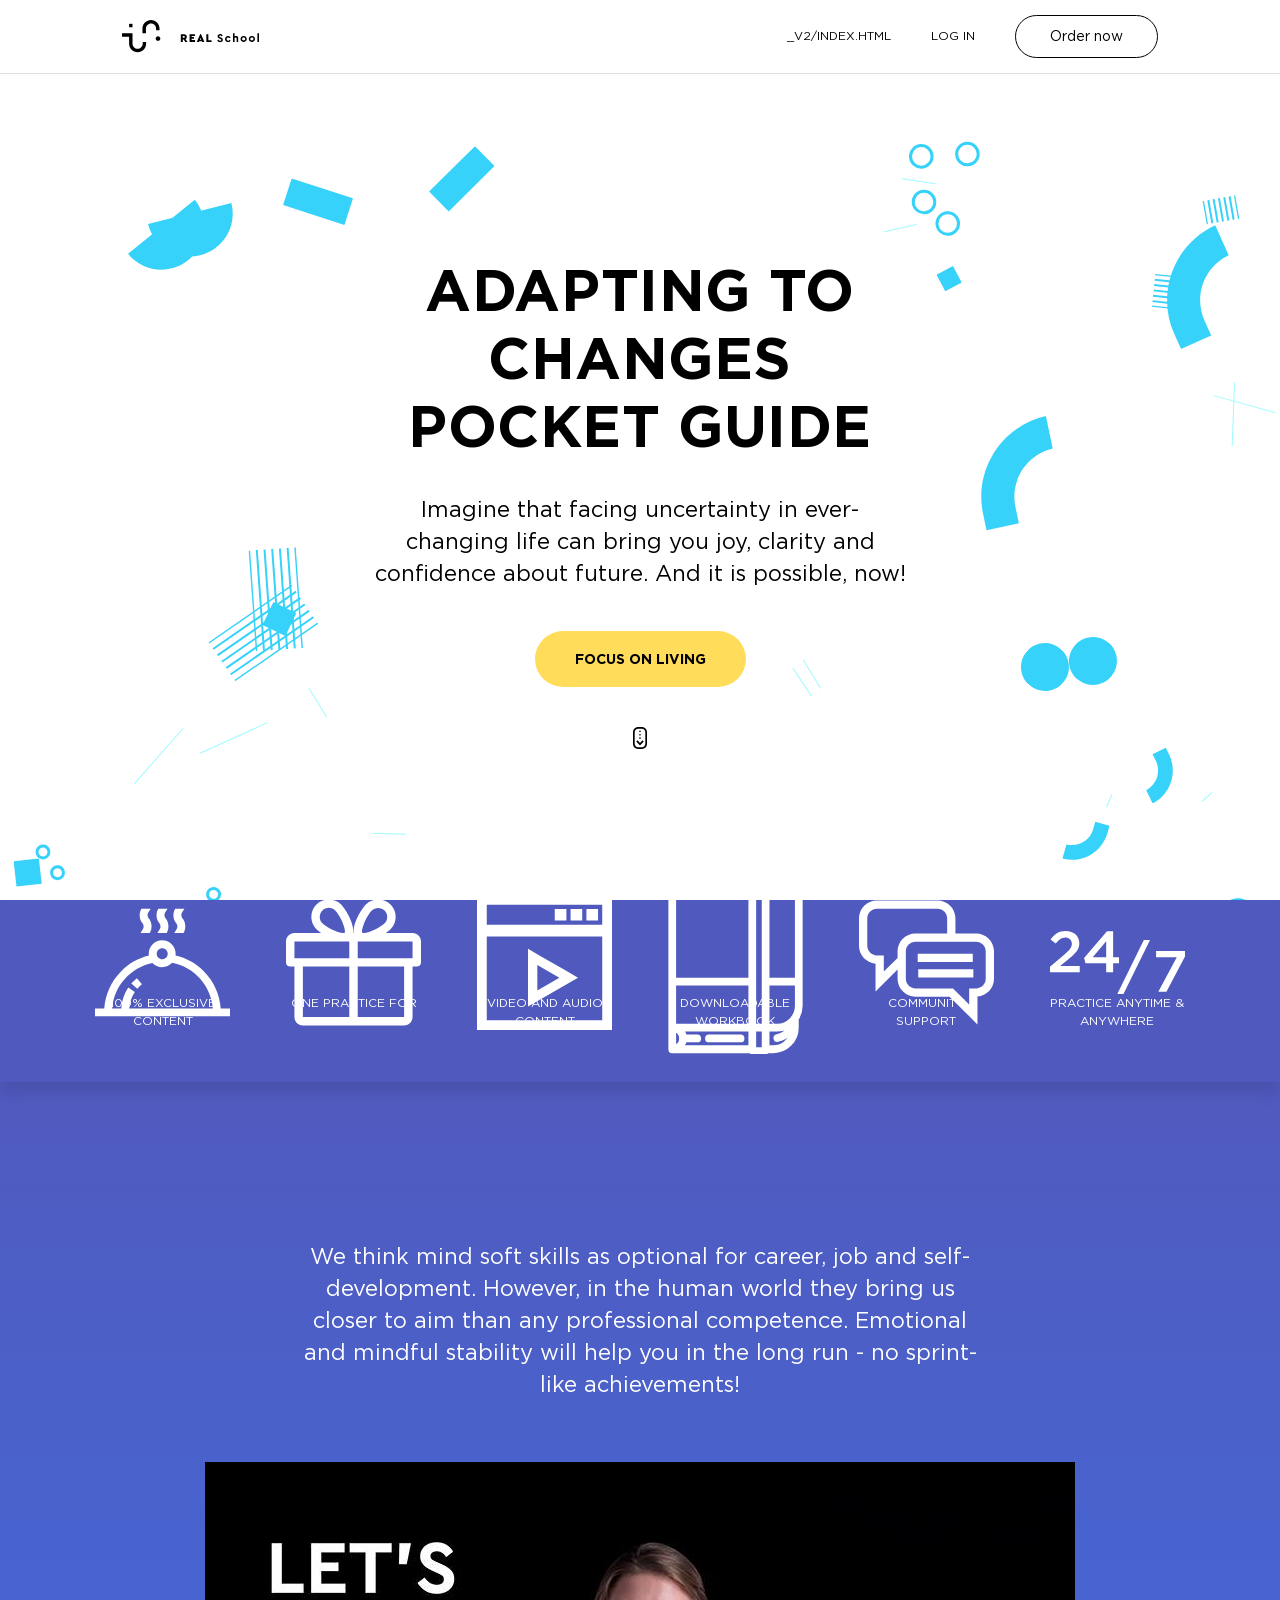
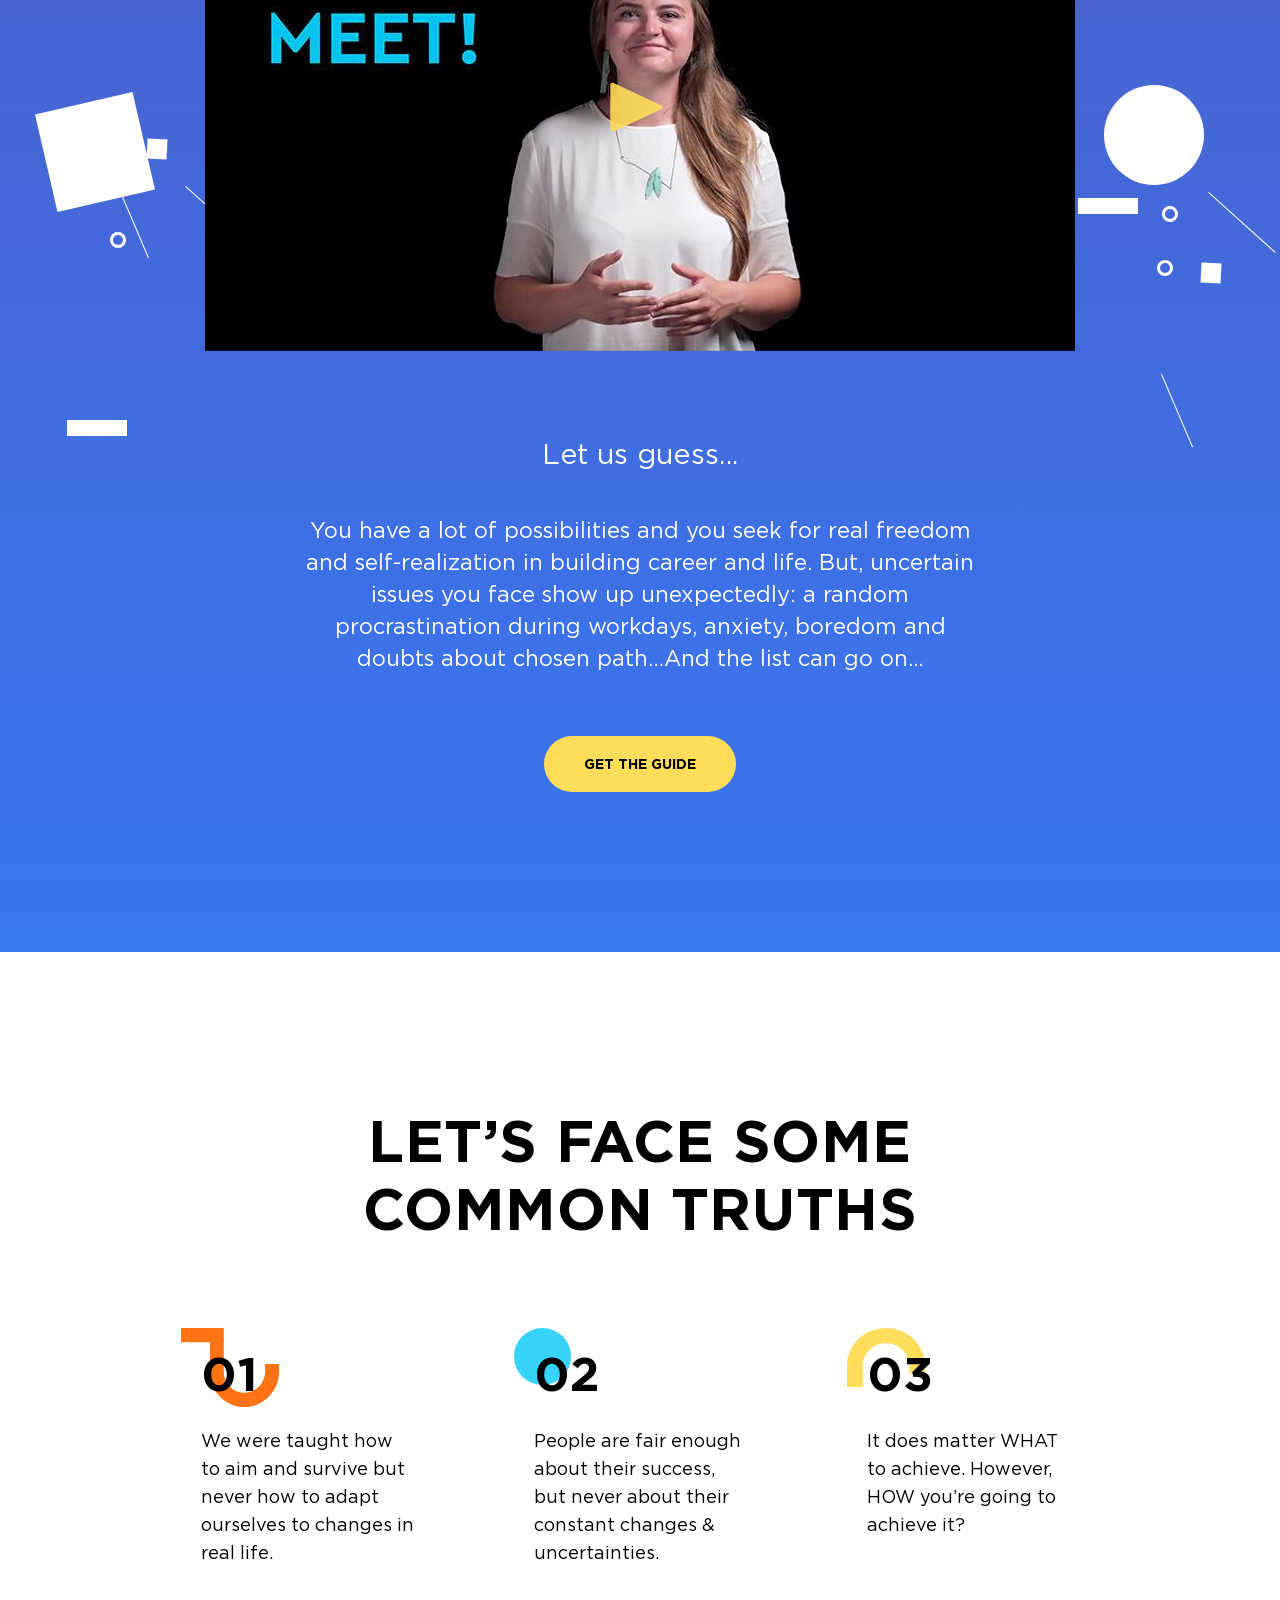
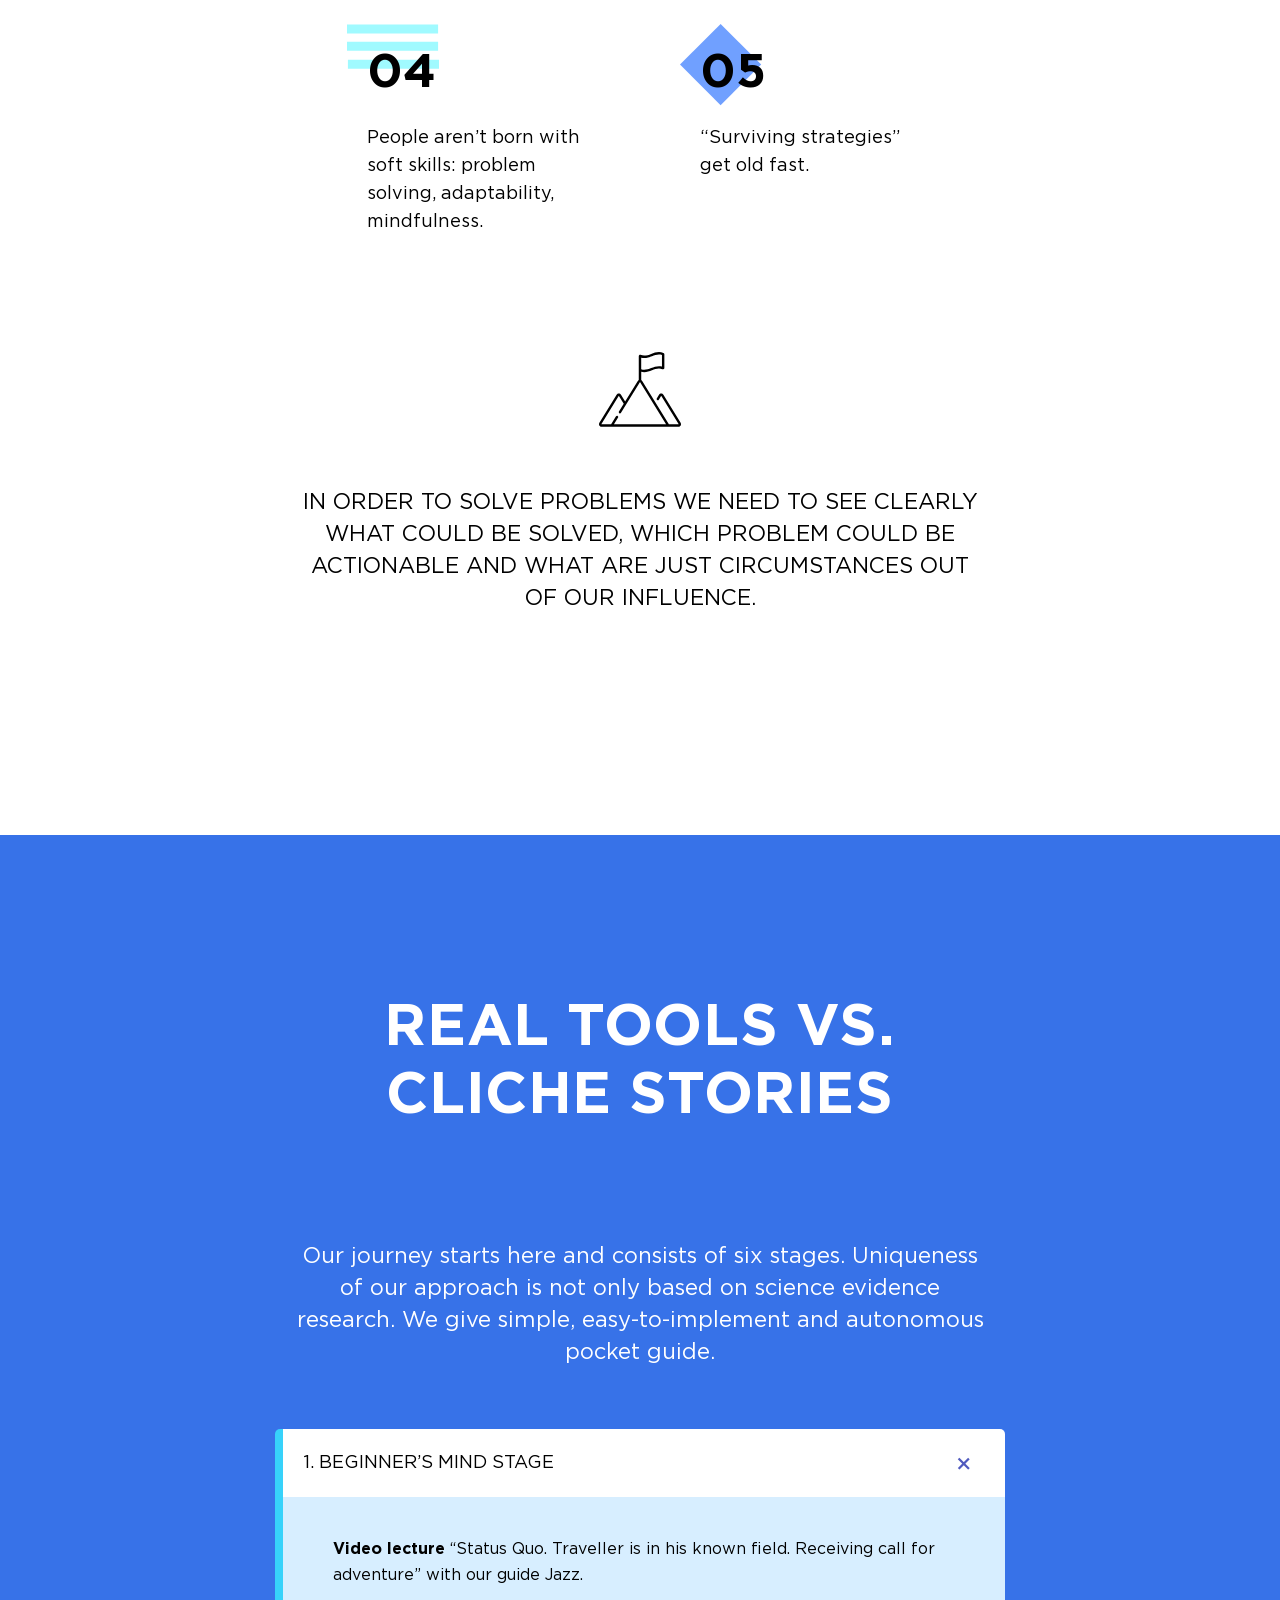
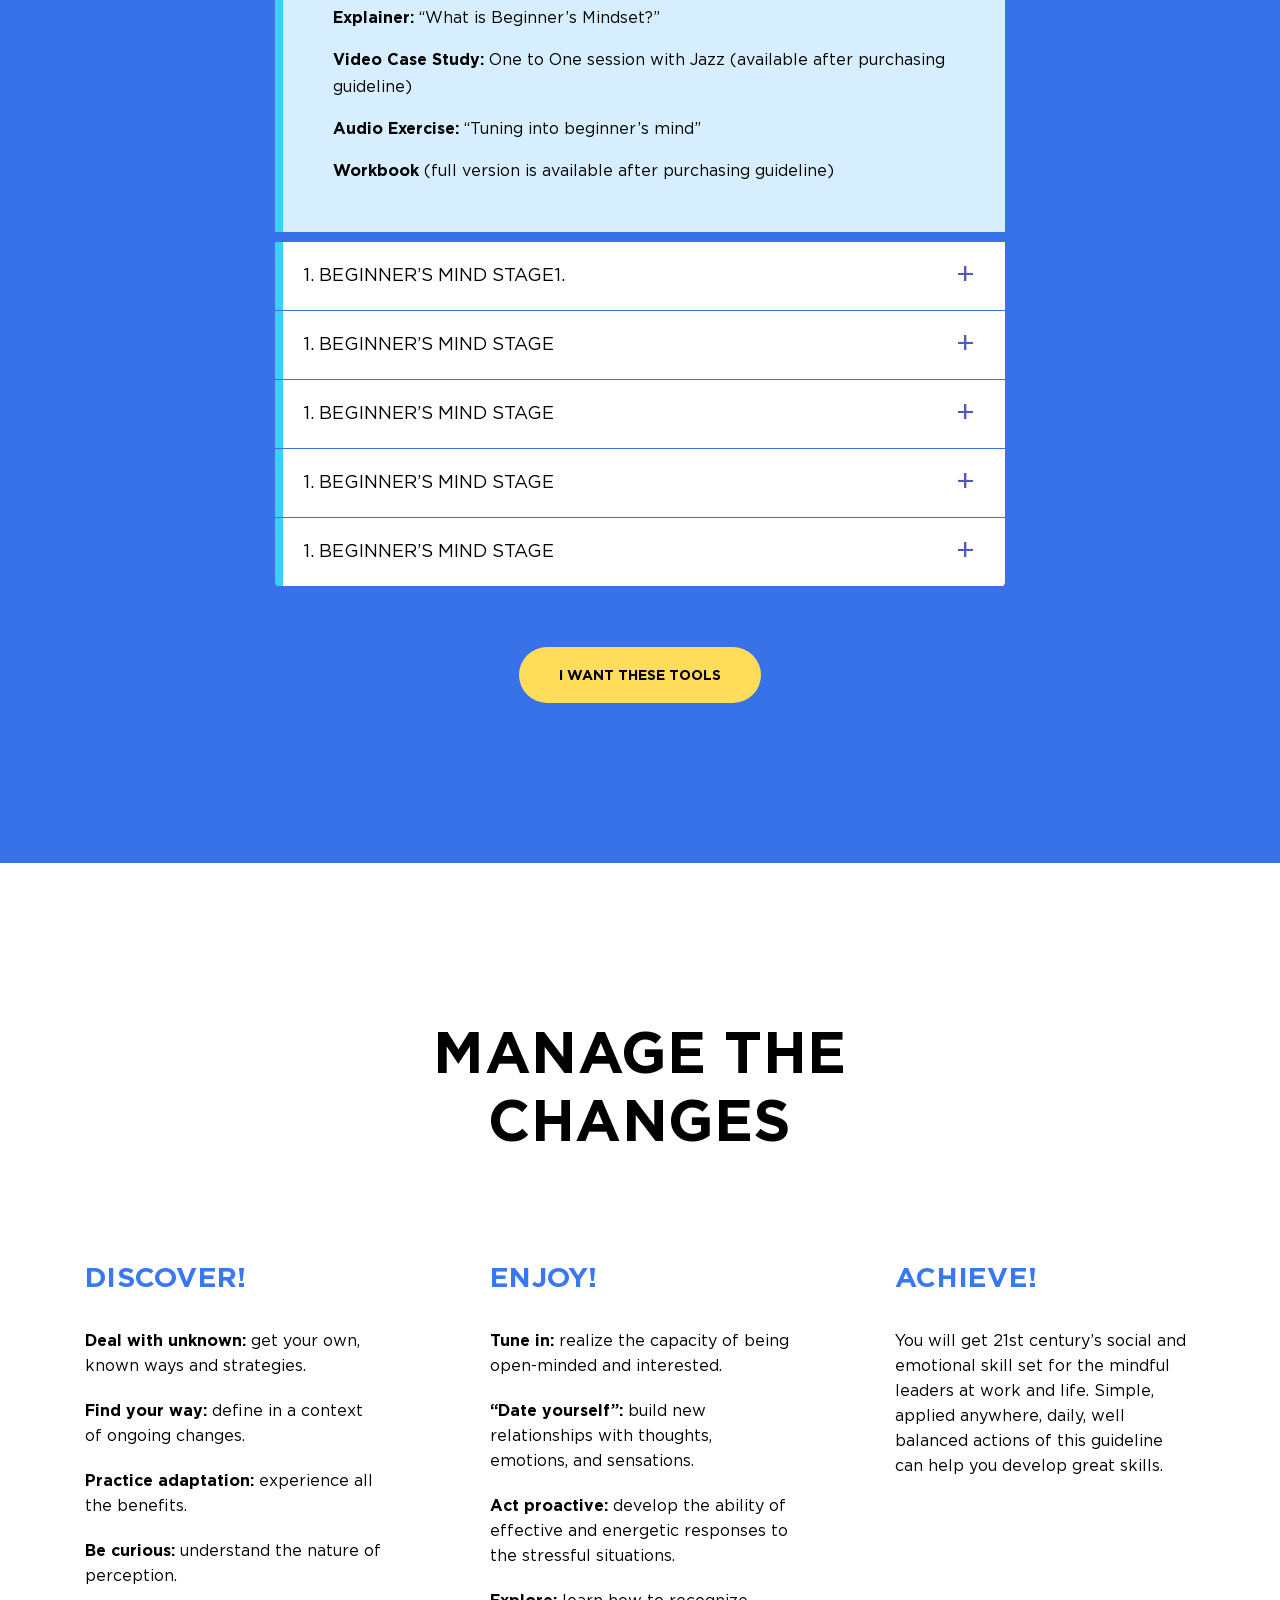
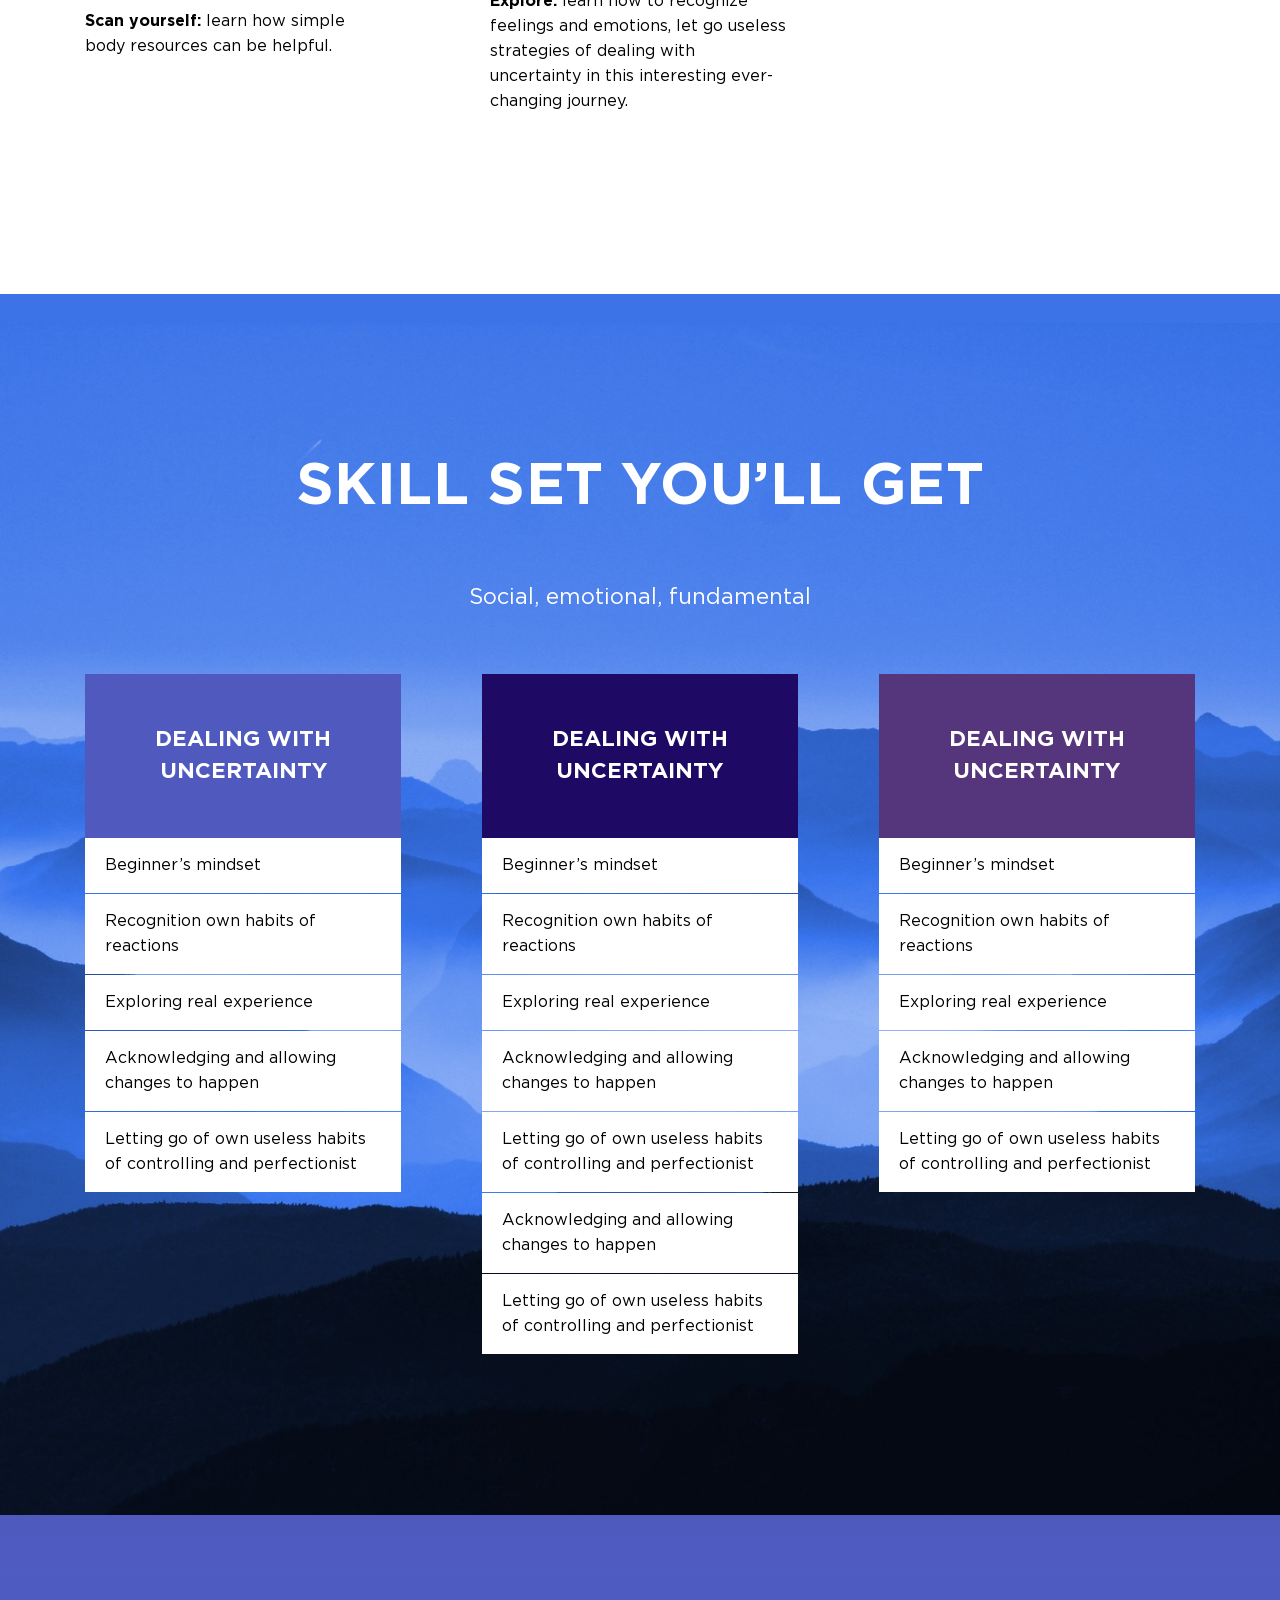
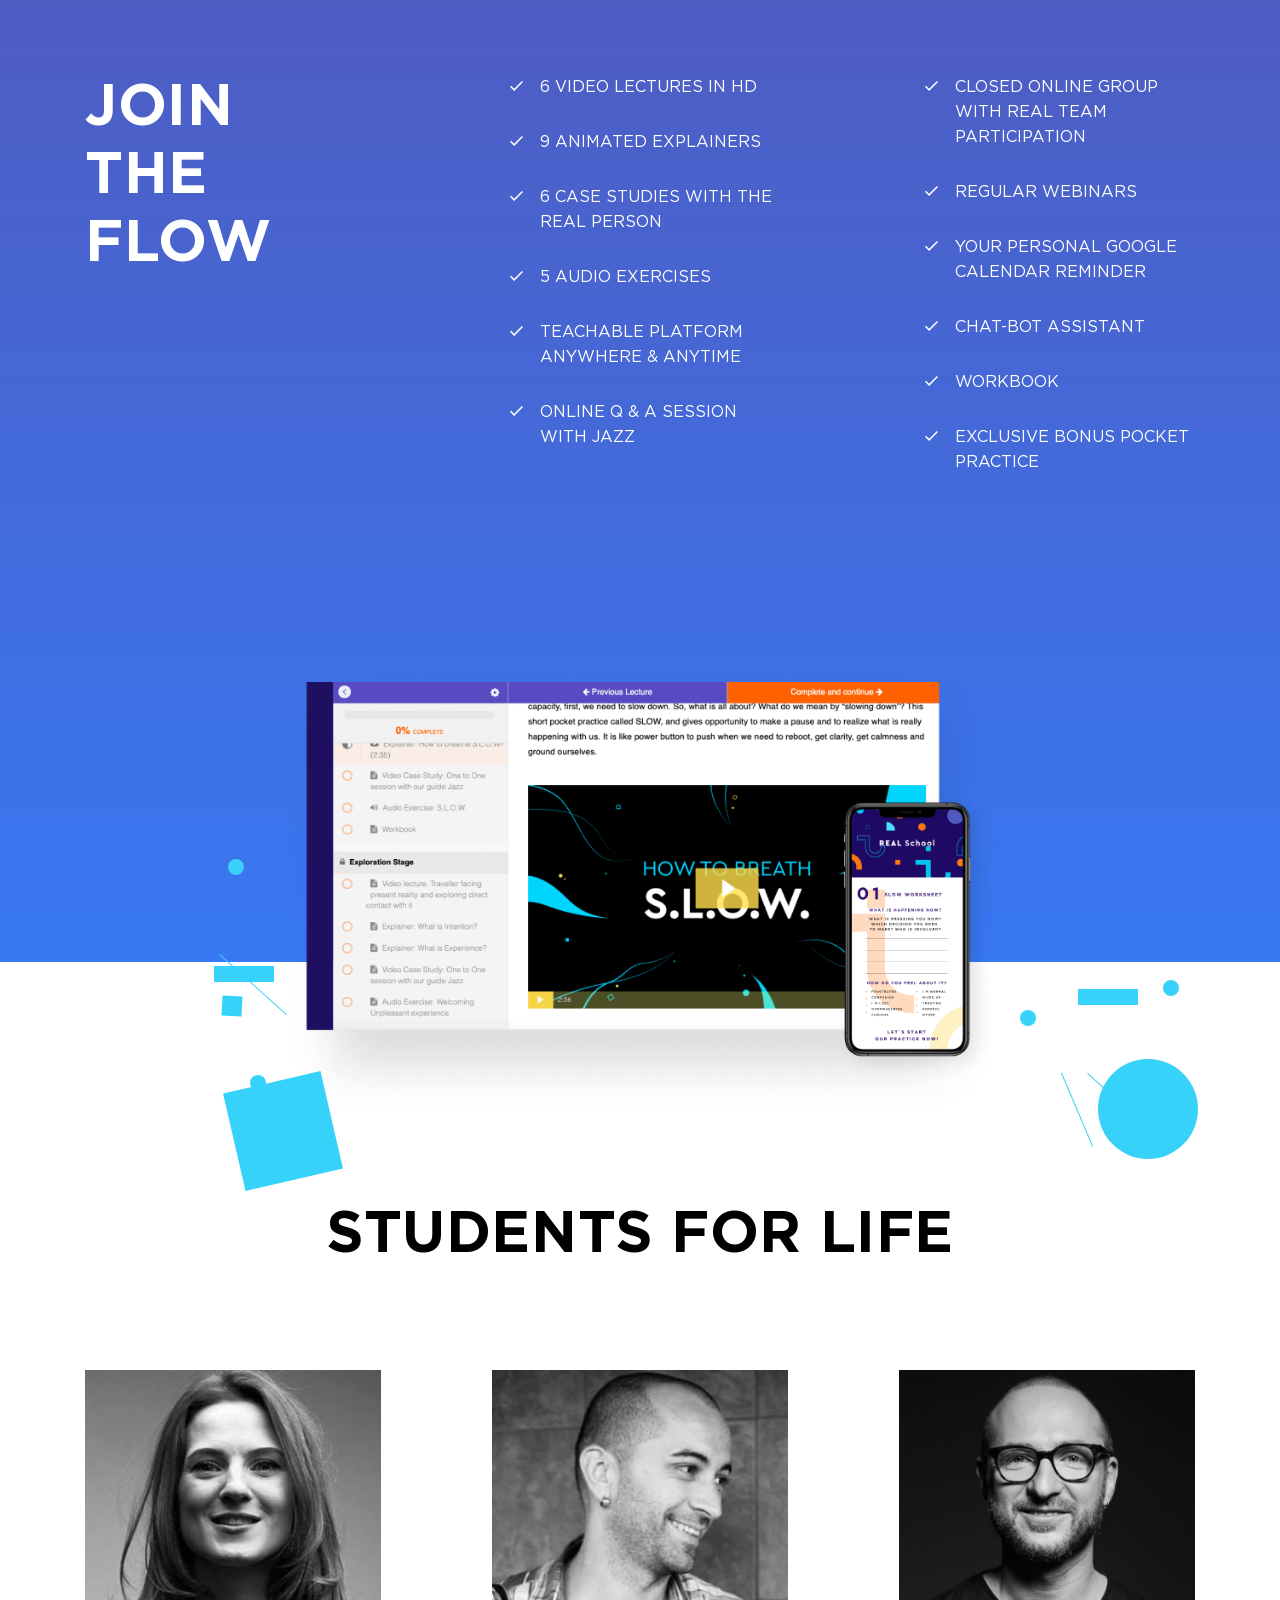
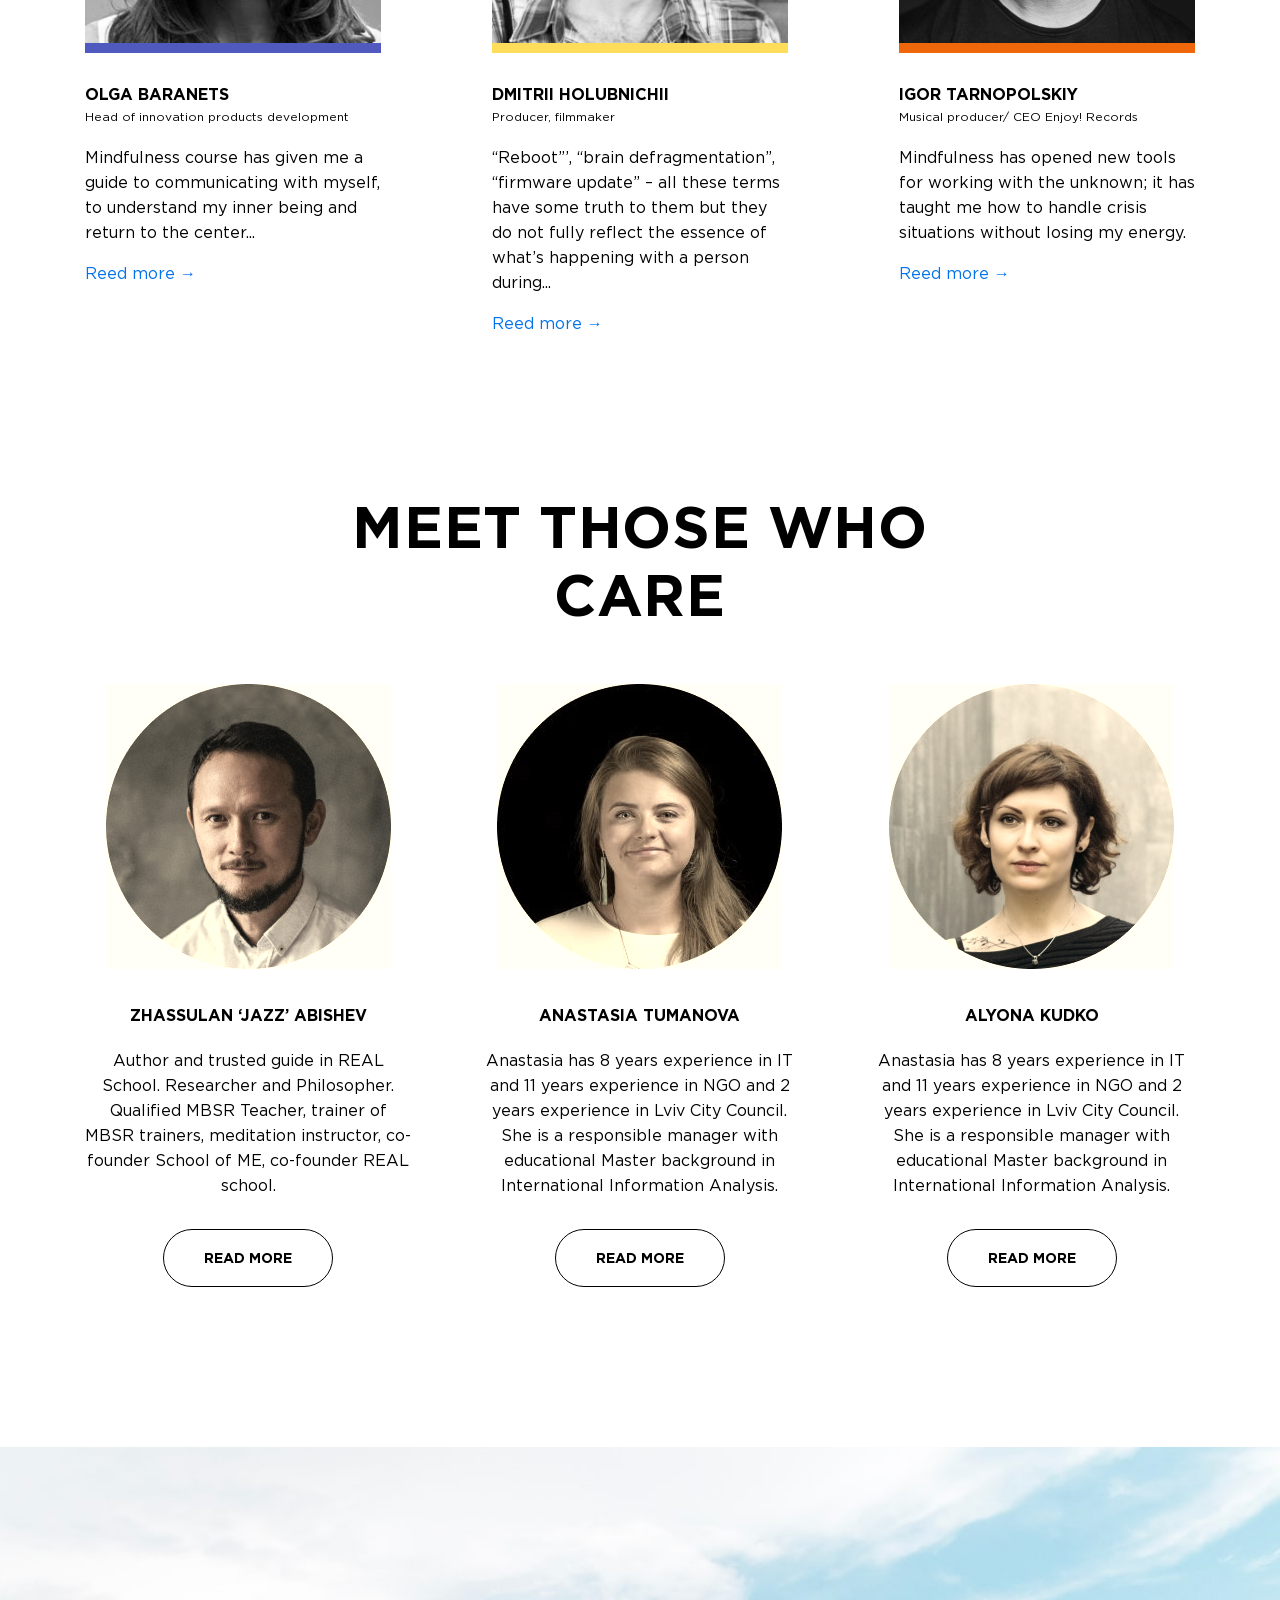
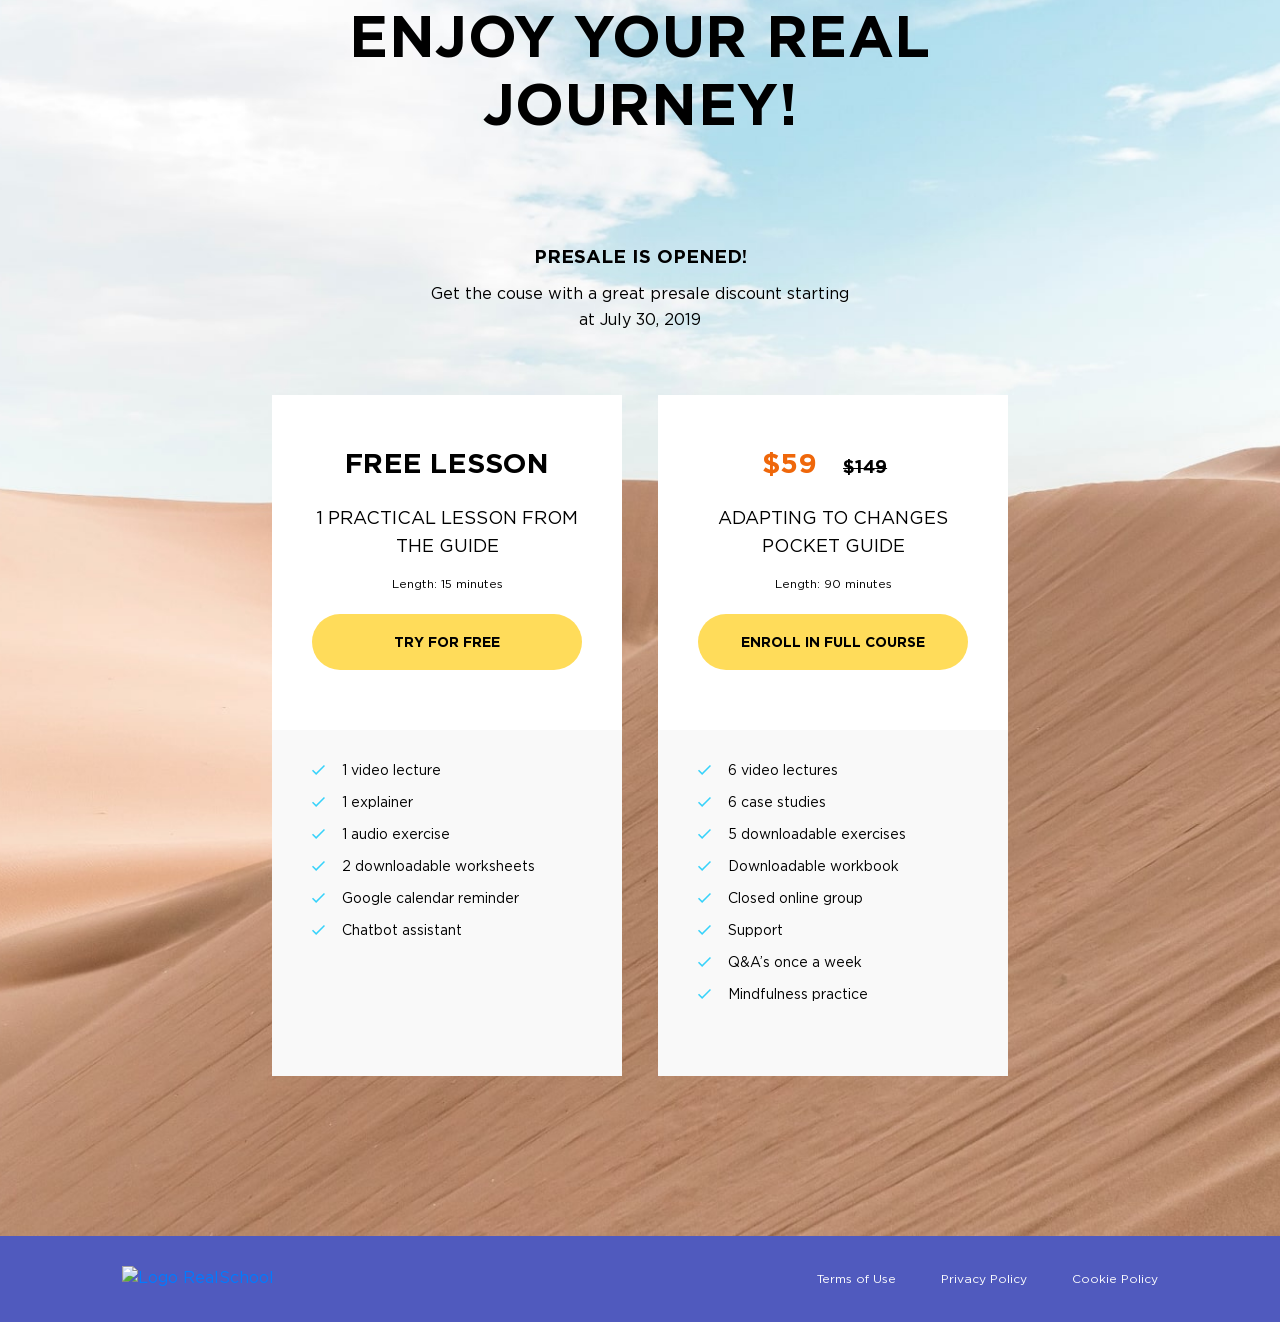
==== index.html @ 89264e3c "build demo" ====
<!DOCTYPE html>
<html lang="ru">

<head>

	<meta charset="utf-8">
	<!-- <base href="/"> -->
	<title>Real school</title>
	<meta name="description" content="">


	<link rel="apple-touch-icon" sizes="180x180" href="css/apple-touch-icon.png">
	<link rel="icon" type="image/png" sizes="32x32" href="css/favicon-32x32.png">
	<link rel="icon" type="image/png" sizes="16x16" href="css/favicon-16x16.png">
	<link rel="manifest" href="css/site.webmanifest">
	<link rel="mask-icon" href="css/safari-pinned-tab.svg" color="#5bbad5">
	<meta name="msapplication-TileColor" content="#da532c">
	<meta name="theme-color" content="#1e0a64">
	<meta name="robots" content="noindex, nofollow" />


    <meta property="og:title" itemprop="name" content="Enjoy Fireworks">
    <meta property="og:image" content="https://developers.google.com/web/imgs/fireworks.jpg">
    <link itemprop="image" href="//developers.google.com/web/imgs/fireworks.jpg">
    <meta property="og:url" content="https://example.com/discovery-and-distribution/optimizations-for-crawlers/social-sites2.html">
    <meta property="og:type" content="website">
    <meta name="twitter:card" content="summary_large_image">
    <!-- define site's owner twitter id -->
    <meta name="twitter:site" content="agektmr">
    <meta property="og:description" itemprop="description" content="Fireworks are beautiful. This article explains how beautiful fireworks are.">
    <meta name="description" content="Fireworks are beautiful. This article explains how beautiful fireworks are.">

	<meta http-equiv="X-UA-Compatible" content="IE=edge">
	<meta name="viewport" content="width=device-width, initial-scale=1, maximum-scale=1">
	
	<!-- Custom Browsers Color End -->
	<link rel="stylesheet" href="css/main.min.css">

</head>
<body>
	<header class="main-header">
		<div class="container-fluid">
			<div class="row">
				<div class="col-xl-10 offset-xl-1">
					<div class="main-header-holder">
					<div><a href="/" class="logo"><img src="img/logo.svg" alt="real school logo"></a></div>
					<div>
						<!-- <span>ADAPTING TO CHANGES</span> -->
						
					</div>
					<div class="header-right">
						<a href="_v2/index.html" class="login">_v2/index.html</a>
						<a href="#" class="login">Log in</a>
						<a href="#lessons" class="btn btn--small btn--info">Order now</a>
						<!-- <a href="#" class="cart"><i class="icon-cart"></i><span class="count">1</span></a> -->
					</div>
				</div>
			</div>
		</div>
	</header>
	<section class="head-section">
		<div class="container">
			<div class="row">
				<div class="col-12">
					<div class="head-section-holder">
						<h1>Adapting to changes pocket guide</h1>
						<p>Imagine that facing uncertainty in ever-changing life can bring you joy, clarity and confidence about future. And it is possible, now!</p>
						<a href="#lessons" class="btn btn--default animation-but">Focus on Living</a>
						<a href="#stripe" class="next"></a>
					</div>
				</div>
			</div>
		</div>
		<div class="animation-holder">
			<img class="anim anim_01" src="img/_01.svg">
			<img class="anim anim_02" src="img/_02.svg">
			<img class="anim anim_03" src="img/_03.svg">
			<img class="anim anim_04" src="img/_04.svg">
			<img class="anim anim_05" src="img/_05.svg">
			<img class="anim anim_06" src="img/_06.svg">
			<img class="anim anim_07" src="img/_07.svg">
			<img class="anim anim_08" src="img/_08.svg">
			<img class="anim anim_09" src="img/_09.svg">
			<img class="anim anim_10" src="img/_10.svg">
			<img class="anim anim_11" src="img/_11.svg">
			<img class="anim anim_12" src="img/_12.svg">
			<img class="anim anim_13" src="img/_13.svg">
			<img class="anim anim_14" src="img/_14.svg">
			<img class="anim anim_15" src="img/_15.svg">
			<img class="anim anim_16" src="img/_16.svg">
			<img class="anim anim_17" src="img/_17.svg">
			<img class="anim anim_18" src="img/_18.svg">
			<img class="anim anim_19" src="img/_19.svg">
			<img class="anim anim_20" src="img/_20.svg">
			<img class="anim anim_01" src="img/_01.svg">
			<img class="anim anim_02" src="img/_02.svg">
			<img class="anim anim_03" src="img/_03.svg">
			<img class="anim anim_04" src="img/_04.svg">
			<img class="anim anim_05" src="img/_05.svg">
			<img class="anim anim_06" src="img/_06.svg">
			<img class="anim anim_07" src="img/_07.svg">
			<img class="anim anim_08" src="img/_08.svg">
			<img class="anim anim_09" src="img/_09.svg">
			<img class="anim anim_10" src="img/_10.svg">
			<img class="anim anim_11" src="img/_11.svg">
			<img class="anim anim_12" src="img/_12.svg">
			<img class="anim anim_13" src="img/_13.svg">
			<img class="anim anim_14" src="img/_14.svg">
			<img class="anim anim_15" src="img/_15.svg">
			<img class="anim anim_16" src="img/_16.svg">
			<img class="anim anim_17" src="img/_17.svg">
			<img class="anim anim_18" src="img/_18.svg">
			<img class="anim anim_19" src="img/_19.svg">
			<img class="anim anim_20" src="img/_20.svg">
			<div class="anim_21"></div>
		</div>
	</section>
	<div name="stripe" class="section-stripe">
		<div class="container">
			<div class="row">
				<div class="col-12">
					<div class="stripe-items-holder">
						<div class="stripe-item">
							<div class="img"><img class="b-lazy" src="#" data-src="img/item1.svg">
							</div>
							<p>100% EXCLUSIVE CONTENT</p>
						</div>
						<div class="stripe-item">
							<div class="img"><img class="b-lazy" src="#" data-src="img/item2.svg"></div>
							<p>ONE PRACTICE FOR FREE</p>
						</div>
						<div class="stripe-item">
							<div class="img"><img class="b-lazy" src="#" data-src="img/item3.svg"></div>
							<p>VIDEO AND AUDIO CONTENT</p>
						</div>
						<div class="stripe-item">
							<div class="img"><img class="b-lazy" src="#" data-src="img/item4.svg"></div>
							<p>DOWNLOADABLE WORKBOOK</p>
						</div>
						<div class="stripe-item">
							<div class="img"><img class="b-lazy" src="#" data-src="img/item5.svg"></div>
							<p>COMMUNITY SUPPORT</p>
						</div>
						<div class="stripe-item">
							<div class="img"><img class="b-lazy" src="#" data-src="img/item7.svg"></div>
							<p>Practice anytime & anywhere</p>
						</div>
					</div>
				</div>
			</div>
		</div>
	</div>
	<div class="section section-guide">
		<div class="container">
			<div class="row">
				<div class="col-12">
					<p class="suptitle">We think mind soft skills as optional for career, job and self-development. However, in the human world they bring us closer to aim than any professional  competence. Emotional and mindful stability will help you in the long run - no sprint-like achievements!</p>
					<div class="video anim-holder">
						<div class="anim-items anim-items--1">
							<span class="anim_01"></span>
							<span class="anim_02"></span>
							<span class="anim_03"></span>
							<span class="anim_04"></span>
							<span class="anim_05"></span>
							<span class="anim_06"></span>
							<span class="anim_07"></span>
						</div>
						<video class="b-lazy" poster="img/poster.jpg">
							<source data-src="https://cdn.shopify.com/s/files/1/0071/1979/8375/files/Let_s_MEET_3_480_last.mp4?800" type="video/mp4">
						</video>
						<!-- <iframe  class="b-lazy" width="870" height="489" data-src="https://www.youtube.com/embed/JOQ0ITjmTRw" frameborder="0" allow="accelerometer; autoplay; encrypted-media; gyroscope; picture-in-picture" allowfullscreen></iframe> -->
						<div class="play-ico"></div>
						<div class="anim-items anim-items--2">
							<span class="anim_02"></span>
							<span class="anim_03"></span>
							<span class="anim_04"></span>
							<span class="anim_05"></span>
							<span class="anim_06"></span>
							<span class="anim_07"></span>
							<span class="anim_08"></span>
						</div>
					</div>
					<h3>Let us guess...</h3>
					<p class="suptitle">You have a lot of possibilities and you seek for real freedom and self-realization in building career and life. But, uncertain issues you face show up unexpectedly: a random procrastination during workdays, anxiety, boredom and doubts about chosen path…And the list can go on...</p>
					<div class="center"><a href="#lessons" class="btn btn--default">Get the GUIDE</a></div>
				</div>
			</div>
		</div>
	</div>
	<section class="section section-numbers">
		<div class="container">
			<div class="row">
				<div class="col-12">
					<h2>Let’s face some common truths</h2>
					<div class="numbers-holder">
						<div class="number-item">
							<div class="number"><span>01</span><img class="b-lazy" src="#" data-src="img/01.svg"></div>
							<p>We were taught how to aim and survive but never how to adapt ourselves to changes in real life.</p>
						</div>
						<div class="number-item">
							<div class="number"><span>02</span><img class="b-lazy" src="#" data-src="img/02.svg"></div>
							<p>People are fair enough about their success, but never about their constant changes & uncertainties.</p>
						</div>
						<div class="number-item">
							<div class="number"><span>03</span><img class="b-lazy" src="#" data-src="img/03.svg"></div>
							<p>It does matter WHAT to achieve. However, HOW you’re going to achieve it?</p>
						</div>
						<div class="number-item">
							<div class="number"><span>04</span><img class="b-lazy" src="#" data-src="img/04.svg"></div>
							<p>People aren’t born with soft skills: problem solving, adaptability, mindfulness. </p>
						</div>
						<div class="number-item">
							<div class="number"><span>05</span><img class="b-lazy" src="#" data-src="img/05.svg"></div>
							<p>“Surviving strategies” get old fast.</p>
						</div>
					</div>
					<div class="center"><img class="b-lazy" src="#" data-src="img/camp.svg"></div>
					<p class="suptitle uppercase">In order to solve problems we need to see clearly what could be solved, which problem could be actionable and what are just circumstances out of our influence.</p>
				</div>
			</div>
		</div>
	</section>
	<section class="section section-accordion">
		<div class="container">
			<div class="row">
				<h2>REAL TOOLS VS. CLICHE STORIES</h2>
				<p class="suptitle">Our journey starts here and consists of six stages. Uniqueness of our approach is not only based on science evidence research. We give simple, easy-to-implement and autonomous pocket guide.</p>
				<div class="col-md-8 offset-md-2">
					
					<div class="accordion-holder">
						<div class="accordion">
							<div class="accordion-item active">
								<div class="accordion-title">1. Beginner’s Mind Stage</div>
								<div class="accordion-body">
									<p><b>Video lecture</b> “Status Quo. Traveller is in his known field. Receiving call for adventure” with our guide Jazz.</p>
									<p><b>Explainer:</b> “What is Beginner’s Mindset?”</p>
									<p><b>Video Case Study:</b> One to One session with Jazz (available after purchasing guideline) </p>
									<p><b>Audio Exercise:</b> “Tuning into beginner’s mind”</p>
									<p><b>Workbook</b> (full version is available after purchasing guideline)</p>
								</div>
							</div>
							<div class="accordion-item">
								<div class="accordion-title">1. Beginner’s Mind Stage1.</div>
								<div class="accordion-body">
									<p><b>Video lecture</b> “Status Quo. Traveller is in his known field. Receiving call for adventure” with our guide Jazz.</p>
									<p><b>Explainer:</b> “What is Beginner’s Mindset?”</p>
									<p><b>Video Case Study:</b> One to One session with Jazz (available after purchasing guideline) </p>
									<p><b>Audio Exercise:</b> “Tuning into beginner’s mind”</p>
									<p><b>Workbook</b> (full version is available after purchasing guideline)</p>
								</div>
							</div>
							<div class="accordion-item">
								<div class="accordion-title">1. Beginner’s Mind Stage</div>
								<div class="accordion-body">
									<p><b>Video lecture</b> “Status Quo. Traveller is in his known field. Receiving call for adventure” with our guide Jazz.</p>
									<p><b>Explainer:</b> “What is Beginner’s Mindset?”</p>
									<p><b>Video Case Study:</b> One to One session with Jazz (available after purchasing guideline) </p>
									<p><b>Audio Exercise:</b> “Tuning into beginner’s mind”</p>
									<p><b>Workbook</b> (full version is available after purchasing guideline)</p>
								</div>
							</div>
							<div class="accordion-item">
								<div class="accordion-title">1. Beginner’s Mind Stage</div>
								<div class="accordion-body">
									<p><b>Video lecture</b> “Status Quo. Traveller is in his known field. Receiving call for adventure” with our guide Jazz.</p>
									<p><b>Explainer:</b> “What is Beginner’s Mindset?”</p>
									<p><b>Video Case Study:</b> One to One session with Jazz (available after purchasing guideline) </p>
									<p><b>Audio Exercise:</b> “Tuning into beginner’s mind”</p>
									<p><b>Workbook</b> (full version is available after purchasing guideline)</p>
								</div>
							</div>
							<div class="accordion-item">
								<div class="accordion-title">1. Beginner’s Mind Stage</div>
								<div class="accordion-body">
									<p><b>Video lecture</b> “Status Quo. Traveller is in his known field. Receiving call for adventure” with our guide Jazz.</p>
									<p><b>Explainer:</b> “What is Beginner’s Mindset?”</p>
									<p><b>Video Case Study:</b> One to One session with Jazz (available after purchasing guideline) </p>
									<p><b>Audio Exercise:</b> “Tuning into beginner’s mind”</p>
									<p><b>Workbook</b> (full version is available after purchasing guideline)</p>
								</div>
							</div>
							<div class="accordion-item">
								<div class="accordion-title">1. Beginner’s Mind Stage</div>
								<div class="accordion-body">
									<p><b>Video lecture</b> “Status Quo. Traveller is in his known field. Receiving call for adventure” with our guide Jazz.</p>
									<p><b>Explainer:</b> “What is Beginner’s Mindset?”</p>
									<p><b>Video Case Study:</b> One to One session with Jazz (available after purchasing guideline) </p>
									<p><b>Audio Exercise:</b> “Tuning into beginner’s mind”</p>
									<p><b>Workbook</b> (full version is available after purchasing guideline)</p>
								</div>
							</div>
						</div>
					</div>
					<div class="center"><a href="#lessons" class="btn btn--default">I want these tools</a></div>
				</div>
			</div>
		</div>
	</section>
	<section class="section section-changes">
		<div class="container">
			<div class="row">
				<h2>MANAGE THE CHANGES</h2>
				<div class="col-12">
					<div class="changes-holder">
						<div class="changes-item">
							<h3>Discover!</h3>
							<p><b>Deal with unknown:</b> get your own, known ways and strategies.</p>
							<p><b>Find your way:</b> define in a context of ongoing changes.  </p>
							<p><b>Practice adaptation:</b> experience all the benefits.</p>
							<p><b>Be curious:</b> understand the nature of perception.</p>
							<p><b>Scan yourself:</b> learn how simple body resources can be helpful. </p>
						</div>
						<div class="changes-item">
							<h3>Enjoy!</h3>
								<p><b>Tune in:</b> realize the capacity of being open-minded and interested.</p>
								<p><b>“Date yourself”:</b> build new relationships with thoughts, emotions, and sensations.</p>
								<p><b>Act proactive:</b> develop the ability of effective and energetic responses to the stressful situations. </p>
								<p><b>Explore:</b> learn how to recognize feelings and emotions, let go useless strategies of dealing with uncertainty in this interesting ever-changing journey.</p> 
						</div>
						<div class="changes-item">
							<h3>Achieve!</h3>
							<p>You will get 21st century’s social and emotional skill set for the mindful leaders at work and life. Simple, applied anywhere, daily, well balanced actions of this guideline can help you develop great skills.</p>
						</div>
					</div>
				</div>
			</div>
		</div>
	</section>
	<section class="section section-skills">
		<div class="container">
			<div class="row">
				<div class="col-12">
					<h2>SKILL SET YOU’ll GET</h2>
					<p class="suptitle">Social, emotional, fundamental</p>
					<div class="skills-holder">
						<div class="skil-item">
							<h3>dealing with uncertainty</h3>
							<p>Beginner’s mindset</p>
							<p>Recognition own habits of reactions</p>
							<p>Exploring real experience</p>
							<p>Acknowledging and allowing changes to happen</p>
							<p>Letting go of own useless habits of controlling and perfectionist</p>
						</div>
						<div class="skil-item">
							<h3>dealing with uncertainty</h3>
							<p>Beginner’s mindset</p>
							<p>Recognition own habits of reactions</p>
							<p>Exploring real experience</p>
							<p>Acknowledging and allowing changes to happen</p>
							<p>Letting go of own useless habits of controlling and perfectionist</p>
							<p>Acknowledging and allowing changes to happen</p>
							<p>Letting go of own useless habits of controlling and perfectionist</p>
						</div>
						<div class="skil-item">
							<h3>dealing with uncertainty</h3>
							<p>Beginner’s mindset</p>
							<p>Recognition own habits of reactions</p>
							<p>Exploring real experience</p>
							<p>Acknowledging and allowing changes to happen</p>
							<p>Letting go of own useless habits of controlling and perfectionist</p>
						</div>
					</div>
				</div>
			</div>
		</div>
	</section>
	<section class="section section-flow">
		<div class="container">
			<div class="row">
				<div class="col-12">
					<div class="flow-holder">
						<h2>JOIN THE FLOW</h2>
						<ul>
							<li>6 video lectures in HD</li>
							<li>9 animated explainers</li>
							<li>6 case studies with the real person</li>
							<li>5  audio exercises </li>
							<li>teachable platform anywhere & anytime</li>
							<li>Online Q & A session with Jazz</li>
						</ul>
						<ul>
							<li>closed online group with REAL team participation</li>
							<li>Regular webinars</li>
							<li>your personal Google calendar reminder</li>
							<li>chat-bot assistant</li>
							<li>workbook</li>
							<li>Exclusive bonus pocket practice</li>
						</ul>
					</div>
				</div>
			</div>
			<div class="row">
				<div class="col-12">
					<div class="flow-img anim-holder">
						<div class="anim-items anim-items--1">
							<span class="anim_01"></span>
							<span class="anim_02"></span>
							<span class="anim_03"></span>
							<span class="anim_04"></span>
							<span class="anim_05"></span>
							<span class="anim_06"></span>
							<span class="anim_07"></span>
						</div>
						<img class="b-lazy" src="#" data-src="img/flow.png" alt="JOIN THE FLOW">
						<div class="anim-items anim-items--2">
							<span class="anim_02"></span>
							<span class="anim_03"></span>
							<span class="anim_04"></span>
							<span class="anim_05"></span>
							<span class="anim_06"></span>
							<span class="anim_07"></span>
							<span class="anim_08"></span>
						</div>
					</div>
				</div>
			</div>
		</div>
	</section>
	<section class="section section-students">
		<div class="container">
			<div class="row">
				<div class="col-12">
					<h2>STUDENTS FOR LIFE</h2>
					<div class="students-holder">
						<div class="student-item">
							<div class="img">
								<img class="b-lazy" src="#" data-src="img/student.jpg">
							</div>
							<div class="text">
								<h3>Olga Baranets</h3>
								<span>Head of innovation products development</span>
								<p>Mindfulness course has given me a guide to communicating with myself, to understand my inner being and return to the center...</p>
								<a href="#" class="popup-trigger" popup="popup_teacher2">Reed more → </a>
							</div>
						</div>
						<div class="student-item">
							<div class="img">
								<img class="b-lazy" src="#" data-src="img/student1.jpg">
							</div>
							<div class="text">
								<h3>Dmitrii Holubnichii</h3>
								<span>Producer, filmmaker</span>
								<p>“Reboot”’, “brain defragmentation”, “firmware update” – all these terms have some truth to them but they do not fully reflect the essence of what’s happening with a person during...</p>
								<a href="#" class="popup-trigger" popup="popup_teacher2">Reed more → </a>
							</div>
						</div>
						<div class="student-item">
							<div class="img">
								<img class="b-lazy" src="#" data-src="img/student2.jpg">
							</div>
							<div class="text">
								<h3>Igor Tarnopolskiy</h3>
								<span>Musical producer/ CEO Enjoy! Records</span>
								<p>Mindfulness has opened new tools for working with the unknown; it has taught me how to handle crisis situations without losing my energy.</p>
								<a href="#" class="popup-trigger" popup="popup_teacher2">Reed more → </a>
							</div>
						</div>

					</div>
				</div>
			</div>
		</div>
	</section>
	<section class="section section-teachers">
		<div class="container">
			<div class="row">
				<div class="col-12">
					<h2>MEET THOSE WHO CARE</h2>
					<div class="teachers-holder">
						<div class="teacher-item">
							<div class="img">
								<img class="b-lazy"  data-src="img/teacher.jpg" alt="Zhassulan ‘Jazz’ Abishev">
							</div>
							<h3>Zhassulan ‘Jazz’ Abishev</h3>
							<p>Author and trusted guide in REAL School. Researcher and Philosopher. Qualified MBSR Teacher, trainer of MBSR trainers, meditation instructor, co-founder School of ME, co-founder REAL school. </p>
							<a href="#" class="btn btn--info popup-trigger" popup="popup_teacher2">READ MORE</a>
						</div>
						<div class="teacher-item">
							<div class="img">
								<img class="b-lazy" src="#" data-src="img/teacher1.jpg" alt="Anastasia Tumanova">
							</div>
							<h3>Anastasia Tumanova</h3>
							<p>Anastasia has 8 years experience in IT and 11 years experience in NGO and 2 years experience in Lviv City Council.  She is a responsible manager with educational Master background in International Information Analysis.</p>
							<a href="#" class="btn btn--info popup-trigger" popup="popup_teacher2">READ MORE</a>
						</div>
						<div class="teacher-item">
							<div class="img">
								<img class="b-lazy" src="#" data-src="img/teacher2.jpg" alt="Alyona Kudko">
							</div>
							<h3>Alyona Kudko</h3>
							<p>Anastasia has 8 years experience in IT and 11 years experience in NGO and 2 years experience in Lviv City Council.  She is a responsible manager with educational Master background in International Information Analysis.</p>
							<a href="#" class="btn btn--info popup-trigger" popup="popup_teacher2">READ MORE</a>
						</div>
					</div>
				</div>
			</div>
		</div>
	</section>
	<section name="lessons" class="section section-prices b-lazy" data-src="img/prices.jpg">
		<div class="container">
			<div class="row">
				<div class="col-12">
					<h2>ENJOY YOUR REAL JOURNEY!</h2>
					<div class="presale">
						<h3>PRESALE IS OPENED! </h3>
						<p>Get the couse with a great presale discount starting at July 30, 2019</p>
					</div>
					<div class="prices-holder">
						<div class="price-item">
							<div class="price-item--data">
								<div class="price">FREE LESSON</div>
								<h4>1 PRACTICAL LESSON FROM THE GUIDE</h4>
								<span class="length">Length: 15 minutes</span>
								<a href="#" class="btn btn--default popup-trigger" popup="form">TRY FOR FREE</a>
							</div>
							<div class="price-item--info">
								<ul>
									<li>1 video lecture</li>
									<li>1 explainer</li>
									<li>1 audio exercise</li>
									<li>2  downloadable worksheets</li>
									<li>Google calendar reminder</li>
									<li>Chatbot assistant</li>
								</ul>
							</div>
						</div>
						<div class="price-item">
							<div class="price-item--data">
								<div class="price">
									<span class="curent-price">$59</span>
									<span class="old-price">$149</span>
								</div>
								<h4>Adapting  to changes  pocket guide</h4>
								<span class="length">Length: 90 minutes</span>
								<a href="#" class="btn btn--default">ENROLL IN FULL COURSE</a>
							</div>
							<div class="price-item--info">
								<ul>
									<li>6 video lectures</li>
									<li>6 case studies</li>
									<li>5  downloadable exercises</li>
									<li>Downloadable workbook</li>
									<li>Closed online group</li>
									<li>Support</li>
									<li>Q&A’s once a week</li>
									<li>Mindfulness practice</li>
								</ul>
							</div>
						</div>
					</div>
				</div>
			</div>
		</div>
	</section>

	<div class="popup popup_teacher2">
		<div class="popup-overlay close-popup"></div>
		<div class="popup-wrap">
			<div class="close close-popup"></div>
			<div class="popup-holder">
				<div class="popup-content">
					<div class="img">
						<img class="b-lazy" src="#" data-src="img/teacher2.jpg" alt="teacher">
					</div>
					<div class="title">
						<h4>Alyona Kudko</h4>
						<p class="suptitle">Alyona, Head of Integrity. Member of R&D. Responsible for: new people integration & adaptation. Research community leader.</p>
					</div>
					<div class="text">
						<p><b>Hi Alyona! What is the most important thing in your job nowadays?</b></p>
						<p>Summarizing my 12 years of experience in business, the public sector and in public organizations, I can proudly say that the most important factors for me were people and building a system of relations between them.</p>
						<p><b>How did you start working with mindfulness practices?</b></p>
						<p>I am a sociologist by my first education and it is this specialty that inspired in me a passion for studying people and the world around me. I finished my second magistracy in public administration, which gave me an understanding of the functioning of the state and its administration.</p>
						<p>Having listened to my spiritual impulse, I left to engage in volunteering and work in non-profit organizations. For 2 years I have been involved in social adaptation of veterans of the anti-therroristical organisation, coordinated the work of organization volunteers and established cooperation with government bodies within the project. But after two years of work, I burned out and could not put more soul into the work that I was doing. After that, I found myself in a project that made it possible to pump my soft skills in project management, crowdfunding and leadership development, etc., to the teams in working on social projects in their regions. Inspired by this experience, I enrolled one of the most prestigious universities of Ukraine - the Ukrainian Catholic University - to the master's program on non-trademark administration. And it was this education that gave me a huge message for further self-development. My last contribution to the NGO sector was work in a project aimed at developing regional media.</p>
						<p><b>What was the next step? Tell us more!</b></p>
						<p>After 5 years of work in an NGO, I realized that I was ready to move to a “new level” and now I am part of the course team, I also continue volunteer work and create an alumni of my faculty at Ukrainian Catholic University and do not stop my personal development as a person and professional.</p>
						<p><b>What moves you on in your daily work?</b></p>
						<p>“I believe that to create some impact in this world, you have to start it from yourself, from the point of your own experience, and thereby communicate with the world. That is why it is so important for me to be the part of REAL school and contribute to its development.”</p>
					</div>
					<div class="center"><a href="#" class="btn btn--default close-popup">close</a></div>
				</div>
			</div>
		</div>
	</div>

	<div class="popup form">
		<div class="popup-overlay close-popup"></div>
		<div class="popup-wrap">
			<div class="close close-popup"></div>
			<div class="popup-holder">
				<div class="popup-content">
					<div class="title">
						<h4>Enroll on a course</h4>
					</div>
					<form>
						<div class="form-row">
							<label>Your name</label>
							<input type="text" name="name" value="" placeholder="First name" required>
						</div>
						<div class="form-row">
							<label>Your last name</label>
							<input type="text" name="lastname" value="" placeholder="Last name" required>
						</div>
						<div class="form-row">
							<label>Your email</label>
							<input type="email" name="email" value="" placeholder="email@email.com" required>
						</div>
						<div class="form-row agree">
							<input type="checkbox" id="agree" name="agree" required>
							<label for="agree">I agree</label>
							<p>By clicking Enroll you agree with REAL School's <a href="https://myreal.school/pages/privacy-policy" target="_blank" title="Privacy Policy">Privacy Policy</a> and <a href="https://myreal.school/pages/terms-of-use" target="_blank" title="Terms of Use">Terms of Use</a> and also agree to receive newsletters by email. You can unsubscribe any time you wish.
						</div>
						<div class="submit-holder"><input type="submit" class="btn btn--default close-popup" name="submit" value="ENROLL NOW FOR FREE"></div>
					</form>
				</div>
			</div>
		</div>
	</div>

	<footer class="footer-main">
		<div class="container-fluid">
			<div class="row">
				<div class="col-xl-10 offset-xl-1">
					<div class="footer-holder">
						<a href="/" class="logo">
							<img class="b-lazy" src="#" data-src="img/logo-white.svg" alt="Logo RealSchool">
						</a>
						<nav>
							<a href="#" title="Terms of Use">Terms of Use</a>
							<a href="#" title="Privacy Policy">Privacy Policy</a>
							<a href="#" title="Cookie Policy">Cookie Policy</a>
						</nav>
					</div>
				</div>
			</div>
		</div>
	</footer>

	<script src="js/scripts.min.js"></script>
</body>
</html>
---- css/main.min.css ----
@font-face{font-family:GothamPro;font-weight:400;font-style:normal;font-display:swap;src:url(GothamPro.eot?1);src:url(GothamPro.eot?#iefix) format("embedded-opentype"),url(GothamPro.woff?1) format("woff"),url(GothamPro.ttf?1) format("truetype")}@font-face{font-family:GothamPro;font-weight:700;font-style:normal;font-display:swap;src:url(GothamPro-Bold.eot?1);src:url(GothamPro-Bold.eot?#iefix) format("embedded-opentype"),url(GothamPro-Bold.woff?1) format("woff"),url(GothamPro-Bold.ttf?1) format("truetype")}*,::after,::before{-webkit-box-sizing:border-box;box-sizing:border-box}html{font-family:sans-serif;line-height:1.15;-webkit-text-size-adjust:100%;-ms-text-size-adjust:100%;-ms-overflow-style:scrollbar;-webkit-tap-highlight-color:transparent}@-ms-viewport{width:device-width}article,aside,dialog,figcaption,figure,footer,header,hgroup,main,nav,section{display:block}body{margin:0;font-family:-apple-system,BlinkMacSystemFont,"Segoe UI",Roboto,"Helvetica Neue",Arial,sans-serif,"Apple Color Emoji","Segoe UI Emoji","Segoe UI Symbol";font-size:1rem;font-weight:400;line-height:1.5;color:#212529;text-align:left;background-color:#fff}[tabindex="-1"]:focus{outline:0!important}hr{-webkit-box-sizing:content-box;box-sizing:content-box;height:0;overflow:visible}h1,h2,h3,h4,h5,h6{margin-top:0;margin-bottom:.5rem}p{margin-top:0;margin-bottom:1rem}abbr[data-original-title],abbr[title]{text-decoration:underline;-webkit-text-decoration:underline dotted;text-decoration:underline dotted;cursor:help;border-bottom:0}address{margin-bottom:1rem;font-style:normal;line-height:inherit}dl,ol,ul{margin-top:0;margin-bottom:1rem}ol ol,ol ul,ul ol,ul ul{margin-bottom:0}dt{font-weight:700}dd{margin-bottom:.5rem;margin-left:0}blockquote{margin:0 0 1rem}dfn{font-style:italic}b,strong{font-weight:bolder}small{font-size:80%}sub,sup{position:relative;font-size:75%;line-height:0;vertical-align:baseline}sub{bottom:-.25em}sup{top:-.5em}a{color:#007bff;text-decoration:none;background-color:transparent;-webkit-text-decoration-skip:objects}a:hover{color:#0056b3;text-decoration:underline}a:not([href]):not([tabindex]){color:inherit;text-decoration:none}a:not([href]):not([tabindex]):focus,a:not([href]):not([tabindex]):hover{color:inherit;text-decoration:none}a:not([href]):not([tabindex]):focus{outline:0}code,kbd,pre,samp{font-family:monospace,monospace;font-size:1em}pre{margin-top:0;margin-bottom:1rem;overflow:auto;-ms-overflow-style:scrollbar}figure{margin:0 0 1rem}img{vertical-align:middle;border-style:none}svg:not(:root){overflow:hidden}table{border-collapse:collapse}caption{padding-top:.75rem;padding-bottom:.75rem;color:#6c757d;text-align:left;caption-side:bottom}th{text-align:inherit}label{display:inline-block;margin-bottom:.5rem}button{border-radius:0}button:focus{outline:1px dotted;outline:5px auto -webkit-focus-ring-color}button,input,optgroup,select,textarea{margin:0;font-family:inherit;font-size:inherit;line-height:inherit}button,input{overflow:visible}button,select{text-transform:none}[type=reset],[type=submit],button,html [type=button]{-webkit-appearance:button}[type=button]::-moz-focus-inner,[type=reset]::-moz-focus-inner,[type=submit]::-moz-focus-inner,button::-moz-focus-inner{padding:0;border-style:none}input[type=checkbox],input[type=radio]{-webkit-box-sizing:border-box;box-sizing:border-box;padding:0}input[type=date],input[type=datetime-local],input[type=month],input[type=time]{-webkit-appearance:listbox}textarea{overflow:auto;resize:vertical}fieldset{min-width:0;padding:0;margin:0;border:0}legend{display:block;width:100%;max-width:100%;padding:0;margin-bottom:.5rem;font-size:1.5rem;line-height:inherit;color:inherit;white-space:normal}progress{vertical-align:baseline}[type=number]::-webkit-inner-spin-button,[type=number]::-webkit-outer-spin-button{height:auto}[type=search]{outline-offset:-2px;-webkit-appearance:none}[type=search]::-webkit-search-cancel-button,[type=search]::-webkit-search-decoration{-webkit-appearance:none}::-webkit-file-upload-button{font:inherit;-webkit-appearance:button}output{display:inline-block}summary{display:list-item;cursor:pointer}template{display:none}[hidden]{display:none!important}@-ms-viewport{width:device-width}html{-webkit-box-sizing:border-box;box-sizing:border-box;-ms-overflow-style:scrollbar}*,::after,::before{-webkit-box-sizing:inherit;box-sizing:inherit}.container{width:100%;padding-right:15px;padding-left:15px;margin-right:auto;margin-left:auto}@media (min-width:576px){.container{max-width:540px}}@media (min-width:768px){.container{max-width:720px}}@media (min-width:992px){.container{max-width:960px}}@media (min-width:1200px){.container{max-width:1140px}}.container-fluid{width:100%;padding-right:15px;padding-left:15px;margin-right:auto;margin-left:auto}.row{display:-webkit-box;display:-webkit-flex;display:-ms-flexbox;display:flex;-webkit-flex-wrap:wrap;-ms-flex-wrap:wrap;flex-wrap:wrap;margin-right:-15px;margin-left:-15px}.no-gutters{margin-right:0;margin-left:0}.no-gutters>.col,.no-gutters>[class*=col-]{padding-right:0;padding-left:0}.col,.col-1,.col-10,.col-11,.col-12,.col-2,.col-3,.col-4,.col-5,.col-6,.col-7,.col-8,.col-9,.col-auto,.col-lg,.col-lg-1,.col-lg-10,.col-lg-11,.col-lg-12,.col-lg-2,.col-lg-3,.col-lg-4,.col-lg-5,.col-lg-6,.col-lg-7,.col-lg-8,.col-lg-9,.col-lg-auto,.col-md,.col-md-1,.col-md-10,.col-md-11,.col-md-12,.col-md-2,.col-md-3,.col-md-4,.col-md-5,.col-md-6,.col-md-7,.col-md-8,.col-md-9,.col-md-auto,.col-sm,.col-sm-1,.col-sm-10,.col-sm-11,.col-sm-12,.col-sm-2,.col-sm-3,.col-sm-4,.col-sm-5,.col-sm-6,.col-sm-7,.col-sm-8,.col-sm-9,.col-sm-auto,.col-xl,.col-xl-1,.col-xl-10,.col-xl-11,.col-xl-12,.col-xl-2,.col-xl-3,.col-xl-4,.col-xl-5,.col-xl-6,.col-xl-7,.col-xl-8,.col-xl-9,.col-xl-auto{position:relative;width:100%;min-height:1px;padding-right:15px;padding-left:15px}.col{-webkit-flex-basis:0;-ms-flex-preferred-size:0;flex-basis:0;-webkit-box-flex:1;-webkit-flex-grow:1;-ms-flex-positive:1;flex-grow:1;max-width:100%}.col-auto{-webkit-box-flex:0;-webkit-flex:0 0 auto;-ms-flex:0 0 auto;flex:0 0 auto;width:auto;max-width:none}.col-1{-webkit-box-flex:0;-webkit-flex:0 0 8.33333%;-ms-flex:0 0 8.33333%;flex:0 0 8.33333%;max-width:8.33333%}.col-2{-webkit-box-flex:0;-webkit-flex:0 0 16.66667%;-ms-flex:0 0 16.66667%;flex:0 0 16.66667%;max-width:16.66667%}.col-3{-webkit-box-flex:0;-webkit-flex:0 0 25%;-ms-flex:0 0 25%;flex:0 0 25%;max-width:25%}.col-4{-webkit-box-flex:0;-webkit-flex:0 0 33.33333%;-ms-flex:0 0 33.33333%;flex:0 0 33.33333%;max-width:33.33333%}.col-5{-webkit-box-flex:0;-webkit-flex:0 0 41.66667%;-ms-flex:0 0 41.66667%;flex:0 0 41.66667%;max-width:41.66667%}.col-6{-webkit-box-flex:0;-webkit-flex:0 0 50%;-ms-flex:0 0 50%;flex:0 0 50%;max-width:50%}.col-7{-webkit-box-flex:0;-webkit-flex:0 0 58.33333%;-ms-flex:0 0 58.33333%;flex:0 0 58.33333%;max-width:58.33333%}.col-8{-webkit-box-flex:0;-webkit-flex:0 0 66.66667%;-ms-flex:0 0 66.66667%;flex:0 0 66.66667%;max-width:66.66667%}.col-9{-webkit-box-flex:0;-webkit-flex:0 0 75%;-ms-flex:0 0 75%;flex:0 0 75%;max-width:75%}.col-10{-webkit-box-flex:0;-webkit-flex:0 0 83.33333%;-ms-flex:0 0 83.33333%;flex:0 0 83.33333%;max-width:83.33333%}.col-11{-webkit-box-flex:0;-webkit-flex:0 0 91.66667%;-ms-flex:0 0 91.66667%;flex:0 0 91.66667%;max-width:91.66667%}.col-12{-webkit-box-flex:0;-webkit-flex:0 0 100%;-ms-flex:0 0 100%;flex:0 0 100%;max-width:100%}.order-first{-webkit-box-ordinal-group:0;-webkit-order:-1;-ms-flex-order:-1;order:-1}.order-last{-webkit-box-ordinal-group:14;-webkit-order:13;-ms-flex-order:13;order:13}.order-0{-webkit-box-ordinal-group:1;-webkit-order:0;-ms-flex-order:0;order:0}.order-1{-webkit-box-ordinal-group:2;-webkit-order:1;-ms-flex-order:1;order:1}.order-2{-webkit-box-ordinal-group:3;-webkit-order:2;-ms-flex-order:2;order:2}.order-3{-webkit-box-ordinal-group:4;-webkit-order:3;-ms-flex-order:3;order:3}.order-4{-webkit-box-ordinal-group:5;-webkit-order:4;-ms-flex-order:4;order:4}.order-5{-webkit-box-ordinal-group:6;-webkit-order:5;-ms-flex-order:5;order:5}.order-6{-webkit-box-ordinal-group:7;-webkit-order:6;-ms-flex-order:6;order:6}.order-7{-webkit-box-ordinal-group:8;-webkit-order:7;-ms-flex-order:7;order:7}.order-8{-webkit-box-ordinal-group:9;-webkit-order:8;-ms-flex-order:8;order:8}.order-9{-webkit-box-ordinal-group:10;-webkit-order:9;-ms-flex-order:9;order:9}.order-10{-webkit-box-ordinal-group:11;-webkit-order:10;-ms-flex-order:10;order:10}.order-11{-webkit-box-ordinal-group:12;-webkit-order:11;-ms-flex-order:11;order:11}.order-12{-webkit-box-ordinal-group:13;-webkit-order:12;-ms-flex-order:12;order:12}.offset-1{margin-left:8.33333%}.offset-2{margin-left:16.66667%}.offset-3{margin-left:25%}.offset-4{margin-left:33.33333%}.offset-5{margin-left:41.66667%}.offset-6{margin-left:50%}.offset-7{margin-left:58.33333%}.offset-8{margin-left:66.66667%}.offset-9{margin-left:75%}.offset-10{margin-left:83.33333%}.offset-11{margin-left:91.66667%}@media (min-width:576px){.col-sm{-webkit-flex-basis:0;-ms-flex-preferred-size:0;flex-basis:0;-webkit-box-flex:1;-webkit-flex-grow:1;-ms-flex-positive:1;flex-grow:1;max-width:100%}.col-sm-auto{-webkit-box-flex:0;-webkit-flex:0 0 auto;-ms-flex:0 0 auto;flex:0 0 auto;width:auto;max-width:none}.col-sm-1{-webkit-box-flex:0;-webkit-flex:0 0 8.33333%;-ms-flex:0 0 8.33333%;flex:0 0 8.33333%;max-width:8.33333%}.col-sm-2{-webkit-box-flex:0;-webkit-flex:0 0 16.66667%;-ms-flex:0 0 16.66667%;flex:0 0 16.66667%;max-width:16.66667%}.col-sm-3{-webkit-box-flex:0;-webkit-flex:0 0 25%;-ms-flex:0 0 25%;flex:0 0 25%;max-width:25%}.col-sm-4{-webkit-box-flex:0;-webkit-flex:0 0 33.33333%;-ms-flex:0 0 33.33333%;flex:0 0 33.33333%;max-width:33.33333%}.col-sm-5{-webkit-box-flex:0;-webkit-flex:0 0 41.66667%;-ms-flex:0 0 41.66667%;flex:0 0 41.66667%;max-width:41.66667%}.col-sm-6{-webkit-box-flex:0;-webkit-flex:0 0 50%;-ms-flex:0 0 50%;flex:0 0 50%;max-width:50%}.col-sm-7{-webkit-box-flex:0;-webkit-flex:0 0 58.33333%;-ms-flex:0 0 58.33333%;flex:0 0 58.33333%;max-width:58.33333%}.col-sm-8{-webkit-box-flex:0;-webkit-flex:0 0 66.66667%;-ms-flex:0 0 66.66667%;flex:0 0 66.66667%;max-width:66.66667%}.col-sm-9{-webkit-box-flex:0;-webkit-flex:0 0 75%;-ms-flex:0 0 75%;flex:0 0 75%;max-width:75%}.col-sm-10{-webkit-box-flex:0;-webkit-flex:0 0 83.33333%;-ms-flex:0 0 83.33333%;flex:0 0 83.33333%;max-width:83.33333%}.col-sm-11{-webkit-box-flex:0;-webkit-flex:0 0 91.66667%;-ms-flex:0 0 91.66667%;flex:0 0 91.66667%;max-width:91.66667%}.col-sm-12{-webkit-box-flex:0;-webkit-flex:0 0 100%;-ms-flex:0 0 100%;flex:0 0 100%;max-width:100%}.order-sm-first{-webkit-box-ordinal-group:0;-webkit-order:-1;-ms-flex-order:-1;order:-1}.order-sm-last{-webkit-box-ordinal-group:14;-webkit-order:13;-ms-flex-order:13;order:13}.order-sm-0{-webkit-box-ordinal-group:1;-webkit-order:0;-ms-flex-order:0;order:0}.order-sm-1{-webkit-box-ordinal-group:2;-webkit-order:1;-ms-flex-order:1;order:1}.order-sm-2{-webkit-box-ordinal-group:3;-webkit-order:2;-ms-flex-order:2;order:2}.order-sm-3{-webkit-box-ordinal-group:4;-webkit-order:3;-ms-flex-order:3;order:3}.order-sm-4{-webkit-box-ordinal-group:5;-webkit-order:4;-ms-flex-order:4;order:4}.order-sm-5{-webkit-box-ordinal-group:6;-webkit-order:5;-ms-flex-order:5;order:5}.order-sm-6{-webkit-box-ordinal-group:7;-webkit-order:6;-ms-flex-order:6;order:6}.order-sm-7{-webkit-box-ordinal-group:8;-webkit-order:7;-ms-flex-order:7;order:7}.order-sm-8{-webkit-box-ordinal-group:9;-webkit-order:8;-ms-flex-order:8;order:8}.order-sm-9{-webkit-box-ordinal-group:10;-webkit-order:9;-ms-flex-order:9;order:9}.order-sm-10{-webkit-box-ordinal-group:11;-webkit-order:10;-ms-flex-order:10;order:10}.order-sm-11{-webkit-box-ordinal-group:12;-webkit-order:11;-ms-flex-order:11;order:11}.order-sm-12{-webkit-box-ordinal-group:13;-webkit-order:12;-ms-flex-order:12;order:12}.offset-sm-0{margin-left:0}.offset-sm-1{margin-left:8.33333%}.offset-sm-2{margin-left:16.66667%}.offset-sm-3{margin-left:25%}.offset-sm-4{margin-left:33.33333%}.offset-sm-5{margin-left:41.66667%}.offset-sm-6{margin-left:50%}.offset-sm-7{margin-left:58.33333%}.offset-sm-8{margin-left:66.66667%}.offset-sm-9{margin-left:75%}.offset-sm-10{margin-left:83.33333%}.offset-sm-11{margin-left:91.66667%}}@media (min-width:768px){.col-md{-webkit-flex-basis:0;-ms-flex-preferred-size:0;flex-basis:0;-webkit-box-flex:1;-webkit-flex-grow:1;-ms-flex-positive:1;flex-grow:1;max-width:100%}.col-md-auto{-webkit-box-flex:0;-webkit-flex:0 0 auto;-ms-flex:0 0 auto;flex:0 0 auto;width:auto;max-width:none}.col-md-1{-webkit-box-flex:0;-webkit-flex:0 0 8.33333%;-ms-flex:0 0 8.33333%;flex:0 0 8.33333%;max-width:8.33333%}.col-md-2{-webkit-box-flex:0;-webkit-flex:0 0 16.66667%;-ms-flex:0 0 16.66667%;flex:0 0 16.66667%;max-width:16.66667%}.col-md-3{-webkit-box-flex:0;-webkit-flex:0 0 25%;-ms-flex:0 0 25%;flex:0 0 25%;max-width:25%}.col-md-4{-webkit-box-flex:0;-webkit-flex:0 0 33.33333%;-ms-flex:0 0 33.33333%;flex:0 0 33.33333%;max-width:33.33333%}.col-md-5{-webkit-box-flex:0;-webkit-flex:0 0 41.66667%;-ms-flex:0 0 41.66667%;flex:0 0 41.66667%;max-width:41.66667%}.col-md-6{-webkit-box-flex:0;-webkit-flex:0 0 50%;-ms-flex:0 0 50%;flex:0 0 50%;max-width:50%}.col-md-7{-webkit-box-flex:0;-webkit-flex:0 0 58.33333%;-ms-flex:0 0 58.33333%;flex:0 0 58.33333%;max-width:58.33333%}.col-md-8{-webkit-box-flex:0;-webkit-flex:0 0 66.66667%;-ms-flex:0 0 66.66667%;flex:0 0 66.66667%;max-width:66.66667%}.col-md-9{-webkit-box-flex:0;-webkit-flex:0 0 75%;-ms-flex:0 0 75%;flex:0 0 75%;max-width:75%}.col-md-10{-webkit-box-flex:0;-webkit-flex:0 0 83.33333%;-ms-flex:0 0 83.33333%;flex:0 0 83.33333%;max-width:83.33333%}.col-md-11{-webkit-box-flex:0;-webkit-flex:0 0 91.66667%;-ms-flex:0 0 91.66667%;flex:0 0 91.66667%;max-width:91.66667%}.col-md-12{-webkit-box-flex:0;-webkit-flex:0 0 100%;-ms-flex:0 0 100%;flex:0 0 100%;max-width:100%}.order-md-first{-webkit-box-ordinal-group:0;-webkit-order:-1;-ms-flex-order:-1;order:-1}.order-md-last{-webkit-box-ordinal-group:14;-webkit-order:13;-ms-flex-order:13;order:13}.order-md-0{-webkit-box-ordinal-group:1;-webkit-order:0;-ms-flex-order:0;order:0}.order-md-1{-webkit-box-ordinal-group:2;-webkit-order:1;-ms-flex-order:1;order:1}.order-md-2{-webkit-box-ordinal-group:3;-webkit-order:2;-ms-flex-order:2;order:2}.order-md-3{-webkit-box-ordinal-group:4;-webkit-order:3;-ms-flex-order:3;order:3}.order-md-4{-webkit-box-ordinal-group:5;-webkit-order:4;-ms-flex-order:4;order:4}.order-md-5{-webkit-box-ordinal-group:6;-webkit-order:5;-ms-flex-order:5;order:5}.order-md-6{-webkit-box-ordinal-group:7;-webkit-order:6;-ms-flex-order:6;order:6}.order-md-7{-webkit-box-ordinal-group:8;-webkit-order:7;-ms-flex-order:7;order:7}.order-md-8{-webkit-box-ordinal-group:9;-webkit-order:8;-ms-flex-order:8;order:8}.order-md-9{-webkit-box-ordinal-group:10;-webkit-order:9;-ms-flex-order:9;order:9}.order-md-10{-webkit-box-ordinal-group:11;-webkit-order:10;-ms-flex-order:10;order:10}.order-md-11{-webkit-box-ordinal-group:12;-webkit-order:11;-ms-flex-order:11;order:11}.order-md-12{-webkit-box-ordinal-group:13;-webkit-order:12;-ms-flex-order:12;order:12}.offset-md-0{margin-left:0}.offset-md-1{margin-left:8.33333%}.offset-md-2{margin-left:16.66667%}.offset-md-3{margin-left:25%}.offset-md-4{margin-left:33.33333%}.offset-md-5{margin-left:41.66667%}.offset-md-6{margin-left:50%}.offset-md-7{margin-left:58.33333%}.offset-md-8{margin-left:66.66667%}.offset-md-9{margin-left:75%}.offset-md-10{margin-left:83.33333%}.offset-md-11{margin-left:91.66667%}}@media (min-width:992px){.col-lg{-webkit-flex-basis:0;-ms-flex-preferred-size:0;flex-basis:0;-webkit-box-flex:1;-webkit-flex-grow:1;-ms-flex-positive:1;flex-grow:1;max-width:100%}.col-lg-auto{-webkit-box-flex:0;-webkit-flex:0 0 auto;-ms-flex:0 0 auto;flex:0 0 auto;width:auto;max-width:none}.col-lg-1{-webkit-box-flex:0;-webkit-flex:0 0 8.33333%;-ms-flex:0 0 8.33333%;flex:0 0 8.33333%;max-width:8.33333%}.col-lg-2{-webkit-box-flex:0;-webkit-flex:0 0 16.66667%;-ms-flex:0 0 16.66667%;flex:0 0 16.66667%;max-width:16.66667%}.col-lg-3{-webkit-box-flex:0;-webkit-flex:0 0 25%;-ms-flex:0 0 25%;flex:0 0 25%;max-width:25%}.col-lg-4{-webkit-box-flex:0;-webkit-flex:0 0 33.33333%;-ms-flex:0 0 33.33333%;flex:0 0 33.33333%;max-width:33.33333%}.col-lg-5{-webkit-box-flex:0;-webkit-flex:0 0 41.66667%;-ms-flex:0 0 41.66667%;flex:0 0 41.66667%;max-width:41.66667%}.col-lg-6{-webkit-box-flex:0;-webkit-flex:0 0 50%;-ms-flex:0 0 50%;flex:0 0 50%;max-width:50%}.col-lg-7{-webkit-box-flex:0;-webkit-flex:0 0 58.33333%;-ms-flex:0 0 58.33333%;flex:0 0 58.33333%;max-width:58.33333%}.col-lg-8{-webkit-box-flex:0;-webkit-flex:0 0 66.66667%;-ms-flex:0 0 66.66667%;flex:0 0 66.66667%;max-width:66.66667%}.col-lg-9{-webkit-box-flex:0;-webkit-flex:0 0 75%;-ms-flex:0 0 75%;flex:0 0 75%;max-width:75%}.col-lg-10{-webkit-box-flex:0;-webkit-flex:0 0 83.33333%;-ms-flex:0 0 83.33333%;flex:0 0 83.33333%;max-width:83.33333%}.col-lg-11{-webkit-box-flex:0;-webkit-flex:0 0 91.66667%;-ms-flex:0 0 91.66667%;flex:0 0 91.66667%;max-width:91.66667%}.col-lg-12{-webkit-box-flex:0;-webkit-flex:0 0 100%;-ms-flex:0 0 100%;flex:0 0 100%;max-width:100%}.order-lg-first{-webkit-box-ordinal-group:0;-webkit-order:-1;-ms-flex-order:-1;order:-1}.order-lg-last{-webkit-box-ordinal-group:14;-webkit-order:13;-ms-flex-order:13;order:13}.order-lg-0{-webkit-box-ordinal-group:1;-webkit-order:0;-ms-flex-order:0;order:0}.order-lg-1{-webkit-box-ordinal-group:2;-webkit-order:1;-ms-flex-order:1;order:1}.order-lg-2{-webkit-box-ordinal-group:3;-webkit-order:2;-ms-flex-order:2;order:2}.order-lg-3{-webkit-box-ordinal-group:4;-webkit-order:3;-ms-flex-order:3;order:3}.order-lg-4{-webkit-box-ordinal-group:5;-webkit-order:4;-ms-flex-order:4;order:4}.order-lg-5{-webkit-box-ordinal-group:6;-webkit-order:5;-ms-flex-order:5;order:5}.order-lg-6{-webkit-box-ordinal-group:7;-webkit-order:6;-ms-flex-order:6;order:6}.order-lg-7{-webkit-box-ordinal-group:8;-webkit-order:7;-ms-flex-order:7;order:7}.order-lg-8{-webkit-box-ordinal-group:9;-webkit-order:8;-ms-flex-order:8;order:8}.order-lg-9{-webkit-box-ordinal-group:10;-webkit-order:9;-ms-flex-order:9;order:9}.order-lg-10{-webkit-box-ordinal-group:11;-webkit-order:10;-ms-flex-order:10;order:10}.order-lg-11{-webkit-box-ordinal-group:12;-webkit-order:11;-ms-flex-order:11;order:11}.order-lg-12{-webkit-box-ordinal-group:13;-webkit-order:12;-ms-flex-order:12;order:12}.offset-lg-0{margin-left:0}.offset-lg-1{margin-left:8.33333%}.offset-lg-2{margin-left:16.66667%}.offset-lg-3{margin-left:25%}.offset-lg-4{margin-left:33.33333%}.offset-lg-5{margin-left:41.66667%}.offset-lg-6{margin-left:50%}.offset-lg-7{margin-left:58.33333%}.offset-lg-8{margin-left:66.66667%}.offset-lg-9{margin-left:75%}.offset-lg-10{margin-left:83.33333%}.offset-lg-11{margin-left:91.66667%}}@media (min-width:1200px){.col-xl{-webkit-flex-basis:0;-ms-flex-preferred-size:0;flex-basis:0;-webkit-box-flex:1;-webkit-flex-grow:1;-ms-flex-positive:1;flex-grow:1;max-width:100%}.col-xl-auto{-webkit-box-flex:0;-webkit-flex:0 0 auto;-ms-flex:0 0 auto;flex:0 0 auto;width:auto;max-width:none}.col-xl-1{-webkit-box-flex:0;-webkit-flex:0 0 8.33333%;-ms-flex:0 0 8.33333%;flex:0 0 8.33333%;max-width:8.33333%}.col-xl-2{-webkit-box-flex:0;-webkit-flex:0 0 16.66667%;-ms-flex:0 0 16.66667%;flex:0 0 16.66667%;max-width:16.66667%}.col-xl-3{-webkit-box-flex:0;-webkit-flex:0 0 25%;-ms-flex:0 0 25%;flex:0 0 25%;max-width:25%}.col-xl-4{-webkit-box-flex:0;-webkit-flex:0 0 33.33333%;-ms-flex:0 0 33.33333%;flex:0 0 33.33333%;max-width:33.33333%}.col-xl-5{-webkit-box-flex:0;-webkit-flex:0 0 41.66667%;-ms-flex:0 0 41.66667%;flex:0 0 41.66667%;max-width:41.66667%}.col-xl-6{-webkit-box-flex:0;-webkit-flex:0 0 50%;-ms-flex:0 0 50%;flex:0 0 50%;max-width:50%}.col-xl-7{-webkit-box-flex:0;-webkit-flex:0 0 58.33333%;-ms-flex:0 0 58.33333%;flex:0 0 58.33333%;max-width:58.33333%}.col-xl-8{-webkit-box-flex:0;-webkit-flex:0 0 66.66667%;-ms-flex:0 0 66.66667%;flex:0 0 66.66667%;max-width:66.66667%}.col-xl-9{-webkit-box-flex:0;-webkit-flex:0 0 75%;-ms-flex:0 0 75%;flex:0 0 75%;max-width:75%}.col-xl-10{-webkit-box-flex:0;-webkit-flex:0 0 83.33333%;-ms-flex:0 0 83.33333%;flex:0 0 83.33333%;max-width:83.33333%}.col-xl-11{-webkit-box-flex:0;-webkit-flex:0 0 91.66667%;-ms-flex:0 0 91.66667%;flex:0 0 91.66667%;max-width:91.66667%}.col-xl-12{-webkit-box-flex:0;-webkit-flex:0 0 100%;-ms-flex:0 0 100%;flex:0 0 100%;max-width:100%}.order-xl-first{-webkit-box-ordinal-group:0;-webkit-order:-1;-ms-flex-order:-1;order:-1}.order-xl-last{-webkit-box-ordinal-group:14;-webkit-order:13;-ms-flex-order:13;order:13}.order-xl-0{-webkit-box-ordinal-group:1;-webkit-order:0;-ms-flex-order:0;order:0}.order-xl-1{-webkit-box-ordinal-group:2;-webkit-order:1;-ms-flex-order:1;order:1}.order-xl-2{-webkit-box-ordinal-group:3;-webkit-order:2;-ms-flex-order:2;order:2}.order-xl-3{-webkit-box-ordinal-group:4;-webkit-order:3;-ms-flex-order:3;order:3}.order-xl-4{-webkit-box-ordinal-group:5;-webkit-order:4;-ms-flex-order:4;order:4}.order-xl-5{-webkit-box-ordinal-group:6;-webkit-order:5;-ms-flex-order:5;order:5}.order-xl-6{-webkit-box-ordinal-group:7;-webkit-order:6;-ms-flex-order:6;order:6}.order-xl-7{-webkit-box-ordinal-group:8;-webkit-order:7;-ms-flex-order:7;order:7}.order-xl-8{-webkit-box-ordinal-group:9;-webkit-order:8;-ms-flex-order:8;order:8}.order-xl-9{-webkit-box-ordinal-group:10;-webkit-order:9;-ms-flex-order:9;order:9}.order-xl-10{-webkit-box-ordinal-group:11;-webkit-order:10;-ms-flex-order:10;order:10}.order-xl-11{-webkit-box-ordinal-group:12;-webkit-order:11;-ms-flex-order:11;order:11}.order-xl-12{-webkit-box-ordinal-group:13;-webkit-order:12;-ms-flex-order:12;order:12}.offset-xl-0{margin-left:0}.offset-xl-1{margin-left:8.33333%}.offset-xl-2{margin-left:16.66667%}.offset-xl-3{margin-left:25%}.offset-xl-4{margin-left:33.33333%}.offset-xl-5{margin-left:41.66667%}.offset-xl-6{margin-left:50%}.offset-xl-7{margin-left:58.33333%}.offset-xl-8{margin-left:66.66667%}.offset-xl-9{margin-left:75%}.offset-xl-10{margin-left:83.33333%}.offset-xl-11{margin-left:91.66667%}}.d-none{display:none!important}.d-inline{display:inline!important}.d-inline-block{display:inline-block!important}.d-block{display:block!important}.d-table{display:table!important}.d-table-row{display:table-row!important}.d-table-cell{display:table-cell!important}.d-flex{display:-webkit-box!important;display:-webkit-flex!important;display:-ms-flexbox!important;display:flex!important}.d-inline-flex{display:-webkit-inline-box!important;display:-webkit-inline-flex!important;display:-ms-inline-flexbox!important;display:inline-flex!important}@media (min-width:576px){.d-sm-none{display:none!important}.d-sm-inline{display:inline!important}.d-sm-inline-block{display:inline-block!important}.d-sm-block{display:block!important}.d-sm-table{display:table!important}.d-sm-table-row{display:table-row!important}.d-sm-table-cell{display:table-cell!important}.d-sm-flex{display:-webkit-box!important;display:-webkit-flex!important;display:-ms-flexbox!important;display:flex!important}.d-sm-inline-flex{display:-webkit-inline-box!important;display:-webkit-inline-flex!important;display:-ms-inline-flexbox!important;display:inline-flex!important}}@media (min-width:768px){.d-md-none{display:none!important}.d-md-inline{display:inline!important}.d-md-inline-block{display:inline-block!important}.d-md-block{display:block!important}.d-md-table{display:table!important}.d-md-table-row{display:table-row!important}.d-md-table-cell{display:table-cell!important}.d-md-flex{display:-webkit-box!important;display:-webkit-flex!important;display:-ms-flexbox!important;display:flex!important}.d-md-inline-flex{display:-webkit-inline-box!important;display:-webkit-inline-flex!important;display:-ms-inline-flexbox!important;display:inline-flex!important}}@media (min-width:992px){.d-lg-none{display:none!important}.d-lg-inline{display:inline!important}.d-lg-inline-block{display:inline-block!important}.d-lg-block{display:block!important}.d-lg-table{display:table!important}.d-lg-table-row{display:table-row!important}.d-lg-table-cell{display:table-cell!important}.d-lg-flex{display:-webkit-box!important;display:-webkit-flex!important;display:-ms-flexbox!important;display:flex!important}.d-lg-inline-flex{display:-webkit-inline-box!important;display:-webkit-inline-flex!important;display:-ms-inline-flexbox!important;display:inline-flex!important}}@media (min-width:1200px){.d-xl-none{display:none!important}.d-xl-inline{display:inline!important}.d-xl-inline-block{display:inline-block!important}.d-xl-block{display:block!important}.d-xl-table{display:table!important}.d-xl-table-row{display:table-row!important}.d-xl-table-cell{display:table-cell!important}.d-xl-flex{display:-webkit-box!important;display:-webkit-flex!important;display:-ms-flexbox!important;display:flex!important}.d-xl-inline-flex{display:-webkit-inline-box!important;display:-webkit-inline-flex!important;display:-ms-inline-flexbox!important;display:inline-flex!important}}@media print{.d-print-none{display:none!important}.d-print-inline{display:inline!important}.d-print-inline-block{display:inline-block!important}.d-print-block{display:block!important}.d-print-table{display:table!important}.d-print-table-row{display:table-row!important}.d-print-table-cell{display:table-cell!important}.d-print-flex{display:-webkit-box!important;display:-webkit-flex!important;display:-ms-flexbox!important;display:flex!important}.d-print-inline-flex{display:-webkit-inline-box!important;display:-webkit-inline-flex!important;display:-ms-inline-flexbox!important;display:inline-flex!important}}.flex-row{-webkit-box-orient:horizontal!important;-webkit-box-direction:normal!important;-webkit-flex-direction:row!important;-ms-flex-direction:row!important;flex-direction:row!important}.flex-column{-webkit-box-orient:vertical!important;-webkit-box-direction:normal!important;-webkit-flex-direction:column!important;-ms-flex-direction:column!important;flex-direction:column!important}.flex-row-reverse{-webkit-box-orient:horizontal!important;-webkit-box-direction:reverse!important;-webkit-flex-direction:row-reverse!important;-ms-flex-direction:row-reverse!important;flex-direction:row-reverse!important}.flex-column-reverse{-webkit-box-orient:vertical!important;-webkit-box-direction:reverse!important;-webkit-flex-direction:column-reverse!important;-ms-flex-direction:column-reverse!important;flex-direction:column-reverse!important}.flex-wrap{-webkit-flex-wrap:wrap!important;-ms-flex-wrap:wrap!important;flex-wrap:wrap!important}.flex-nowrap{-webkit-flex-wrap:nowrap!important;-ms-flex-wrap:nowrap!important;flex-wrap:nowrap!important}.flex-wrap-reverse{-webkit-flex-wrap:wrap-reverse!important;-ms-flex-wrap:wrap-reverse!important;flex-wrap:wrap-reverse!important}.justify-content-start{-webkit-box-pack:start!important;-webkit-justify-content:flex-start!important;-ms-flex-pack:start!important;justify-content:flex-start!important}.justify-content-end{-webkit-box-pack:end!important;-webkit-justify-content:flex-end!important;-ms-flex-pack:end!important;justify-content:flex-end!important}.justify-content-center{-webkit-box-pack:center!important;-webkit-justify-content:center!important;-ms-flex-pack:center!important;justify-content:center!important}.justify-content-between{-webkit-box-pack:justify!important;-webkit-justify-content:space-between!important;-ms-flex-pack:justify!important;justify-content:space-between!important}.justify-content-around{-webkit-justify-content:space-around!important;-ms-flex-pack:distribute!important;justify-content:space-around!important}.align-items-start{-webkit-box-align:start!important;-webkit-align-items:flex-start!important;-ms-flex-align:start!important;align-items:flex-start!important}.align-items-end{-webkit-box-align:end!important;-webkit-align-items:flex-end!important;-ms-flex-align:end!important;align-items:flex-end!important}.align-items-center{-webkit-box-align:center!important;-webkit-align-items:center!important;-ms-flex-align:center!important;align-items:center!important}.align-items-baseline{-webkit-box-align:baseline!important;-webkit-align-items:baseline!important;-ms-flex-align:baseline!important;align-items:baseline!important}.align-items-stretch{-webkit-box-align:stretch!important;-webkit-align-items:stretch!important;-ms-flex-align:stretch!important;align-items:stretch!important}.align-content-start{-webkit-align-content:flex-start!important;-ms-flex-line-pack:start!important;align-content:flex-start!important}.align-content-end{-webkit-align-content:flex-end!important;-ms-flex-line-pack:end!important;align-content:flex-end!important}.align-content-center{-webkit-align-content:center!important;-ms-flex-line-pack:center!important;align-content:center!important}.align-content-between{-webkit-align-content:space-between!important;-ms-flex-line-pack:justify!important;align-content:space-between!important}.align-content-around{-webkit-align-content:space-around!important;-ms-flex-line-pack:distribute!important;align-content:space-around!important}.align-content-stretch{-webkit-align-content:stretch!important;-ms-flex-line-pack:stretch!important;align-content:stretch!important}.align-self-auto{-webkit-align-self:auto!important;-ms-flex-item-align:auto!important;align-self:auto!important}.align-self-start{-webkit-align-self:flex-start!important;-ms-flex-item-align:start!important;align-self:flex-start!important}.align-self-end{-webkit-align-self:flex-end!important;-ms-flex-item-align:end!important;align-self:flex-end!important}.align-self-center{-webkit-align-self:center!important;-ms-flex-item-align:center!important;align-self:center!important}.align-self-baseline{-webkit-align-self:baseline!important;-ms-flex-item-align:baseline!important;align-self:baseline!important}.align-self-stretch{-webkit-align-self:stretch!important;-ms-flex-item-align:stretch!important;align-self:stretch!important}@media (min-width:576px){.flex-sm-row{-webkit-box-orient:horizontal!important;-webkit-box-direction:normal!important;-webkit-flex-direction:row!important;-ms-flex-direction:row!important;flex-direction:row!important}.flex-sm-column{-webkit-box-orient:vertical!important;-webkit-box-direction:normal!important;-webkit-flex-direction:column!important;-ms-flex-direction:column!important;flex-direction:column!important}.flex-sm-row-reverse{-webkit-box-orient:horizontal!important;-webkit-box-direction:reverse!important;-webkit-flex-direction:row-reverse!important;-ms-flex-direction:row-reverse!important;flex-direction:row-reverse!important}.flex-sm-column-reverse{-webkit-box-orient:vertical!important;-webkit-box-direction:reverse!important;-webkit-flex-direction:column-reverse!important;-ms-flex-direction:column-reverse!important;flex-direction:column-reverse!important}.flex-sm-wrap{-webkit-flex-wrap:wrap!important;-ms-flex-wrap:wrap!important;flex-wrap:wrap!important}.flex-sm-nowrap{-webkit-flex-wrap:nowrap!important;-ms-flex-wrap:nowrap!important;flex-wrap:nowrap!important}.flex-sm-wrap-reverse{-webkit-flex-wrap:wrap-reverse!important;-ms-flex-wrap:wrap-reverse!important;flex-wrap:wrap-reverse!important}.justify-content-sm-start{-webkit-box-pack:start!important;-webkit-justify-content:flex-start!important;-ms-flex-pack:start!important;justify-content:flex-start!important}.justify-content-sm-end{-webkit-box-pack:end!important;-webkit-justify-content:flex-end!important;-ms-flex-pack:end!important;justify-content:flex-end!important}.justify-content-sm-center{-webkit-box-pack:center!important;-webkit-justify-content:center!important;-ms-flex-pack:center!important;justify-content:center!important}.justify-content-sm-between{-webkit-box-pack:justify!important;-webkit-justify-content:space-between!important;-ms-flex-pack:justify!important;justify-content:space-between!important}.justify-content-sm-around{-webkit-justify-content:space-around!important;-ms-flex-pack:distribute!important;justify-content:space-around!important}.align-items-sm-start{-webkit-box-align:start!important;-webkit-align-items:flex-start!important;-ms-flex-align:start!important;align-items:flex-start!important}.align-items-sm-end{-webkit-box-align:end!important;-webkit-align-items:flex-end!important;-ms-flex-align:end!important;align-items:flex-end!important}.align-items-sm-center{-webkit-box-align:center!important;-webkit-align-items:center!important;-ms-flex-align:center!important;align-items:center!important}.align-items-sm-baseline{-webkit-box-align:baseline!important;-webkit-align-items:baseline!important;-ms-flex-align:baseline!important;align-items:baseline!important}.align-items-sm-stretch{-webkit-box-align:stretch!important;-webkit-align-items:stretch!important;-ms-flex-align:stretch!important;align-items:stretch!important}.align-content-sm-start{-webkit-align-content:flex-start!important;-ms-flex-line-pack:start!important;align-content:flex-start!important}.align-content-sm-end{-webkit-align-content:flex-end!important;-ms-flex-line-pack:end!important;align-content:flex-end!important}.align-content-sm-center{-webkit-align-content:center!important;-ms-flex-line-pack:center!important;align-content:center!important}.align-content-sm-between{-webkit-align-content:space-between!important;-ms-flex-line-pack:justify!important;align-content:space-between!important}.align-content-sm-around{-webkit-align-content:space-around!important;-ms-flex-line-pack:distribute!important;align-content:space-around!important}.align-content-sm-stretch{-webkit-align-content:stretch!important;-ms-flex-line-pack:stretch!important;align-content:stretch!important}.align-self-sm-auto{-webkit-align-self:auto!important;-ms-flex-item-align:auto!important;align-self:auto!important}.align-self-sm-start{-webkit-align-self:flex-start!important;-ms-flex-item-align:start!important;align-self:flex-start!important}.align-self-sm-end{-webkit-align-self:flex-end!important;-ms-flex-item-align:end!important;align-self:flex-end!important}.align-self-sm-center{-webkit-align-self:center!important;-ms-flex-item-align:center!important;align-self:center!important}.align-self-sm-baseline{-webkit-align-self:baseline!important;-ms-flex-item-align:baseline!important;align-self:baseline!important}.align-self-sm-stretch{-webkit-align-self:stretch!important;-ms-flex-item-align:stretch!important;align-self:stretch!important}}@media (min-width:768px){.flex-md-row{-webkit-box-orient:horizontal!important;-webkit-box-direction:normal!important;-webkit-flex-direction:row!important;-ms-flex-direction:row!important;flex-direction:row!important}.flex-md-column{-webkit-box-orient:vertical!important;-webkit-box-direction:normal!important;-webkit-flex-direction:column!important;-ms-flex-direction:column!important;flex-direction:column!important}.flex-md-row-reverse{-webkit-box-orient:horizontal!important;-webkit-box-direction:reverse!important;-webkit-flex-direction:row-reverse!important;-ms-flex-direction:row-reverse!important;flex-direction:row-reverse!important}.flex-md-column-reverse{-webkit-box-orient:vertical!important;-webkit-box-direction:reverse!important;-webkit-flex-direction:column-reverse!important;-ms-flex-direction:column-reverse!important;flex-direction:column-reverse!important}.flex-md-wrap{-webkit-flex-wrap:wrap!important;-ms-flex-wrap:wrap!important;flex-wrap:wrap!important}.flex-md-nowrap{-webkit-flex-wrap:nowrap!important;-ms-flex-wrap:nowrap!important;flex-wrap:nowrap!important}.flex-md-wrap-reverse{-webkit-flex-wrap:wrap-reverse!important;-ms-flex-wrap:wrap-reverse!important;flex-wrap:wrap-reverse!important}.justify-content-md-start{-webkit-box-pack:start!important;-webkit-justify-content:flex-start!important;-ms-flex-pack:start!important;justify-content:flex-start!important}.justify-content-md-end{-webkit-box-pack:end!important;-webkit-justify-content:flex-end!important;-ms-flex-pack:end!important;justify-content:flex-end!important}.justify-content-md-center{-webkit-box-pack:center!important;-webkit-justify-content:center!important;-ms-flex-pack:center!important;justify-content:center!important}.justify-content-md-between{-webkit-box-pack:justify!important;-webkit-justify-content:space-between!important;-ms-flex-pack:justify!important;justify-content:space-between!important}.justify-content-md-around{-webkit-justify-content:space-around!important;-ms-flex-pack:distribute!important;justify-content:space-around!important}.align-items-md-start{-webkit-box-align:start!important;-webkit-align-items:flex-start!important;-ms-flex-align:start!important;align-items:flex-start!important}.align-items-md-end{-webkit-box-align:end!important;-webkit-align-items:flex-end!important;-ms-flex-align:end!important;align-items:flex-end!important}.align-items-md-center{-webkit-box-align:center!important;-webkit-align-items:center!important;-ms-flex-align:center!important;align-items:center!important}.align-items-md-baseline{-webkit-box-align:baseline!important;-webkit-align-items:baseline!important;-ms-flex-align:baseline!important;align-items:baseline!important}.align-items-md-stretch{-webkit-box-align:stretch!important;-webkit-align-items:stretch!important;-ms-flex-align:stretch!important;align-items:stretch!important}.align-content-md-start{-webkit-align-content:flex-start!important;-ms-flex-line-pack:start!important;align-content:flex-start!important}.align-content-md-end{-webkit-align-content:flex-end!important;-ms-flex-line-pack:end!important;align-content:flex-end!important}.align-content-md-center{-webkit-align-content:center!important;-ms-flex-line-pack:center!important;align-content:center!important}.align-content-md-between{-webkit-align-content:space-between!important;-ms-flex-line-pack:justify!important;align-content:space-between!important}.align-content-md-around{-webkit-align-content:space-around!important;-ms-flex-line-pack:distribute!important;align-content:space-around!important}.align-content-md-stretch{-webkit-align-content:stretch!important;-ms-flex-line-pack:stretch!important;align-content:stretch!important}.align-self-md-auto{-webkit-align-self:auto!important;-ms-flex-item-align:auto!important;align-self:auto!important}.align-self-md-start{-webkit-align-self:flex-start!important;-ms-flex-item-align:start!important;align-self:flex-start!important}.align-self-md-end{-webkit-align-self:flex-end!important;-ms-flex-item-align:end!important;align-self:flex-end!important}.align-self-md-center{-webkit-align-self:center!important;-ms-flex-item-align:center!important;align-self:center!important}.align-self-md-baseline{-webkit-align-self:baseline!important;-ms-flex-item-align:baseline!important;align-self:baseline!important}.align-self-md-stretch{-webkit-align-self:stretch!important;-ms-flex-item-align:stretch!important;align-self:stretch!important}}@media (min-width:992px){.flex-lg-row{-webkit-box-orient:horizontal!important;-webkit-box-direction:normal!important;-webkit-flex-direction:row!important;-ms-flex-direction:row!important;flex-direction:row!important}.flex-lg-column{-webkit-box-orient:vertical!important;-webkit-box-direction:normal!important;-webkit-flex-direction:column!important;-ms-flex-direction:column!important;flex-direction:column!important}.flex-lg-row-reverse{-webkit-box-orient:horizontal!important;-webkit-box-direction:reverse!important;-webkit-flex-direction:row-reverse!important;-ms-flex-direction:row-reverse!important;flex-direction:row-reverse!important}.flex-lg-column-reverse{-webkit-box-orient:vertical!important;-webkit-box-direction:reverse!important;-webkit-flex-direction:column-reverse!important;-ms-flex-direction:column-reverse!important;flex-direction:column-reverse!important}.flex-lg-wrap{-webkit-flex-wrap:wrap!important;-ms-flex-wrap:wrap!important;flex-wrap:wrap!important}.flex-lg-nowrap{-webkit-flex-wrap:nowrap!important;-ms-flex-wrap:nowrap!important;flex-wrap:nowrap!important}.flex-lg-wrap-reverse{-webkit-flex-wrap:wrap-reverse!important;-ms-flex-wrap:wrap-reverse!important;flex-wrap:wrap-reverse!important}.justify-content-lg-start{-webkit-box-pack:start!important;-webkit-justify-content:flex-start!important;-ms-flex-pack:start!important;justify-content:flex-start!important}.justify-content-lg-end{-webkit-box-pack:end!important;-webkit-justify-content:flex-end!important;-ms-flex-pack:end!important;justify-content:flex-end!important}.justify-content-lg-center{-webkit-box-pack:center!important;-webkit-justify-content:center!important;-ms-flex-pack:center!important;justify-content:center!important}.justify-content-lg-between{-webkit-box-pack:justify!important;-webkit-justify-content:space-between!important;-ms-flex-pack:justify!important;justify-content:space-between!important}.justify-content-lg-around{-webkit-justify-content:space-around!important;-ms-flex-pack:distribute!important;justify-content:space-around!important}.align-items-lg-start{-webkit-box-align:start!important;-webkit-align-items:flex-start!important;-ms-flex-align:start!important;align-items:flex-start!important}.align-items-lg-end{-webkit-box-align:end!important;-webkit-align-items:flex-end!important;-ms-flex-align:end!important;align-items:flex-end!important}.align-items-lg-center{-webkit-box-align:center!important;-webkit-align-items:center!important;-ms-flex-align:center!important;align-items:center!important}.align-items-lg-baseline{-webkit-box-align:baseline!important;-webkit-align-items:baseline!important;-ms-flex-align:baseline!important;align-items:baseline!important}.align-items-lg-stretch{-webkit-box-align:stretch!important;-webkit-align-items:stretch!important;-ms-flex-align:stretch!important;align-items:stretch!important}.align-content-lg-start{-webkit-align-content:flex-start!important;-ms-flex-line-pack:start!important;align-content:flex-start!important}.align-content-lg-end{-webkit-align-content:flex-end!important;-ms-flex-line-pack:end!important;align-content:flex-end!important}.align-content-lg-center{-webkit-align-content:center!important;-ms-flex-line-pack:center!important;align-content:center!important}.align-content-lg-between{-webkit-align-content:space-between!important;-ms-flex-line-pack:justify!important;align-content:space-between!important}.align-content-lg-around{-webkit-align-content:space-around!important;-ms-flex-line-pack:distribute!important;align-content:space-around!important}.align-content-lg-stretch{-webkit-align-content:stretch!important;-ms-flex-line-pack:stretch!important;align-content:stretch!important}.align-self-lg-auto{-webkit-align-self:auto!important;-ms-flex-item-align:auto!important;align-self:auto!important}.align-self-lg-start{-webkit-align-self:flex-start!important;-ms-flex-item-align:start!important;align-self:flex-start!important}.align-self-lg-end{-webkit-align-self:flex-end!important;-ms-flex-item-align:end!important;align-self:flex-end!important}.align-self-lg-center{-webkit-align-self:center!important;-ms-flex-item-align:center!important;align-self:center!important}.align-self-lg-baseline{-webkit-align-self:baseline!important;-ms-flex-item-align:baseline!important;align-self:baseline!important}.align-self-lg-stretch{-webkit-align-self:stretch!important;-ms-flex-item-align:stretch!important;align-self:stretch!important}}@media (min-width:1200px){.flex-xl-row{-webkit-box-orient:horizontal!important;-webkit-box-direction:normal!important;-webkit-flex-direction:row!important;-ms-flex-direction:row!important;flex-direction:row!important}.flex-xl-column{-webkit-box-orient:vertical!important;-webkit-box-direction:normal!important;-webkit-flex-direction:column!important;-ms-flex-direction:column!important;flex-direction:column!important}.flex-xl-row-reverse{-webkit-box-orient:horizontal!important;-webkit-box-direction:reverse!important;-webkit-flex-direction:row-reverse!important;-ms-flex-direction:row-reverse!important;flex-direction:row-reverse!important}.flex-xl-column-reverse{-webkit-box-orient:vertical!important;-webkit-box-direction:reverse!important;-webkit-flex-direction:column-reverse!important;-ms-flex-direction:column-reverse!important;flex-direction:column-reverse!important}.flex-xl-wrap{-webkit-flex-wrap:wrap!important;-ms-flex-wrap:wrap!important;flex-wrap:wrap!important}.flex-xl-nowrap{-webkit-flex-wrap:nowrap!important;-ms-flex-wrap:nowrap!important;flex-wrap:nowrap!important}.flex-xl-wrap-reverse{-webkit-flex-wrap:wrap-reverse!important;-ms-flex-wrap:wrap-reverse!important;flex-wrap:wrap-reverse!important}.justify-content-xl-start{-webkit-box-pack:start!important;-webkit-justify-content:flex-start!important;-ms-flex-pack:start!important;justify-content:flex-start!important}.justify-content-xl-end{-webkit-box-pack:end!important;-webkit-justify-content:flex-end!important;-ms-flex-pack:end!important;justify-content:flex-end!important}.justify-content-xl-center{-webkit-box-pack:center!important;-webkit-justify-content:center!important;-ms-flex-pack:center!important;justify-content:center!important}.justify-content-xl-between{-webkit-box-pack:justify!important;-webkit-justify-content:space-between!important;-ms-flex-pack:justify!important;justify-content:space-between!important}.justify-content-xl-around{-webkit-justify-content:space-around!important;-ms-flex-pack:distribute!important;justify-content:space-around!important}.align-items-xl-start{-webkit-box-align:start!important;-webkit-align-items:flex-start!important;-ms-flex-align:start!important;align-items:flex-start!important}.align-items-xl-end{-webkit-box-align:end!important;-webkit-align-items:flex-end!important;-ms-flex-align:end!important;align-items:flex-end!important}.align-items-xl-center{-webkit-box-align:center!important;-webkit-align-items:center!important;-ms-flex-align:center!important;align-items:center!important}.align-items-xl-baseline{-webkit-box-align:baseline!important;-webkit-align-items:baseline!important;-ms-flex-align:baseline!important;align-items:baseline!important}.align-items-xl-stretch{-webkit-box-align:stretch!important;-webkit-align-items:stretch!important;-ms-flex-align:stretch!important;align-items:stretch!important}.align-content-xl-start{-webkit-align-content:flex-start!important;-ms-flex-line-pack:start!important;align-content:flex-start!important}.align-content-xl-end{-webkit-align-content:flex-end!important;-ms-flex-line-pack:end!important;align-content:flex-end!important}.align-content-xl-center{-webkit-align-content:center!important;-ms-flex-line-pack:center!important;align-content:center!important}.align-content-xl-between{-webkit-align-content:space-between!important;-ms-flex-line-pack:justify!important;align-content:space-between!important}.align-content-xl-around{-webkit-align-content:space-around!important;-ms-flex-line-pack:distribute!important;align-content:space-around!important}.align-content-xl-stretch{-webkit-align-content:stretch!important;-ms-flex-line-pack:stretch!important;align-content:stretch!important}.align-self-xl-auto{-webkit-align-self:auto!important;-ms-flex-item-align:auto!important;align-self:auto!important}.align-self-xl-start{-webkit-align-self:flex-start!important;-ms-flex-item-align:start!important;align-self:flex-start!important}.align-self-xl-end{-webkit-align-self:flex-end!important;-ms-flex-item-align:end!important;align-self:flex-end!important}.align-self-xl-center{-webkit-align-self:center!important;-ms-flex-item-align:center!important;align-self:center!important}.align-self-xl-baseline{-webkit-align-self:baseline!important;-ms-flex-item-align:baseline!important;align-self:baseline!important}.align-self-xl-stretch{-webkit-align-self:stretch!important;-ms-flex-item-align:stretch!important;align-self:stretch!important}}.w-25{width:25%!important}.w-50{width:50%!important}.w-75{width:75%!important}.w-100{width:100%!important}.h-25{height:25%!important}.h-50{height:50%!important}.h-75{height:75%!important}.h-100{height:100%!important}.mw-100{max-width:100%!important}.mh-100{max-height:100%!important}.table{width:100%;max-width:100%;margin-bottom:1rem;background-color:transparent}.table td,.table th{padding:.75rem;vertical-align:top;border-top:1px solid #dee2e6}.table thead th{vertical-align:bottom;border-bottom:2px solid #dee2e6}.table tbody+tbody{border-top:2px solid #dee2e6}.table .table{background-color:#fff}.table-sm td,.table-sm th{padding:.3rem}.table-bordered{border:1px solid #dee2e6}.table-bordered td,.table-bordered th{border:1px solid #dee2e6}.table-bordered thead td,.table-bordered thead th{border-bottom-width:2px}.table-striped tbody tr:nth-of-type(odd){background-color:rgba(0,0,0,.05)}.table-hover tbody tr:hover{background-color:rgba(0,0,0,.075)}.table-primary,.table-primary>td,.table-primary>th{background-color:#b8daff}.table-hover .table-primary:hover{background-color:#9fcdff}.table-hover .table-primary:hover>td,.table-hover .table-primary:hover>th{background-color:#9fcdff}.table-secondary,.table-secondary>td,.table-secondary>th{background-color:#d6d8db}.table-hover .table-secondary:hover{background-color:#c8cbcf}.table-hover .table-secondary:hover>td,.table-hover .table-secondary:hover>th{background-color:#c8cbcf}.table-success,.table-success>td,.table-success>th{background-color:#c3e6cb}.table-hover .table-success:hover{background-color:#b1dfbb}.table-hover .table-success:hover>td,.table-hover .table-success:hover>th{background-color:#b1dfbb}.table-info,.table-info>td,.table-info>th{background-color:#bee5eb}.table-hover .table-info:hover{background-color:#abdde5}.table-hover .table-info:hover>td,.table-hover .table-info:hover>th{background-color:#abdde5}.table-warning,.table-warning>td,.table-warning>th{background-color:#ffeeba}.table-hover .table-warning:hover{background-color:#ffe8a1}.table-hover .table-warning:hover>td,.table-hover .table-warning:hover>th{background-color:#ffe8a1}.table-danger,.table-danger>td,.table-danger>th{background-color:#f5c6cb}.table-hover .table-danger:hover{background-color:#f1b0b7}.table-hover .table-danger:hover>td,.table-hover .table-danger:hover>th{background-color:#f1b0b7}.table-light,.table-light>td,.table-light>th{background-color:#fdfdfe}.table-hover .table-light:hover{background-color:#ececf6}.table-hover .table-light:hover>td,.table-hover .table-light:hover>th{background-color:#ececf6}.table-dark,.table-dark>td,.table-dark>th{background-color:#c6c8ca}.table-hover .table-dark:hover{background-color:#b9bbbe}.table-hover .table-dark:hover>td,.table-hover .table-dark:hover>th{background-color:#b9bbbe}.table-active,.table-active>td,.table-active>th{background-color:rgba(0,0,0,.075)}.table-hover .table-active:hover{background-color:rgba(0,0,0,.075)}.table-hover .table-active:hover>td,.table-hover .table-active:hover>th{background-color:rgba(0,0,0,.075)}.table .thead-dark th{color:#fff;background-color:#212529;border-color:#32383e}.table .thead-light th{color:#495057;background-color:#e9ecef;border-color:#dee2e6}.table-dark{color:#fff;background-color:#212529}.table-dark td,.table-dark th,.table-dark thead th{border-color:#32383e}.table-dark.table-bordered{border:0}.table-dark.table-striped tbody tr:nth-of-type(odd){background-color:rgba(255,255,255,.05)}.table-dark.table-hover tbody tr:hover{background-color:rgba(255,255,255,.075)}@media (max-width:575.98px){.table-responsive-sm{display:block;width:100%;overflow-x:auto;-webkit-overflow-scrolling:touch;-ms-overflow-style:-ms-autohiding-scrollbar}.table-responsive-sm>.table-bordered{border:0}}@media (max-width:767.98px){.table-responsive-md{display:block;width:100%;overflow-x:auto;-webkit-overflow-scrolling:touch;-ms-overflow-style:-ms-autohiding-scrollbar}.table-responsive-md>.table-bordered{border:0}}@media (max-width:991.98px){.table-responsive-lg{display:block;width:100%;overflow-x:auto;-webkit-overflow-scrolling:touch;-ms-overflow-style:-ms-autohiding-scrollbar}.table-responsive-lg>.table-bordered{border:0}}@media (max-width:1199.98px){.table-responsive-xl{display:block;width:100%;overflow-x:auto;-webkit-overflow-scrolling:touch;-ms-overflow-style:-ms-autohiding-scrollbar}.table-responsive-xl>.table-bordered{border:0}}.table-responsive{display:block;width:100%;overflow-x:auto;-webkit-overflow-scrolling:touch;-ms-overflow-style:-ms-autohiding-scrollbar}.table-responsive>.table-bordered{border:0}::-webkit-input-placeholder{color:#666}::-moz-placeholder{color:#666}:-ms-input-placeholder{color:#666}::-ms-input-placeholder{color:#666}::placeholder{color:#666}::-moz-selection{background-color:#37d2fa;color:#fff}::selection{background-color:#37d2fa;color:#fff}@-webkit-keyframes spinning{from{-webkit-transform:rotate(0);transform:rotate(0)}to{-webkit-transform:rotate(360deg);transform:rotate(360deg)}}@keyframes spinning{from{-webkit-transform:rotate(0);transform:rotate(0)}to{-webkit-transform:rotate(360deg);transform:rotate(360deg)}}.submit-holder{position:relative}.loading{height:80px;position:absolute;left:50%;bottom:-80px;z-index:99;margin-left:-40px}.anim-holder{position:relative}.anim-holder .anim-items--1{margin-left:-25%;left:0}.anim-holder .anim-items--2{right:0;margin-right:-25%}.anim-holder .anim-items--2.anim-items>span{right:10%;left:auto}.anim-holder .anim-items{position:absolute;width:30%;height:100%;top:30%}.anim-holder .anim-items>*{background:#fff;position:absolute;left:-20%;-webkit-transition:.3s;-o-transition:.3s;transition:.3s}.anim-holder .anim-items.rotate>*{-webkit-animation:spinning 1s;animation:spinning 1s;-webkit-transition:.3s;-o-transition:.3s;transition:.3s}.anim-holder .anim-items .anim_01{width:100px;height:100px;top:63%;left:-5%;-webkit-transform:rotate(-13deg);-ms-transform:rotate(-13deg);transform:rotate(-13deg)}.anim-holder .anim-items .anim_02{width:20px;height:20px;top:50%;left:-20%;-webkit-transform:rotate(3deg);-ms-transform:rotate(3deg);transform:rotate(3deg)}.anim-holder .anim-items .anim_03{width:80px;height:1px;top:53%;left:-10%;-webkit-transform:rotate(67deg);-ms-transform:rotate(67deg);transform:rotate(67deg)}.anim-holder .anim-items .anim_04{width:90px;height:1px;top:68%;left:-15%;-webkit-transform:rotate(42deg);-ms-transform:rotate(42deg);transform:rotate(42deg)}.anim-holder .anim-items .anim_05{width:16px;height:16px;border:3px solid #fff;border-radius:50%;background:0 0;top:20%;left:-7%}.anim-holder .anim-items .anim_06{width:16px;height:16px;border:3px solid #fff;border-radius:50%;background:0 0;top:28%;left:-5%}.anim-holder .anim-items .anim_07{width:60px;height:16px;top:78%;left:-15%}.anim-holder .anim-items .anim_08{width:100px;height:100px;top:78%;left:-15%;border-radius:50%}.anim-holder .anim-items img{position:absolute;bottom:50px;left:-170px;background:0 0}.icon-cart{background:url(cart.svg) no-repeat;width:100%;height:100%;display:inline-block}body{font-size:16px;min-width:320px;position:relative;line-height:1.65;font-family:GothamPro,sans-serif;overflow-x:hidden;color:#000}body input,body textarea{border:#666 1px solid;outline:0}body input:focus:required:invalid,body textarea:focus:required:invalid{border-color:red}body input:required:valid,body textarea:required:valid{border-color:green}select{border:1px solid #859be6;-webkit-box-sizing:border-box;box-sizing:border-box;border-radius:3px;font-weight:400;font-size:16px;line-height:25px;color:#1b1b1b;padding:15px 40px 15px 20px;-webkit-appearance:none;-moz-appearance:none;appearance:none;cursor:pointer;outline:0;position:relative;z-index:1}select.select--small{border:1px solid #859be6;-webkit-box-sizing:border-box;box-sizing:border-box;border-radius:3px;font-weight:400;font-size:14px;line-height:22px;color:#1b1b1b;padding:8px 40px 11px 20px;-webkit-appearance:none;-moz-appearance:none;appearance:none;cursor:pointer;outline:0;position:relative;z-index:1;height:46px}select::-ms-expand{display:none}.select-wrap{position:relative;display:inline-block;background:#fff;border-radius:3px;overflow:hidden}.select-wrap select{background:0 0}.select-wrap:after{content:'';position:absolute;width:8px;height:8px;border-top:1px solid #83859d;border-right:1px solid #83859d;right:20px;top:50%;margin-top:-6px;-webkit-transform:rotate(135deg);-ms-transform:rotate(135deg);transform:rotate(135deg);z-index:0}input[type=checkbox]{opacity:0;position:absolute;cursor:pointer}input[type=checkbox]+label{padding-left:30px;position:relative;cursor:pointer;font-weight:400;font-size:14px;line-height:22px}input[type=checkbox]+label:after{content:'';position:absolute;width:20px;height:20px;border:1px solid #859be6;border-radius:3px;left:0;top:0;cursor:pointer}input[type=checkbox]+label:before{content:'';opacity:0;-webkit-transition:.1s;-o-transition:.1s;transition:.1s;cursor:pointer}input[type=checkbox]:checked+label:before{content:'';position:absolute;width:10px;height:10px;background:#859be6;border-radius:3px;left:5px;-webkit-transition:.1s;-o-transition:.1s;transition:.1s;opacity:1;top:5px}.form-row{text-align:left;margin-bottom:20px}.form-row label{display:block;margin-bottom:4px;font-weight:700;font-size:12px;line-height:19px}.form-row.agree p{font-weight:400;font-size:12px;line-height:19px;margin:14px 0}input[type=email],input[type=text]{border:1px solid #859be6;-webkit-box-sizing:border-box;box-sizing:border-box;border-radius:3px;padding:8px 20px 11px;border:1px solid #859be6;background:#fff;height:46px;font-weight:400;font-size:14px;line-height:22px}.popup{position:fixed;top:0;left:0;width:100vw;height:100vh;z-index:999999;display:none;text-align:center}.popup.form .popup-wrap{max-width:475px}.popup.form .popup-wrap .select-wrap,.popup.form .popup-wrap input[type=email],.popup.form .popup-wrap input[type=text],.popup.form .popup-wrap select{width:100%}.popup.form .popup-wrap .title{margin-bottom:30px}.popup.form .popup-wrap .title h4{font-weight:700;font-size:28px;line-height:40px;letter-spacing:.01em;margin:0}.popup.form .popup-wrap input[type=submit]{margin-top:15px}.popup .popup-wrap{position:relative;display:inline-block;margin:0 auto}.popup .popup-wrap .close{position:absolute;width:25px;height:25px;cursor:pointer;right:-40px;top:30px}.popup .popup-wrap .close:before{content:'';width:30px;height:4px;position:absolute;background:#fff;-webkit-transform:rotate(45deg);-ms-transform:rotate(45deg);transform:rotate(45deg);left:0;top:50%;border-radius:2px}.popup .popup-wrap .close:after{content:'';width:30px;height:4px;position:absolute;background:#fff;-webkit-transform:rotate(-45deg);-ms-transform:rotate(-45deg);transform:rotate(-45deg);left:0;top:50%;border-radius:2px}.popup .popup-overlay{position:absolute;width:100%;height:100%;background:#505abe;opacity:.9}.popup .popup-holder{position:relative;display:inline-block;margin:30px auto;overflow:hidden;border-radius:5px;width:100%}.popup .popup-content{background:#fff;position:relative;max-width:734px;width:100%;margin:0 -20px 0 auto;overflow-y:scroll;overflow-x:visible;max-height:-webkit-calc(100vh - 60px);max-height:calc(100vh - 60px);padding:80px 100px 80px 80px;border-radius:5px;-webkit-transition:.3s;-o-transition:.3s;transition:.3s;opacity:0}.popup .img{width:177px;height:177px;border-radius:50%;overflow:hidden;line-height:0;margin:0 auto}.popup .img img{width:100%;-webkit-transform:scale(1.2);-ms-transform:scale(1.2);transform:scale(1.2)}.popup .title{text-align:center;max-width:450px;margin:0 auto 50px}.popup .title h4{font-weight:700;font-size:22px;line-height:32px;text-transform:uppercase;margin:30px 0 10px}.popup .suptitle{font-weight:400;font-size:18px;line-height:28px}.popup .text{margin-bottom:50px;text-align:left}.popup .text p{font-weight:400;font-size:16px;line-height:25px}.popup .text p b{margin-top:30px;display:inline-block}.center{text-align:center}.img-responsive{display:block;max-width:100%;height:auto}.img-responsive.img-width{width:100%}.text-center{text-align:center}b,strong{font-weight:700}.btn{font-weight:700;font-size:14px;line-height:22px;display:inline-block;padding:18px 40px 16px;border-radius:40px;background:#e6e6e6;text-transform:uppercase;color:#000;text-decoration:none;-webkit-transition:.3s;-o-transition:.3s;transition:.3s;position:relative;border:none}.btn:active,.btn:focus,.btn:hover{text-decoration:none;cursor:pointer;color:#000;opacity:1;-webkit-transition:.3s;-o-transition:.3s;transition:.3s;-webkit-box-shadow:2px 2px 4px rgba(0,0,0,.3);box-shadow:2px 2px 4px rgba(0,0,0,.3)}.btn.btn--default{background:#ffdc5a}.btn.btn--small{padding:10px 34px 9px}.btn.btn--info{background:0 0;border:1px solid #000;text-transform:none;font-weight:700;font-size:14px;line-height:22px}.section{padding:160px 0}.section .suptitle{font-weight:400;font-size:22px;line-height:32px;text-align:center;max-width:730px;margin:60px auto;padding:0 20px}.section .suptitle.uppercase{text-transform:uppercase}.section h2{font-weight:700;font-size:58px;line-height:68px;letter-spacing:.01em;margin:0 auto 50px;max-width:730px;text-transform:uppercase;text-align:center}.main-header{position:fixed;top:0;left:0;width:100%;padding:15px 0;z-index:999;font-weight:400;font-size:12px;line-height:19px;text-transform:uppercase;background:#fff;-webkit-box-shadow:0 1px 0 #e0e0e3;box-shadow:0 1px 0 #e0e0e3}.main-header .main-header-holder{display:-webkit-box;display:-webkit-flex;display:-ms-flexbox;display:flex;-webkit-box-pack:justify;-webkit-justify-content:space-between;-ms-flex-pack:justify;justify-content:space-between;-webkit-box-align:center;-webkit-align-items:center;-ms-flex-align:center;align-items:center}.main-header .main-header-holder>*{width:0%;text-align:center}.main-header .main-header-holder>div:last-child{text-align:right;width:50%}.main-header .main-header-holder>div:first-child{text-align:left;width:50%}.main-header .btn{margin-left:40px;font-weight:400;font-size:14px;line-height:22px}.main-header .header-right{display:-webkit-box;display:-webkit-flex;display:-ms-flexbox;display:flex;-webkit-box-pack:end;-webkit-justify-content:flex-end;-ms-flex-pack:end;justify-content:flex-end;-webkit-box-align:center;-webkit-align-items:center;-ms-flex-align:center;align-items:center}.main-header .header-right a{margin-left:40px}.main-header .cart{width:30px;height:23px;display:inline-block;position:relative}.main-header .cart .count{position:absolute;width:20px;height:20px;border-radius:50%;background:#ef670a;color:#fff;text-align:center;top:-10px;right:-5px}.main-header a{color:#000}.head-section{background-size:cover;position:relative}.head-section .container{z-index:99;position:relative}.head-section .head-section-holder{display:-webkit-box;display:-webkit-flex;display:-ms-flexbox;display:flex;-webkit-box-orient:vertical;-webkit-box-direction:normal;-webkit-flex-direction:column;-ms-flex-direction:column;flex-direction:column;-webkit-box-pack:center;-webkit-justify-content:center;-ms-flex-pack:center;justify-content:center;-webkit-box-align:center;-webkit-align-items:center;-ms-flex-align:center;align-items:center;min-height:100vh;max-width:540px;margin:0 auto;padding:160px 0 80px}.head-section h1{font-weight:700;font-size:58px;line-height:68px;letter-spacing:.01em;text-transform:uppercase;text-align:center;margin:30px 0}.head-section p{font-weight:400;font-size:22px;line-height:32px;text-align:center;margin-bottom:40px}.head-section .btn{margin-bottom:40px}.head-section .next{width:14px;height:22px;display:inline-block;background:url(next.svg) no-repeat;background-size:cover;background-position:center}.head-section .animation-holder{width:100%;position:absolute;height:100%;top:0;left:0;overflow:hidden}.head-section .animation-holder>*{position:absolute;color:#37d2fa;text-indent:-999999px}.head-section .animation-holder .anim_01{top:84%;left:5%}.head-section .animation-holder .anim_02{top:80%;left:10%}.head-section .animation-holder .anim_03{top:20%;left:12%}.head-section .animation-holder .anim_04{top:93%;left:15%}.head-section .animation-holder .anim_05{top:60%;left:20%}.head-section .animation-holder .anim_06{top:20%;left:22%}.head-section .animation-holder .anim_07{top:87%;left:22%}.head-section .animation-holder .anim_09{top:90%;left:29%}.head-section .animation-holder .anim_10{top:80%;left:70%}.head-section .animation-holder .anim_11{top:23%;left:70%}.head-section .animation-holder .anim_12{top:15%;left:73%}.head-section .animation-holder .anim_13{top:30%;left:73%}.head-section .animation-holder .anim_14{top:90%;left:80%}.head-section .animation-holder .anim_15{top:70%;left:80%}.head-section .animation-holder .anim_16{top:30%;left:85%}.head-section .animation-holder .anim_17{top:90%;left:90%}.head-section .animation-holder .anim_18{top:20%;left:95%}.head-section .animation-holder .anim_19{top:42%;left:95%}.head-section .animation-holder .anim_20{top:95%;left:95%}.section-stripe{background:#505abe;color:#fff;text-transform:uppercase;text-align:center;padding:40px 0 35px;-webkit-box-shadow:0 10px 15px rgba(0,0,0,.1);box-shadow:0 10px 15px rgba(0,0,0,.1);position:relative;z-index:9}.section-stripe .stripe-items-holder{display:-webkit-box;display:-webkit-flex;display:-ms-flexbox;display:flex;-webkit-flex-wrap:wrap;-ms-flex-wrap:wrap;flex-wrap:wrap;-webkit-box-pack:justify;-webkit-justify-content:space-between;-ms-flex-pack:justify;justify-content:space-between}.section-stripe .stripe-item{width:-webkit-calc(14% - 20px);width:calc(14% - 20px);margin:0 10px;display:-webkit-box;display:-webkit-flex;display:-ms-flexbox;display:flex;-webkit-box-orient:vertical;-webkit-box-direction:normal;-webkit-flex-direction:column;-ms-flex-direction:column;flex-direction:column;-webkit-box-pack:justify;-webkit-justify-content:space-between;-ms-flex-pack:justify;justify-content:space-between;font-weight:400;font-size:12px;line-height:18px}.section-stripe .stripe-item .img{margin-bottom:10px;display:-webkit-box;display:-webkit-flex;display:-ms-flexbox;display:flex;-webkit-box-orient:vertical;-webkit-box-direction:normal;-webkit-flex-direction:column;-ms-flex-direction:column;flex-direction:column;-webkit-box-pack:center;-webkit-justify-content:center;-ms-flex-pack:center;justify-content:center;height:45px}.section-guide{background:-webkit-gradient(linear,left top,left bottom,from(#505abe),to(#3878f3)),-webkit-gradient(linear,left top,left bottom,from(#fff),to(rgba(255,255,255,0)));background:-o-linear-gradient(top,#505abe 0,#3878f3 100%),-o-linear-gradient(top,#fff 0,rgba(255,255,255,0) 100%);background:linear-gradient(180deg,#505abe 0,#3878f3 100%),linear-gradient(180deg,#fff 0,rgba(255,255,255,0) 100%);color:#fff;padding-top:120px;overflow:hidden}.section-guide .video{max-width:870px;margin:0 auto 85px;position:relative;line-height:0}.section-guide .video .play-ico{position:absolute;width:60px;height:50px;background:url(play.svg) no-repeat;background-size:contain;z-index:99;top:50%;left:50%;-webkit-transform:translate(-50%,-50%);-ms-transform:translate(-50%,-50%);transform:translate(-50%,-50%);cursor:pointer;-webkit-transition:.3s;-o-transition:.3s;transition:.3s;opacity:.9}.section-guide .video .play-ico:active,.section-guide .video .play-ico:focus,.section-guide .video .play-ico:hover{opacity:1;-webkit-transition:.3s;-o-transition:.3s;transition:.3s}.section-guide .video video{width:100%;position:relative;z-index:99}.section-guide h3{font-weight:400;font-size:28px;line-height:40px;letter-spacing:.01em;text-align:center}.section-guide .suptitle{margin:40px auto 60px}.section-numbers .numbers-holder{margin:100px auto 40px;display:-webkit-box;display:-webkit-flex;display:-ms-flexbox;display:flex;-webkit-flex-wrap:wrap;-ms-flex-wrap:wrap;flex-wrap:wrap;-webkit-box-pack:center;-webkit-justify-content:center;-ms-flex-pack:center;justify-content:center}.section-numbers .number-item{width:-webkit-calc(30% - 120px);width:calc(30% - 120px);margin:0 60px 60px}.section-numbers .number{font-weight:700;font-size:48px;line-height:60px;letter-spacing:.01em;margin-bottom:20px;position:relative}.section-numbers .number span{position:relative;z-index:9}.section-numbers .number img{position:absolute;left:-20px;top:-20px}.section-numbers p{font-weight:400;font-size:18px;line-height:28px}.section-accordion{background:url(matt-hardy-562566-unsplash.jpg),#3772e8;background-repeat:no-repeat;background-size:100% auto;background-position:center bottom;background-attachment:fixed;color:#fff}.section-accordion .accordion{border-radius:5px;overflow:hidden}.section-accordion .accordion-item{border-left:8px solid #37d2fa;color:#000;margin-bottom:1px}.section-accordion .accordion-item.active{overflow:hidden;margin-bottom:10px}.section-accordion .accordion-item.active .accordion-body{max-height:2000px;padding:40px 50px 30px;-webkit-transition:.3s;-o-transition:.3s;transition:.3s}.section-accordion .accordion-item.active .accordion-body>*{opacity:1;-webkit-transition:.3s;-o-transition:.3s;transition:.3s;margin-top:0}.section-accordion .accordion-item.active .accordion-title:after{-webkit-transform:rotate(-135deg);-ms-transform:rotate(-135deg);transform:rotate(-135deg);-webkit-transition:.3s;-o-transition:.3s;transition:.3s}.section-accordion .accordion-title{background:#fff;font-weight:400;font-size:18px;line-height:28px;text-transform:uppercase;padding:20px 70px 20px 20px;cursor:pointer;position:relative}.section-accordion .accordion-title:after{content:'+';position:absolute;color:#505abe;font-size:30px;right:30px;top:50%;-webkit-transition:.3s;-o-transition:.3s;transition:.3s;width:19px;height:19px;line-height:20px;border-radius:50%;margin-top:-10px}.section-accordion .accordion-body{background:#d7eeff;padding:0 50px 0;max-height:0;overflow:hidden;-webkit-transition:.3s;-o-transition:.3s;transition:.3s}.section-accordion .accordion-body>*{opacity:0;-webkit-transition:.3s;-o-transition:.3s;transition:.3s;margin-top:-10px}.section-accordion .btn{margin-top:60px}.section-changes .changes-holder{display:-webkit-box;display:-webkit-flex;display:-ms-flexbox;display:flex;-webkit-box-orient:horizontal;-webkit-box-direction:normal;-webkit-flex-direction:row;-ms-flex-direction:row;flex-direction:row;-webkit-flex-wrap:wrap;-ms-flex-wrap:wrap;flex-wrap:wrap;-webkit-box-pack:justify;-webkit-justify-content:space-between;-ms-flex-pack:justify;justify-content:space-between;margin-top:50px}.section-changes .changes-item{width:-webkit-calc(33.33% - 70px);width:calc(33.33% - 70px)}.section-changes .changes-item h3{font-weight:700;font-size:28px;line-height:40px;letter-spacing:.01em;color:#3878f3;text-transform:uppercase;margin-bottom:30px}.section-changes .changes-item p{font-weight:400;font-size:16px;line-height:25px;margin-bottom:20px}.section-skills{background:url(bg2.jpg),#3c73e7;background-repeat:no-repeat;background-size:100% auto;background-position:center bottom;color:#fff}.section-skills .skills-holder{display:-webkit-box;display:-webkit-flex;display:-ms-flexbox;display:flex;-webkit-box-orient:horizontal;-webkit-box-direction:normal;-webkit-flex-direction:row;-ms-flex-direction:row;flex-direction:row;-webkit-flex-wrap:wrap;-ms-flex-wrap:wrap;flex-wrap:wrap;-webkit-box-pack:justify;-webkit-justify-content:space-between;-ms-flex-pack:justify;justify-content:space-between}.section-skills .skil-item{width:-webkit-calc(33% - 50px);width:calc(33% - 50px);color:#000}.section-skills .skil-item p{padding:15px 20px;font-weight:400;font-size:16px;line-height:25px;background:#fff;margin-bottom:1px}.section-skills .skil-item h3{padding:50px;font-weight:700;font-size:22px;line-height:32px;text-transform:uppercase;text-align:center;color:#fff;background:#505abe;margin:0}.section-skills .skil-item:nth-child(2) h3{background:#1e0a64}.section-skills .skil-item:nth-child(3) h3{background:#55367d}.section-flow{background:-webkit-gradient(linear,left top,left bottom,from(#505abe),to(#3878f3)),-webkit-gradient(linear,left top,left bottom,from(#fff),to(rgba(255,255,255,0)));background:-o-linear-gradient(top,#505abe 0,#3878f3 100%),-o-linear-gradient(top,#fff 0,rgba(255,255,255,0) 100%);background:linear-gradient(180deg,#505abe 0,#3878f3 100%),linear-gradient(180deg,#fff 0,rgba(255,255,255,0) 100%);color:#fff;position:relative;padding-bottom:0}.section-flow .flow-holder{display:-webkit-box;display:-webkit-flex;display:-ms-flexbox;display:flex;-webkit-box-pack:justify;-webkit-justify-content:space-between;-ms-flex-pack:justify;justify-content:space-between}.section-flow h2{text-align:left;max-width:280px;margin:0}.section-flow ul{margin:0;padding:0;list-style:none;max-width:270px}.section-flow ul li{font-weight:400;font-size:16px;line-height:25px;margin-bottom:30px;text-transform:uppercase;position:relative;padding-left:30px}.section-flow ul li:after{content:'';width:13px;height:10px;background:url(list-white.svg) no-repeat;background-size:cover;position:absolute;left:0;top:6px}.section-flow .flow-img{max-width:720px;width:100%;margin:0 auto;position:relative;bottom:-160px}.section-flow .flow-img img{width:100%}.section-flow .flow-img.anim-holder .anim-items>*{background:#37d2fa;border-color:#37d2fa}.section-students{padding:140px 0 0}.section-students h2{margin-top:100px}.section-students .students-holder{display:-webkit-box;display:-webkit-flex;display:-ms-flexbox;display:flex;-webkit-box-orient:horizontal;-webkit-box-direction:normal;-webkit-flex-direction:row;-ms-flex-direction:row;flex-direction:row;-webkit-box-pack:justify;-webkit-justify-content:space-between;-ms-flex-pack:justify;justify-content:space-between;margin-top:100px}.section-students .student-item{width:-webkit-calc(33% - 70px);width:calc(33% - 70px)}.section-students .student-item .img{border-bottom:10px solid #505abe}.section-students .student-item:nth-child(2) .img{border-bottom:10px solid #ffdc5a}.section-students .student-item:nth-child(3) .img{border-bottom:10px solid #ef670a}.section-students img{width:100%}.section-students .img{margin-bottom:30px}.section-students h3{font-weight:700;font-size:16px;line-height:25px;text-transform:uppercase;margin-bottom:-4px}.section-students span{font-weight:400;font-size:12px;line-height:19px}.section-students p{font-weight:400;font-size:16px;line-height:25px;margin-top:15px}.section-students a{color:#0072ec}.section-teachers .teachers-holder{display:-webkit-box;display:-webkit-flex;display:-ms-flexbox;display:flex;-webkit-box-orient:horizontal;-webkit-box-direction:normal;-webkit-flex-direction:row;-ms-flex-direction:row;flex-direction:row;-webkit-flex-wrap:wrap;-ms-flex-wrap:wrap;flex-wrap:wrap;-webkit-box-pack:justify;-webkit-justify-content:space-between;-ms-flex-pack:justify;justify-content:space-between}.section-teachers .teacher-item{width:-webkit-calc(33% - 40px);width:calc(33% - 40px);text-align:center}.section-teachers .img{border-radius:50%;display:inline-block;min-width:120px;min-height:120px}.section-teachers .img img{max-width:100%;width:100%;-webkit-filter:sepia(50%);filter:sepia(50%)}.section-teachers h3{font-weight:700;font-size:16px;line-height:25px;text-transform:uppercase;margin:35px 0 20px}.section-teachers p{font-weight:400;font-size:16px;line-height:25px;margin-bottom:30px}.section-prices{background-repeat:no-repeat;background-size:cover;background-position:center}.section-prices h2{margin-bottom:100px}.section-prices .presale{max-width:420px;text-align:center;margin:0 auto 60px}.section-prices .prices-holder{display:-webkit-box;display:-webkit-flex;display:-ms-flexbox;display:flex;-webkit-box-orient:horizontal;-webkit-box-direction:normal;-webkit-flex-direction:row;-ms-flex-direction:row;flex-direction:row;-webkit-flex-wrap:wrap;-ms-flex-wrap:wrap;flex-wrap:wrap;-webkit-box-pack:center;-webkit-justify-content:center;-ms-flex-pack:center;justify-content:center}.section-prices .price-item{width:-webkit-calc(30% - 36px);width:calc(30% - 36px);margin:0 18px;background:#f9f9f9;min-width:350px}.section-prices .price-item--data{padding:50px 40px 60px;background:#fff;text-align:center}.section-prices .btn{width:100%}.section-prices .price-item--info{background:#f9f9f9;padding:30px 40px 60px}.section-prices .price-item--info ul{list-style:none;margin:0;padding:0}.section-prices .price-item--info li{font-weight:400;font-size:14px;line-height:22px;padding-left:30px;position:relative;margin-bottom:10px}.section-prices .price-item--info li:after{content:'';width:13px;height:10px;background:url(list.svg) no-repeat;background-size:cover;position:absolute;left:0;top:5px}.section-prices .price{font-weight:700;font-size:28px;line-height:40px;letter-spacing:.01em;text-transform:uppercase}.section-prices .price .curent-price{color:#ef670a}.section-prices .price .old-price{font-weight:700;font-size:18px;line-height:28px;text-decoration:line-through;margin:0 17px}.section-prices h4{font-weight:400;font-size:18px;line-height:28px;text-transform:uppercase;margin:20px 0 10px}.section-prices span.length{font-weight:400;font-size:12px;line-height:19px;margin-bottom:20px;display:inline-block}.footer-main{background:#505abe;color:#fff;padding:30px 0}.footer-main .footer-holder{display:-webkit-box;display:-webkit-flex;display:-ms-flexbox;display:flex;-webkit-box-pack:justify;-webkit-justify-content:space-between;-ms-flex-pack:justify;justify-content:space-between}.footer-main nav a{color:#fff;margin-left:40px;font-weight:400;font-size:12px;line-height:19px}@media (max-width:991.98px){.section-stripe .stripe-item{width:-webkit-calc(33% - 40px);width:calc(33% - 40px);margin:20px}.section-numbers .number img{left:0}.section-numbers .number-item{width:-webkit-calc(50% - 40px);width:calc(50% - 40px);margin:0 20px 60px}.section-numbers .number{padding-left:40px}.section-changes .changes-holder{-webkit-box-pack:center;-webkit-justify-content:center;-ms-flex-pack:center;justify-content:center}.section-changes .changes-item{width:-webkit-calc(50% - 60px);width:calc(50% - 60px);margin:0 30px 30px}.section-changes .changes-item:last-child{margin-bottom:0}.section-skills .skills-holder{-webkit-box-pack:center;-webkit-justify-content:center;-ms-flex-pack:center;justify-content:center}.section-skills .skil-item{width:-webkit-calc(50% - 60px);width:calc(50% - 60px);margin:0 30px 60px}.section-skills .skil-item:last-child{margin-bottom:0}.section-students .students-holder{-webkit-box-pack:center;-webkit-justify-content:center;-ms-flex-pack:center;justify-content:center;-webkit-flex-wrap:wrap;-ms-flex-wrap:wrap;flex-wrap:wrap}.section-students .student-item{width:-webkit-calc(50% - 60px);width:calc(50% - 60px);margin:0 30px 60px}.section-students .student-item:last-child{margin-bottom:0}.section-teachers .teachers-holder{-webkit-box-pack:center;-webkit-justify-content:center;-ms-flex-pack:center;justify-content:center;-webkit-flex-wrap:wrap;-ms-flex-wrap:wrap;flex-wrap:wrap}.section-teachers .teacher-item{width:-webkit-calc(50% - 60px);width:calc(50% - 60px);margin:0 30px 60px}.section-teachers .teacher-item:last-child{margin-bottom:0}.section-prices .price-item{margin-bottom:40px}.section-flow .flow-holder{-webkit-flex-wrap:wrap;-ms-flex-wrap:wrap;flex-wrap:wrap;-webkit-box-pack:center;-webkit-justify-content:center;-ms-flex-pack:center;justify-content:center}.section-flow h2{max-width:100%;width:100%;text-align:center;margin-bottom:100px}.section-flow ul{margin:0 20px}.section-prices .price-item{-webkit-box-ordinal-group:3;-webkit-order:2;-ms-flex-order:2;order:2}.section-prices .price-item:last-child{-webkit-box-ordinal-group:2;-webkit-order:1;-ms-flex-order:1;order:1}.popup .popup-wrap{padding-right:20px}.popup .popup-wrap .close{right:40px;top:45px;z-index:99}.popup .popup-wrap .close:after,.popup .popup-wrap .close:before{background:#e6e6e6}}@media (max-width:767.98px){.section-stripe .stripe-item{width:-webkit-calc(50% - 40px);width:calc(50% - 40px)}.section-numbers .number-item{width:-webkit-calc(100% - 40px);width:calc(100% - 40px)}.section-changes .changes-item{width:-webkit-calc(100% - 60px);width:calc(100% - 60px)}.section-skills .skills-holder{-webkit-box-pack:center;-webkit-justify-content:center;-ms-flex-pack:center;justify-content:center}.section-skills .skil-item{width:-webkit-calc(100% - 60px);width:calc(100% - 60px)}.section-students .student-item{width:-webkit-calc(100% - 60px);width:calc(100% - 60px)}.section-teachers .teacher-item{width:-webkit-calc(100% - 60px);width:calc(100% - 60px)}.main-header .main-header-holder>div:nth-child(2){display:none}.main-header .main-header-holder>div:last-child{width:100%}.main-header .main-header-holder>div:first-child{width:auto}.section-flow{overflow:hidden}.section-flow .flow-img{bottom:0}}@media (max-width:575.98px){.main-header{padding:10px 0}.head-section .head-section-holder{padding:80px 0 40px}.head-section p{font-weight:400;font-size:18px;line-height:28px}.head-section h1,.section h2{font-weight:700;font-size:36px;line-height:48px;letter-spacing:.01em}.section-students .students-holder,.section-students h2{margin-top:50px}.section-changes .changes-item,.section-numbers .number-item,.section-prices .price-item,.section-skills .skil-item,.section-students .student-item,.section-teachers .teacher-item{width:100%;margin-left:10px;margin-right:10px}.section-flow ul{margin:0}.section{padding:80px 0}.section .suptitle{margin-top:0}.section-changes .changes-holder{margin-top:0}.section-flow h2{margin-bottom:80px}.section-students h2{margin:20px 0 80px}.section-prices .price-item{min-width:auto}.suptitle.uppercase{margin-top:40px}.section-guide .suptitle{margin-top:40px}.section-flow ul li{margin-bottom:20px}.section-flow{padding-bottom:0}.section-prices h2{margin-bottom:60px}.section h2{padding-left:20px;padding-right:20px}.animation-holder>*{-webkit-transform:scale(.5);-ms-transform:scale(.5);transform:scale(.5)}.popup .popup-content{margin:0 20px;width:-webkit-calc(100% - 40px);width:calc(100% - 40px);padding:40px}.popup .popup-wrap{padding:0;width:100%}.main-header .btn{display:none}}@media (max-width:320px){.popup .popup-content{margin:0 10px;width:-webkit-calc(100% - 20px);width:calc(100% - 20px);padding:40px 20px}.popup .popup-wrap .close{right:29px}}
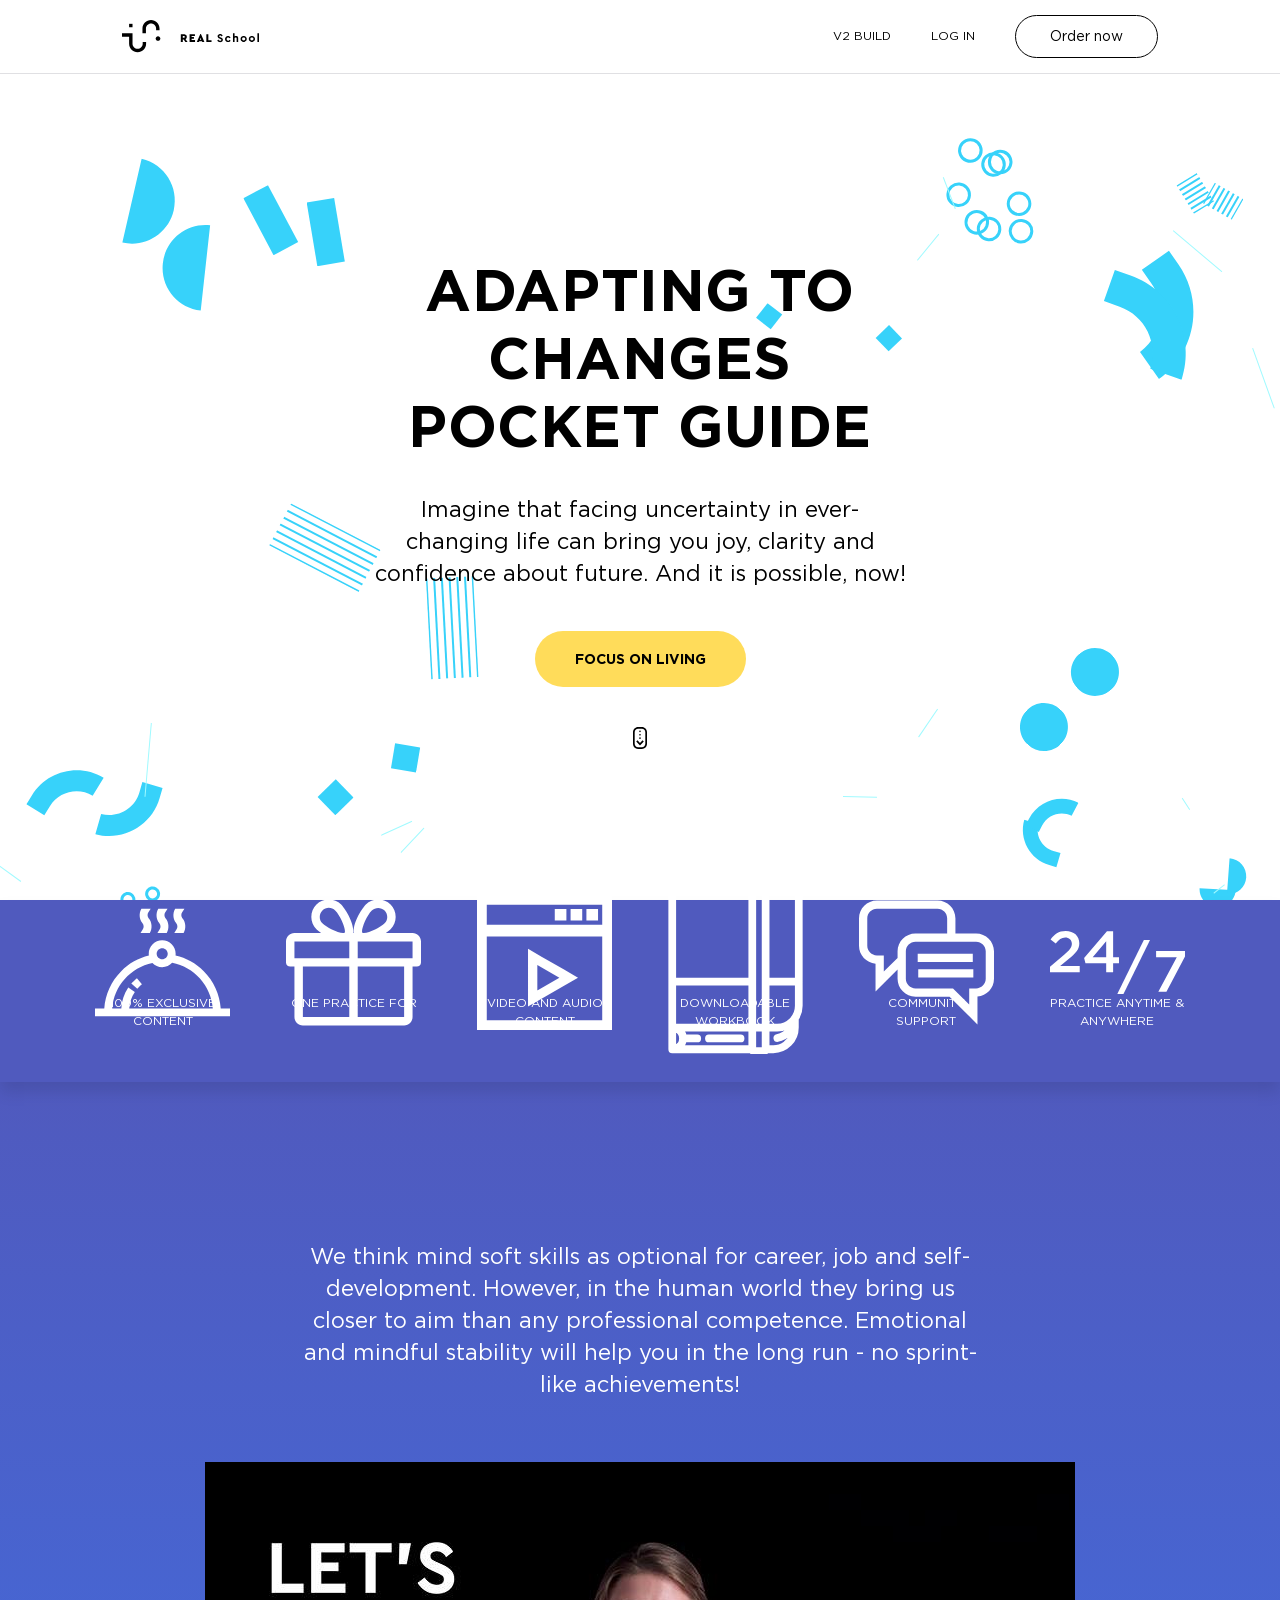
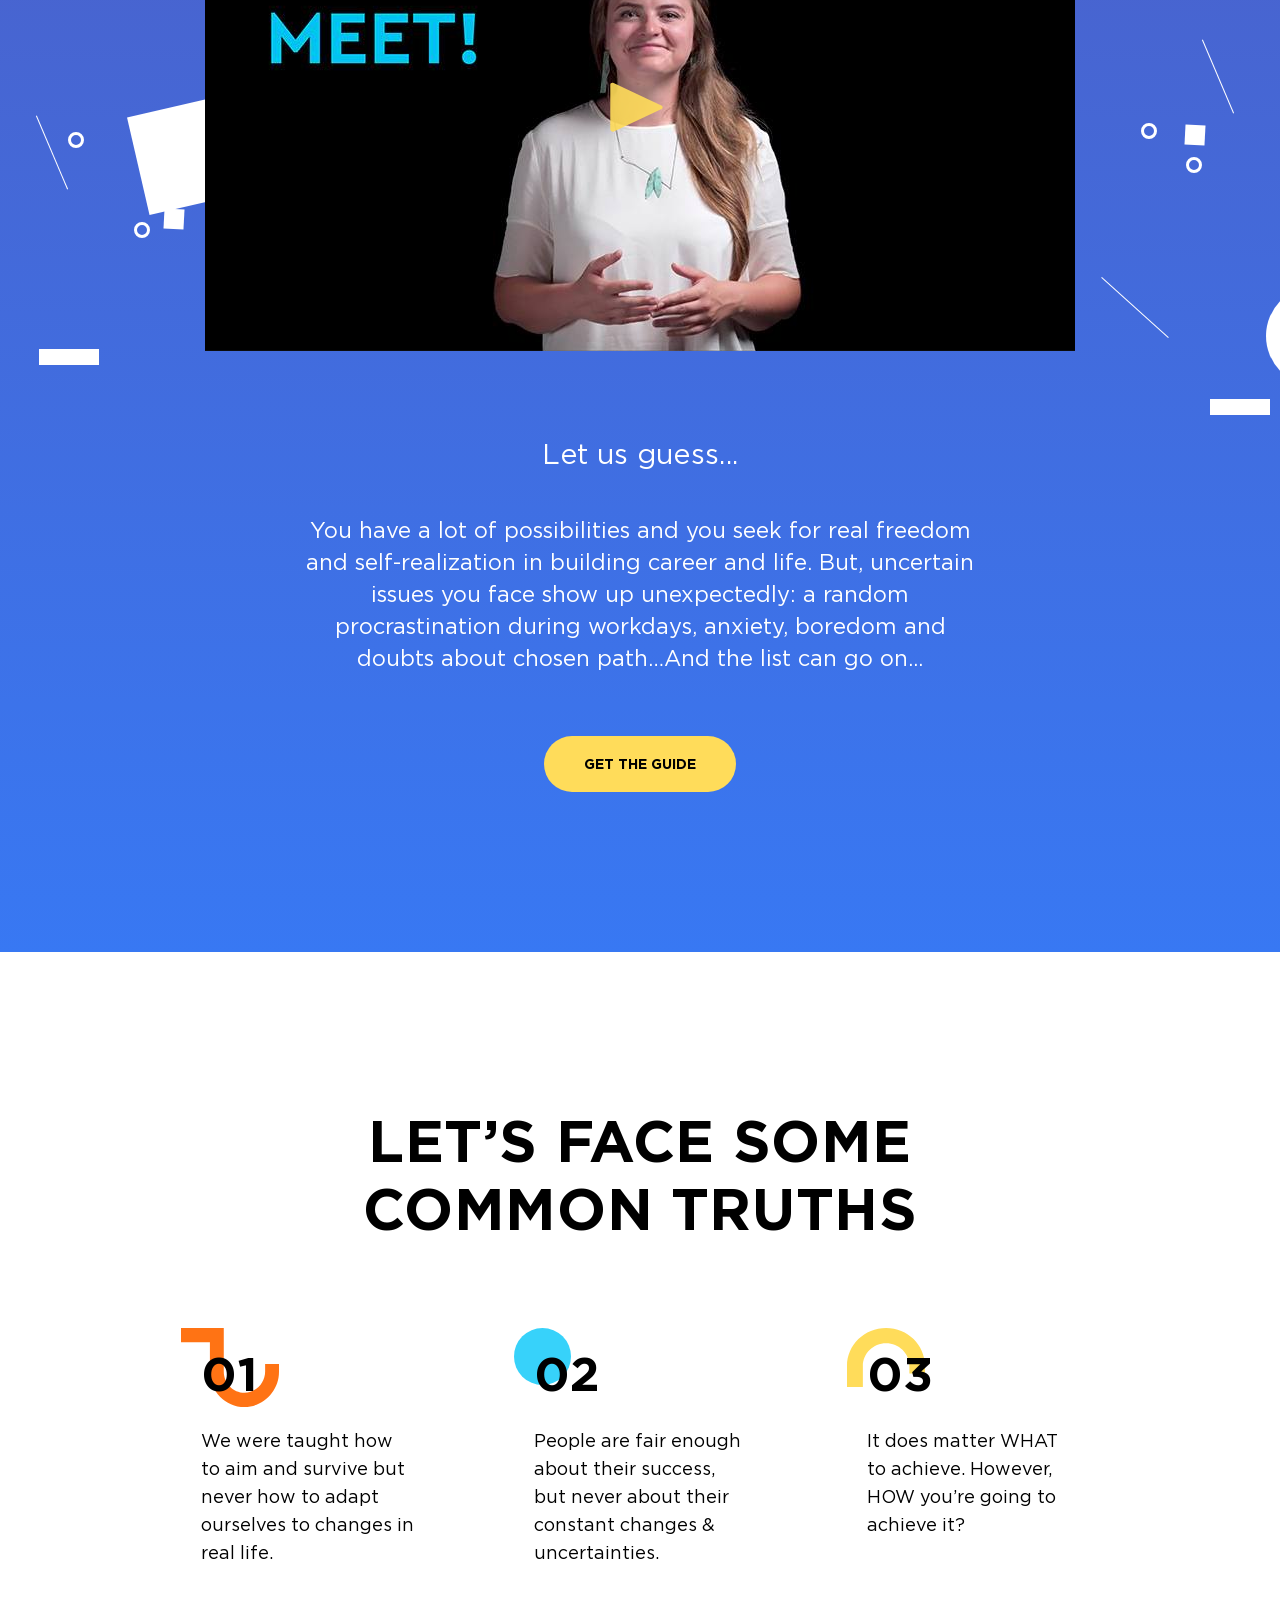
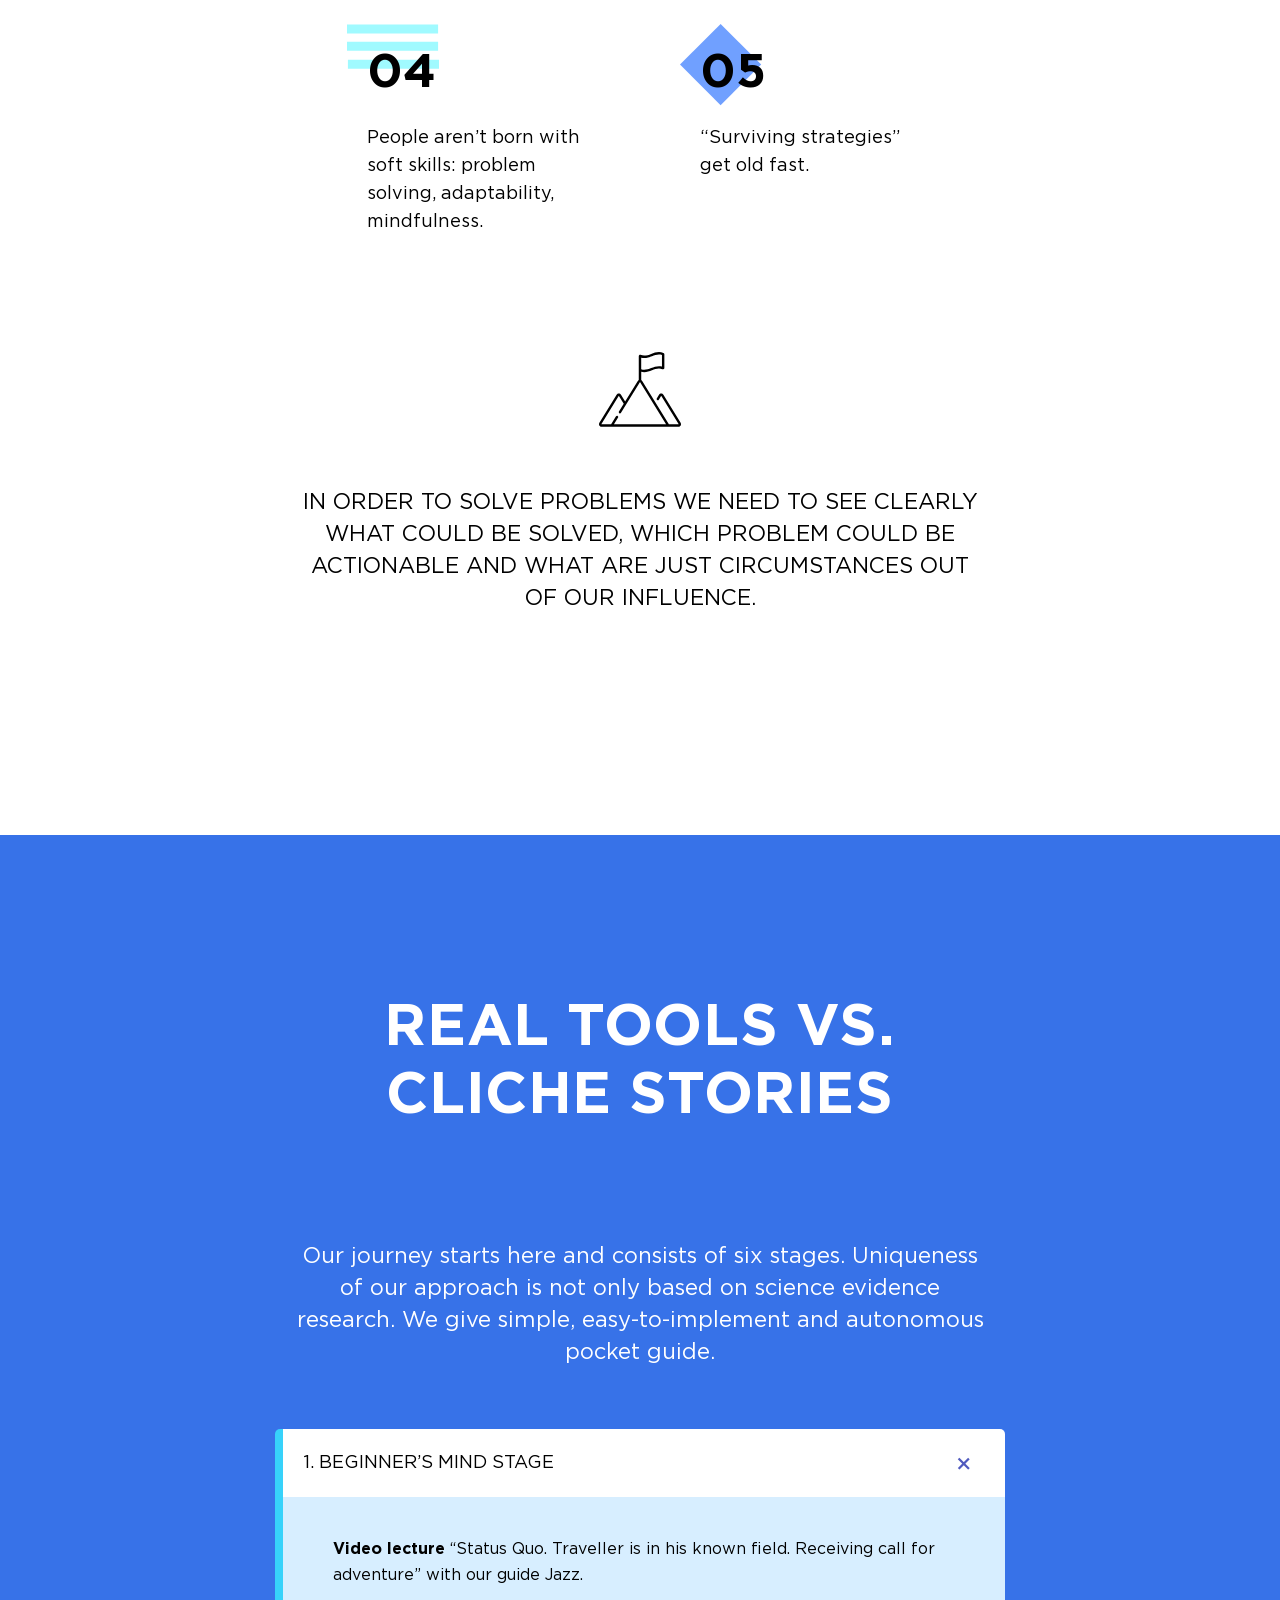
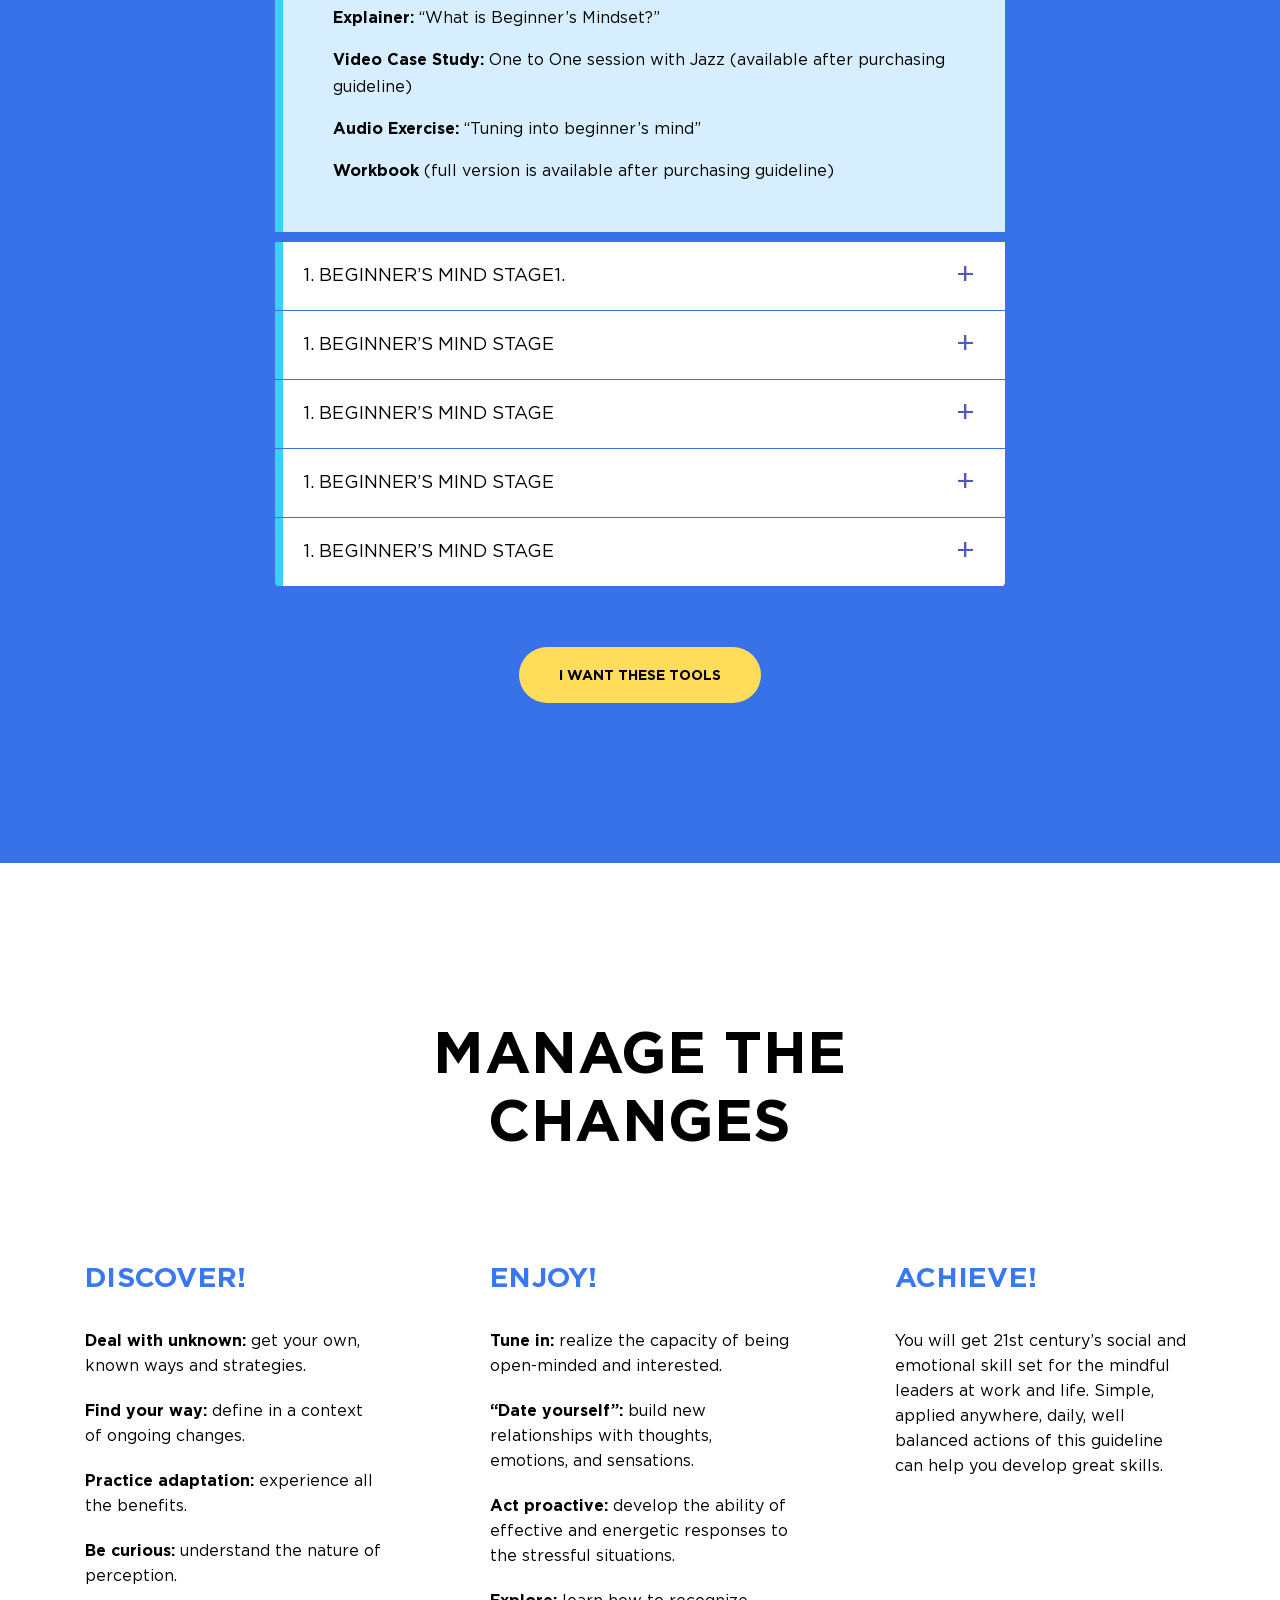
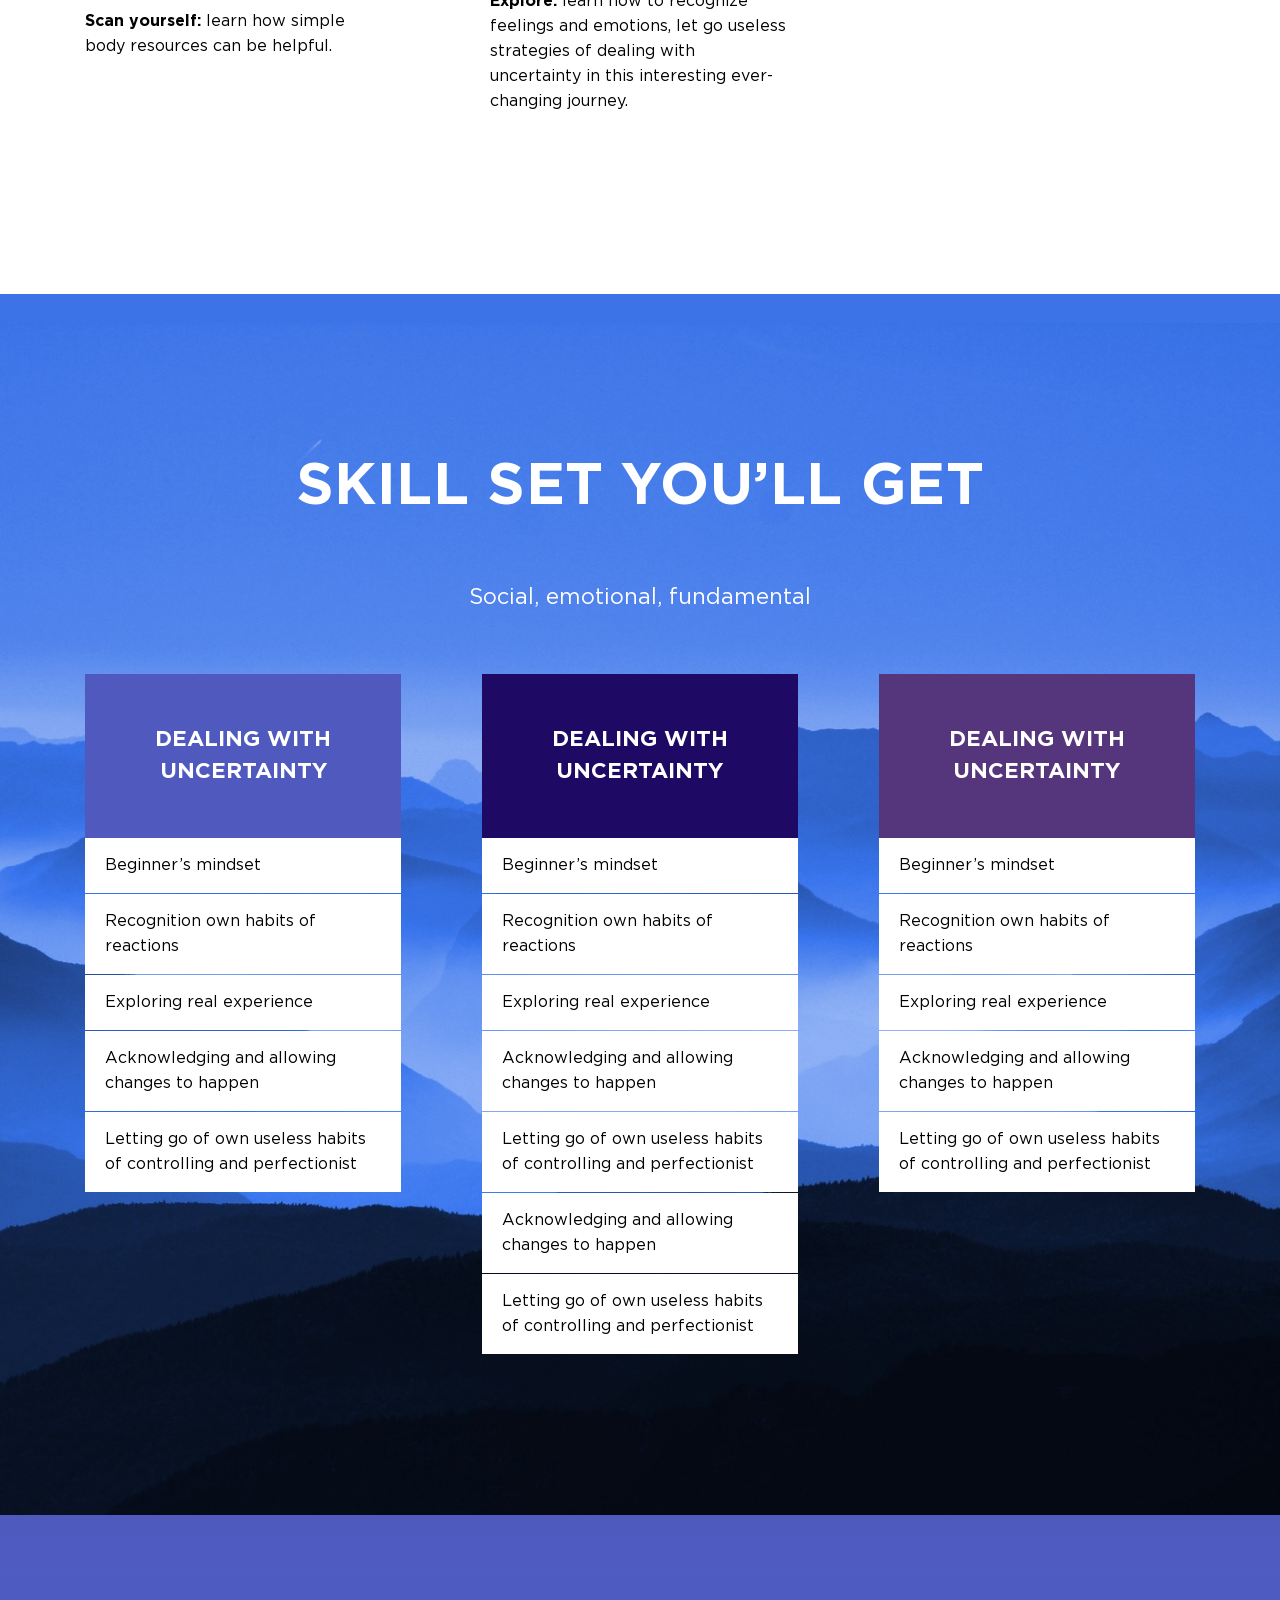
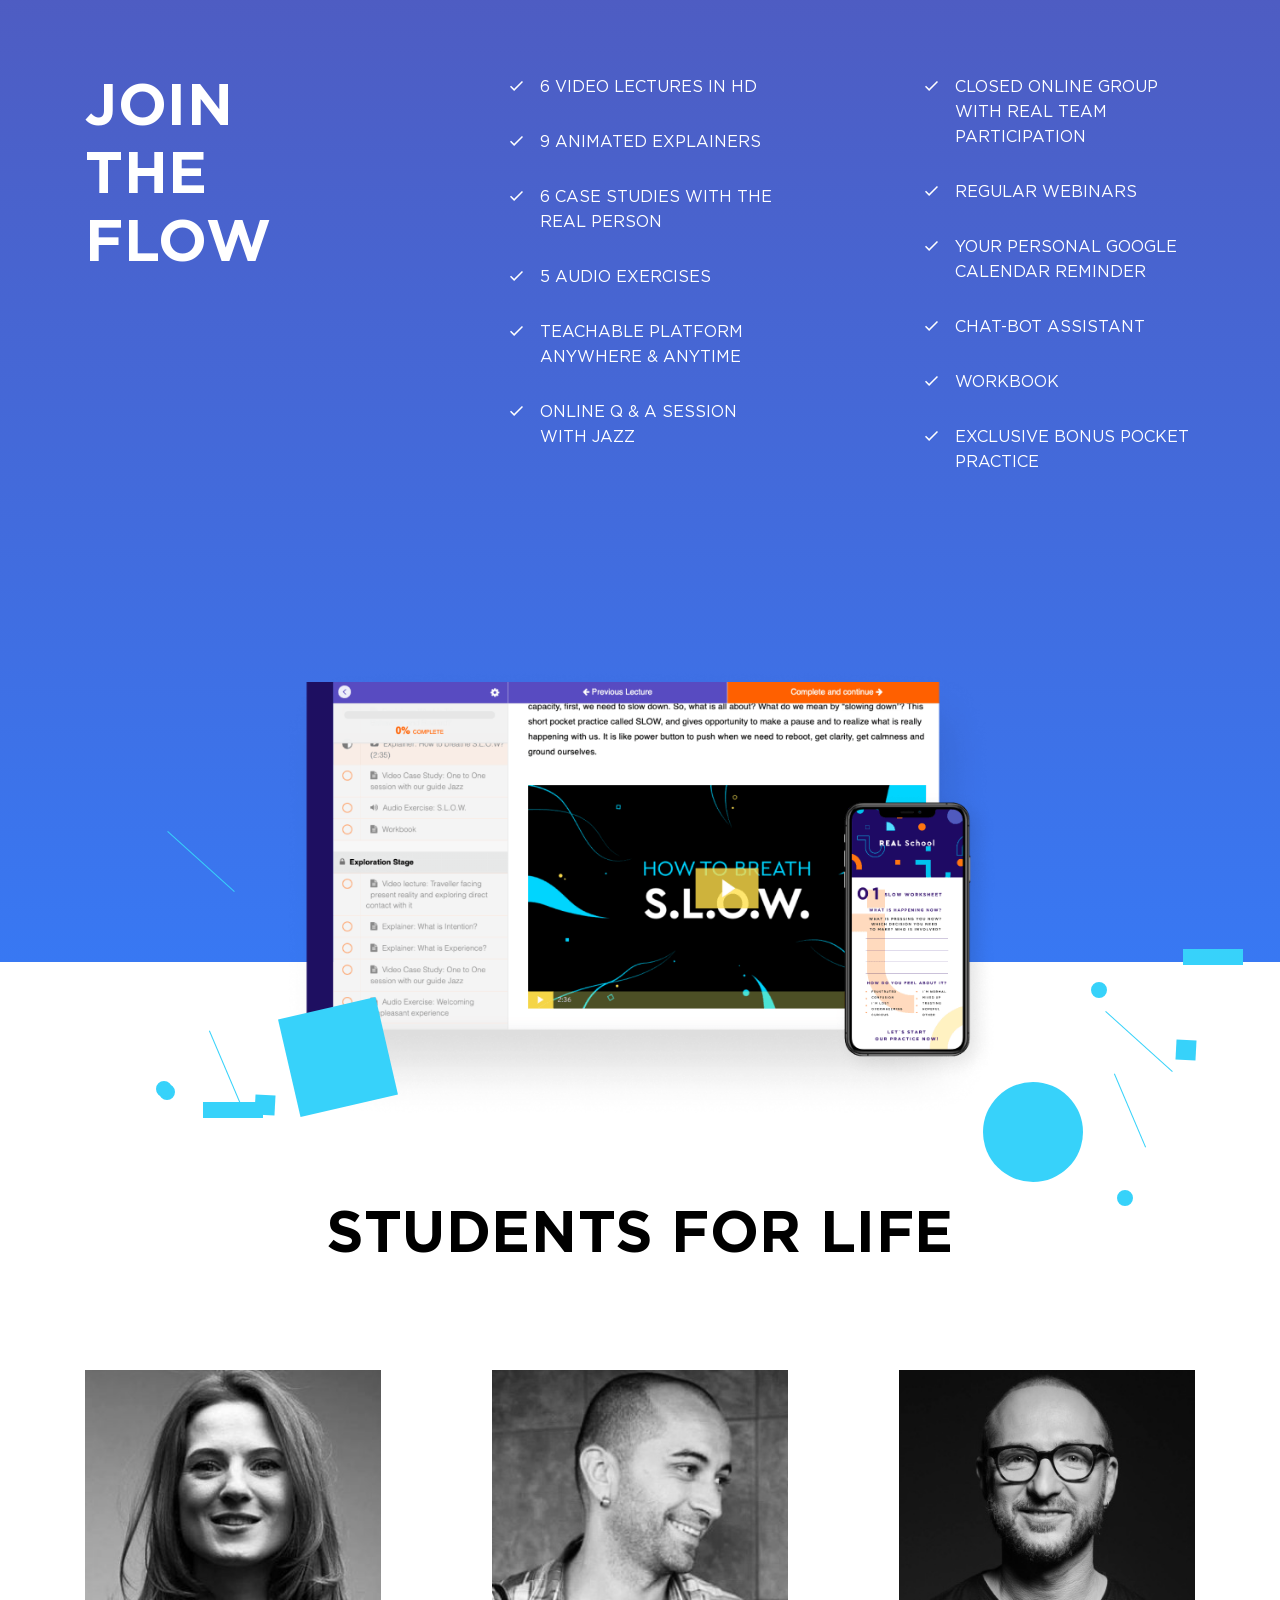
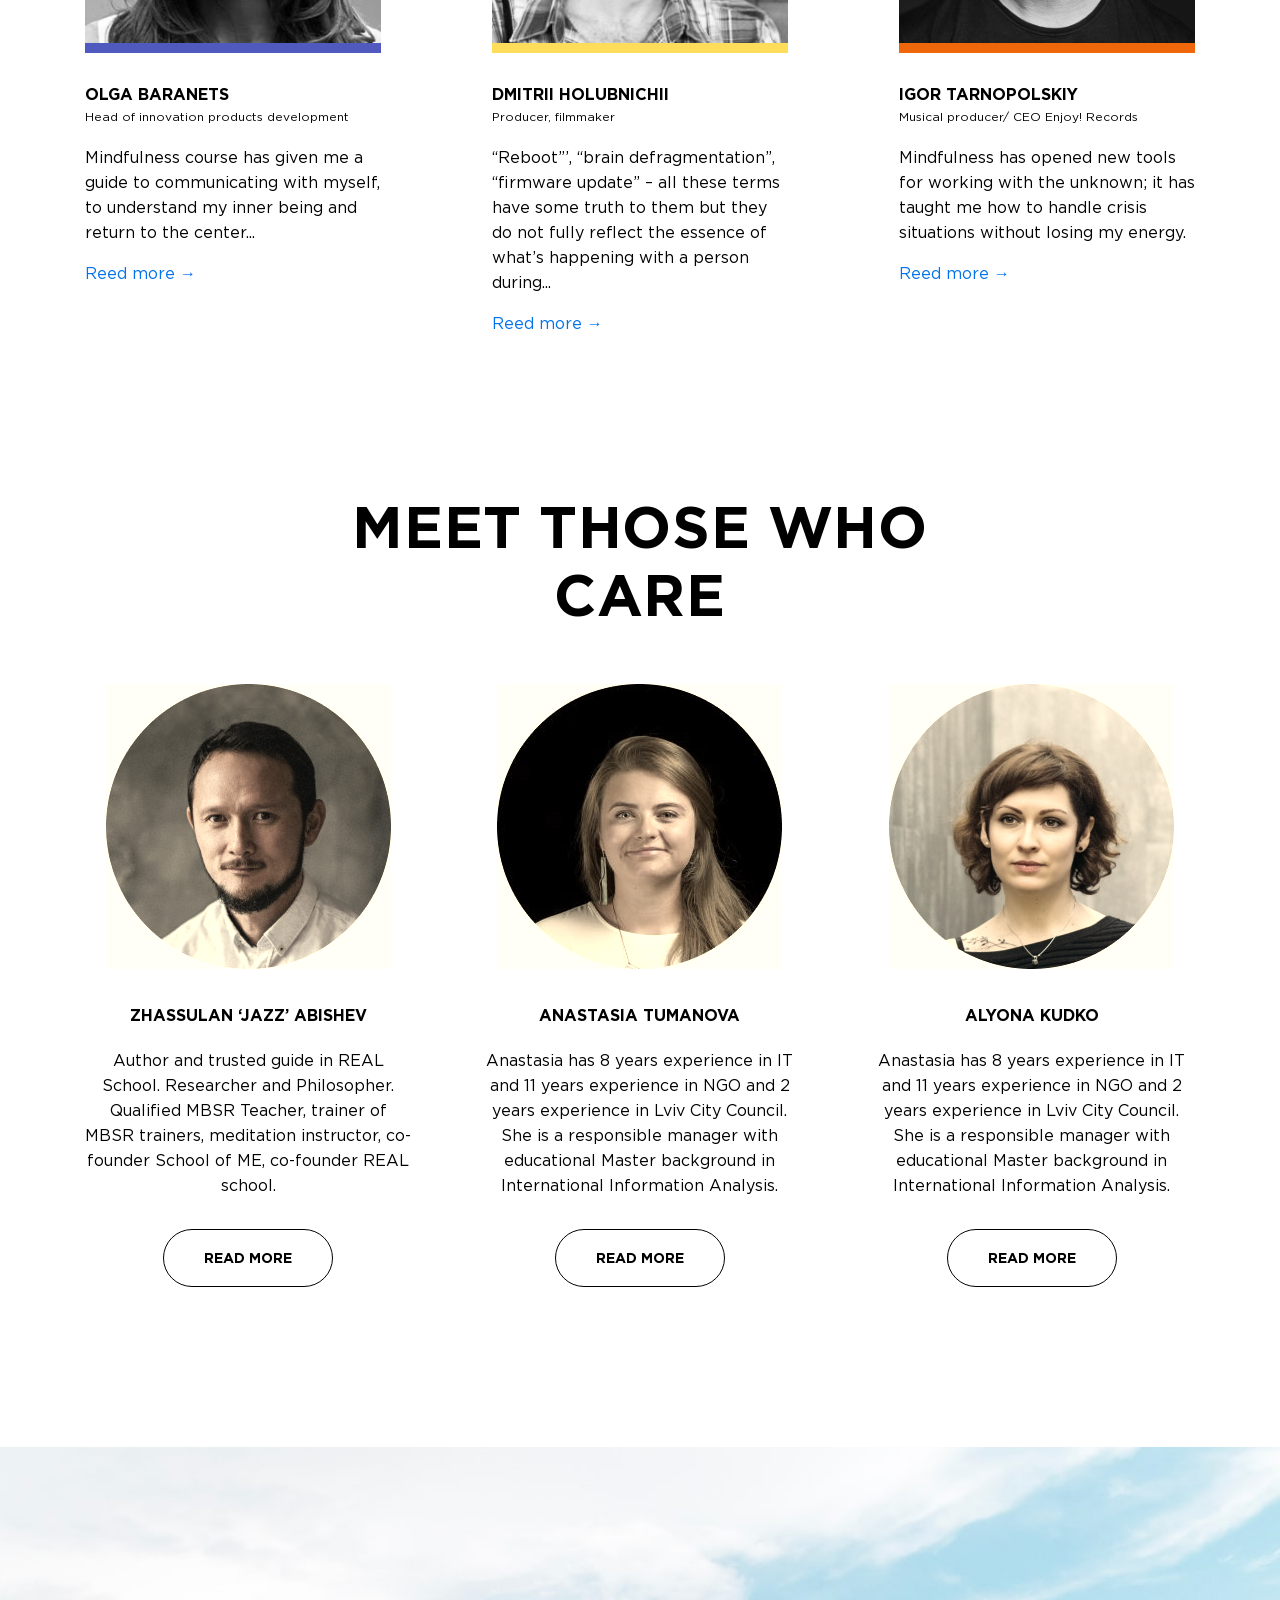
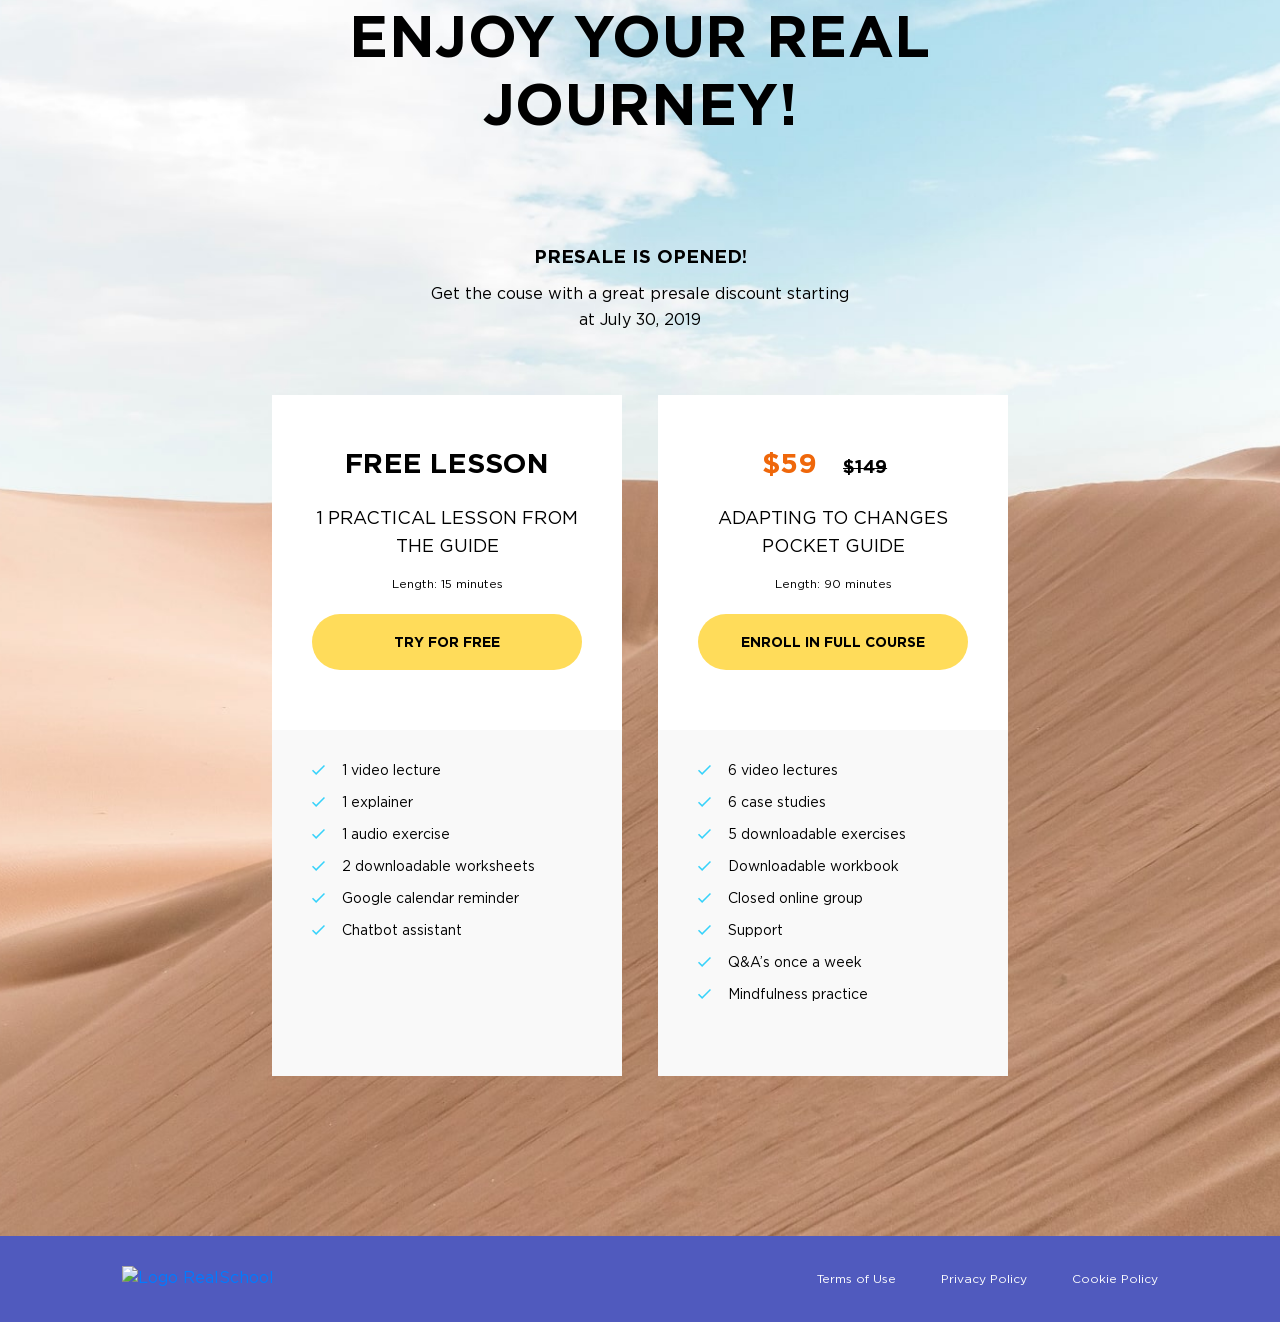
==== commit 3d296824: "fix" ====
--- a/index.html
+++ b/index.html
@@ -49,7 +49,7 @@
 						
 					</div>
 					<div class="header-right">
-						<a href="_v2/index.html" class="login">_v2/index.html</a>
+						<a href="https://onoprienko.github.io/real.school_build_v2/" class="login">V2 build</a>
 						<a href="#" class="login">Log in</a>
 						<a href="#lessons" class="btn btn--small btn--info">Order now</a>
 						<!-- <a href="#" class="cart"><i class="icon-cart"></i><span class="count">1</span></a> -->
@@ -72,46 +72,47 @@
 			</div>
 		</div>
 		<div class="animation-holder">
-			<img class="anim anim_01" src="img/_01.svg">
-			<img class="anim anim_02" src="img/_02.svg">
-			<img class="anim anim_03" src="img/_03.svg">
-			<img class="anim anim_04" src="img/_04.svg">
-			<img class="anim anim_05" src="img/_05.svg">
-			<img class="anim anim_06" src="img/_06.svg">
-			<img class="anim anim_07" src="img/_07.svg">
-			<img class="anim anim_08" src="img/_08.svg">
-			<img class="anim anim_09" src="img/_09.svg">
-			<img class="anim anim_10" src="img/_10.svg">
-			<img class="anim anim_11" src="img/_11.svg">
-			<img class="anim anim_12" src="img/_12.svg">
-			<img class="anim anim_13" src="img/_13.svg">
-			<img class="anim anim_14" src="img/_14.svg">
-			<img class="anim anim_15" src="img/_15.svg">
-			<img class="anim anim_16" src="img/_16.svg">
-			<img class="anim anim_17" src="img/_17.svg">
-			<img class="anim anim_18" src="img/_18.svg">
-			<img class="anim anim_19" src="img/_19.svg">
-			<img class="anim anim_20" src="img/_20.svg">
-			<img class="anim anim_01" src="img/_01.svg">
-			<img class="anim anim_02" src="img/_02.svg">
-			<img class="anim anim_03" src="img/_03.svg">
-			<img class="anim anim_04" src="img/_04.svg">
-			<img class="anim anim_05" src="img/_05.svg">
-			<img class="anim anim_06" src="img/_06.svg">
-			<img class="anim anim_07" src="img/_07.svg">
-			<img class="anim anim_08" src="img/_08.svg">
-			<img class="anim anim_09" src="img/_09.svg">
-			<img class="anim anim_10" src="img/_10.svg">
-			<img class="anim anim_11" src="img/_11.svg">
-			<img class="anim anim_12" src="img/_12.svg">
-			<img class="anim anim_13" src="img/_13.svg">
-			<img class="anim anim_14" src="img/_14.svg">
-			<img class="anim anim_15" src="img/_15.svg">
-			<img class="anim anim_16" src="img/_16.svg">
-			<img class="anim anim_17" src="img/_17.svg">
-			<img class="anim anim_18" src="img/_18.svg">
-			<img class="anim anim_19" src="img/_19.svg">
-			<img class="anim anim_20" src="img/_20.svg">
+			<img class="anim anim_01" src="img/1_01.svg">
+			<img class="anim anim_02" src="img/1_02.svg">
+			<img class="anim anim_03" src="img/1_03.svg">
+			<img class="anim anim_04" src="img/1_04.svg">
+			<img class="anim anim_05" src="img/1_05.svg">
+			<img class="anim anim_06" src="img/1_06.svg">
+			<img class="anim anim_07" src="img/1_07.svg">
+			<img class="anim anim_08" src="img/1_08.svg">
+			<img class="anim anim_09" src="img/1_09.svg">
+			<img class="anim anim_10" src="img/1_10.svg">
+			<img class="anim anim_11" src="img/1_11.svg">
+			<img class="anim anim_12" src="img/1_12.svg">
+			<img class="anim anim_13" src="img/1_13.svg">
+			<img class="anim anim_14" src="img/1_14.svg">
+			<img class="anim anim_15" src="img/1_15.svg">
+			<img class="anim anim_16" src="img/1_16.svg">
+			<img class="anim anim_17" src="img/1_17.svg">
+			<img class="anim anim_18" src="img/1_18.svg">
+			<img class="anim anim_19" src="img/1_19.svg">
+			<img class="anim anim_20" src="img/1_20.svg">
+			<img class="anim anim_01" src="img/1_01.svg">
+			<img class="anim anim_02" src="img/1_02.svg">
+			<img class="anim anim_03" src="img/1_03.svg">
+			<img class="anim anim_04" src="img/1_04.svg">
+			<img class="anim anim_05" src="img/1_05.svg">
+			<img class="anim anim_06" src="img/1_06.svg">
+			<img class="anim anim_07" src="img/1_07.svg">
+			<img class="anim anim_08" src="img/1_08.svg">
+			<img class="anim anim_09" src="img/1_09.svg">
+			<img class="anim anim_10" src="img/1_10.svg">
+			<img class="anim anim_11" src="img/1_11.svg">
+			<img class="anim anim_12" src="img/1_12.svg">
+			<img class="anim anim_13" src="img/1_13.svg">
+			<img class="anim anim_14" src="img/1_14.svg">
+			<img class="anim anim_15" src="img/1_15.svg">
+			<img class="anim anim_16" src="img/1_16.svg">
+			<img class="anim anim_17" src="img/1_17.svg">
+			<img class="anim anim_18" src="img/1_18.svg">
+			<img class="anim anim_19" src="img/1_19.svg">
+			<img class="anim anim_20" src="img/1_20.svg">
+	
 			<div class="anim_21"></div>
 		</div>
 	</section>
